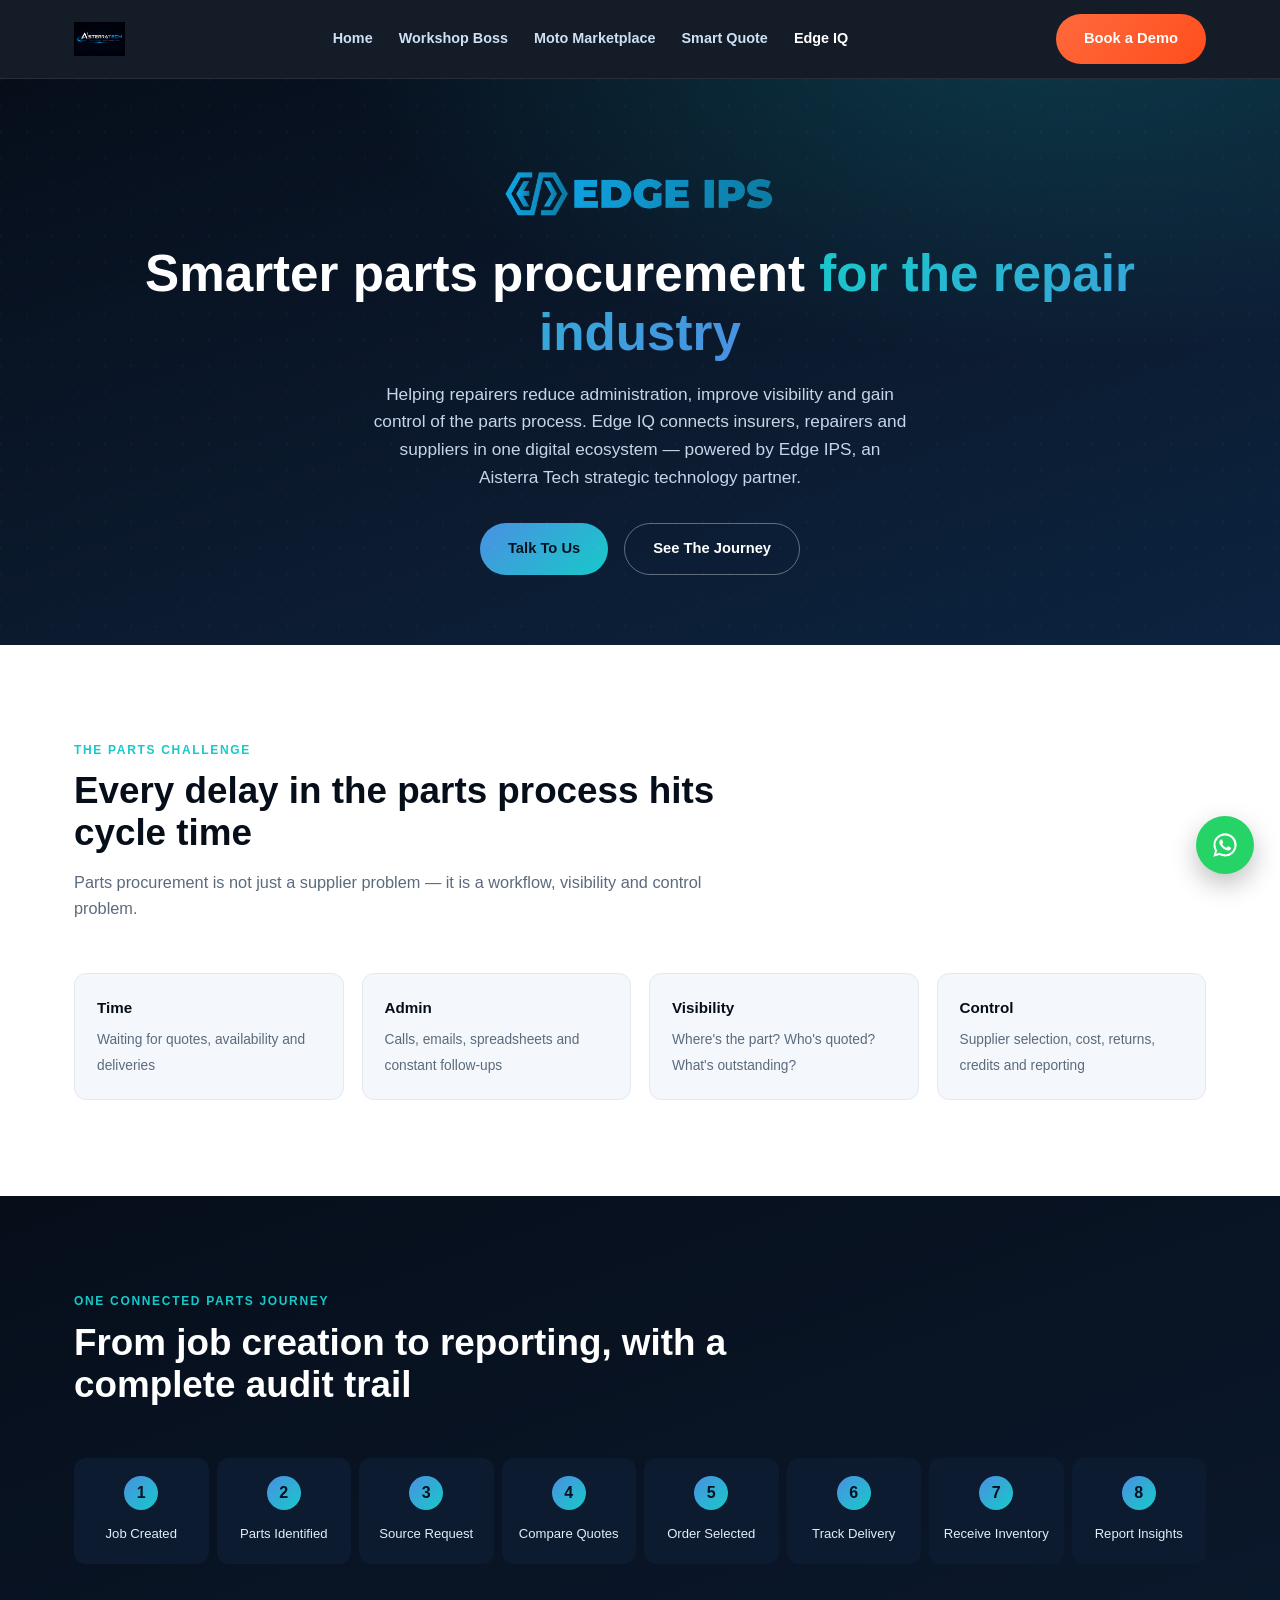
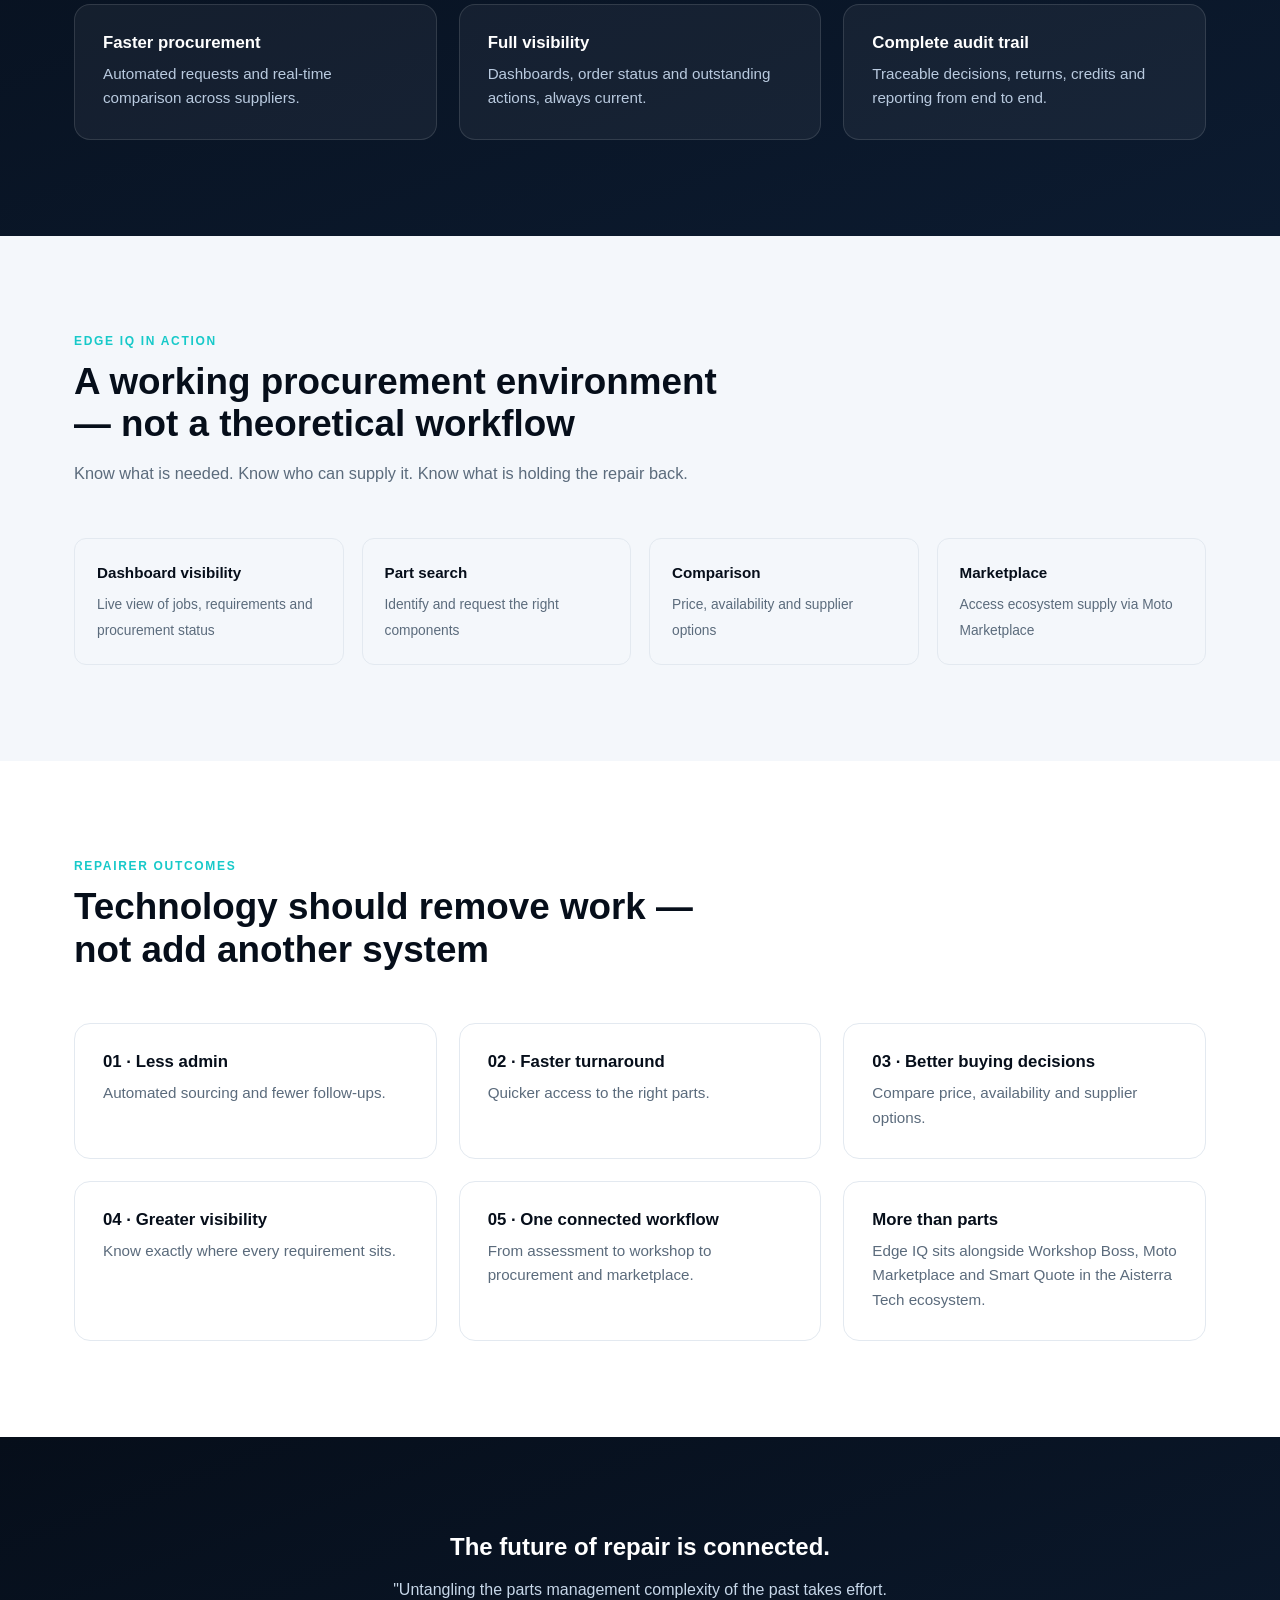
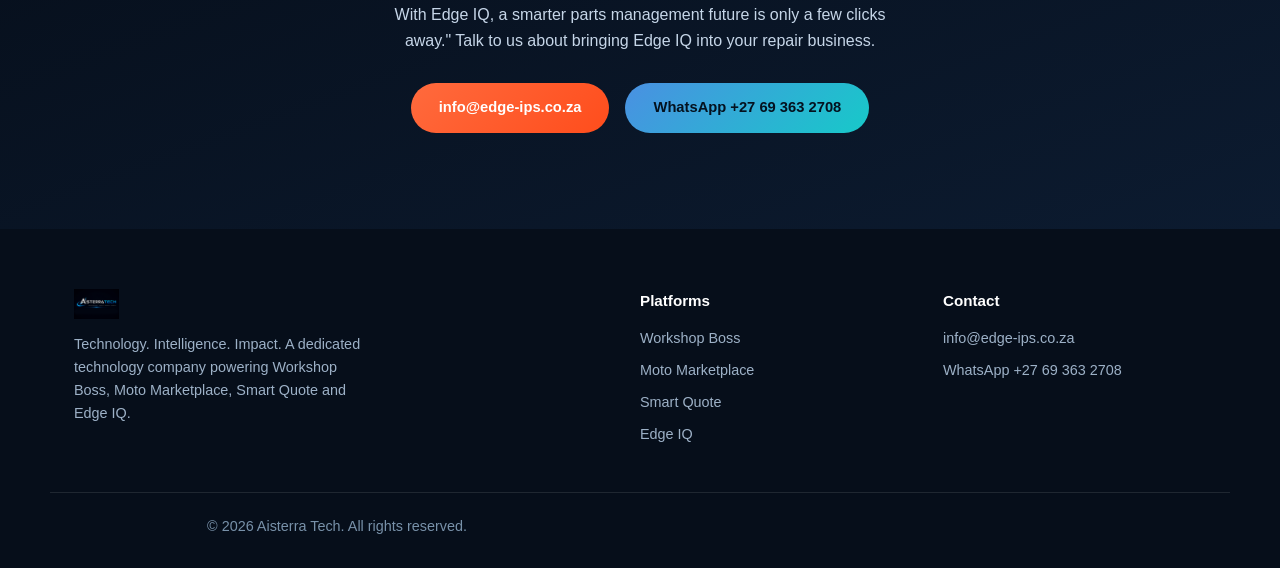
==== edge-iq.html @ 20bda4aa "Aisterra Tech demo site - Workshop Boss, Moto Marketplace, Smart Quote, Edge IQ" ====
<!DOCTYPE html>
<html lang="en">
<head>
<meta charset="UTF-8">
<meta name="viewport" content="width=device-width, initial-scale=1.0">
<title>Edge IQ | Powered by Edge IPS · An Aisterra Tech Partner</title>
<meta name="description" content="Edge IQ connects insurers, repairers and suppliers to streamline parts sourcing, comparison, ordering and reporting — the connected procurement layer for the repair industry.">
<link rel="stylesheet" href="assets/style.css">
</head>
<body>

<header>
  <div class="wrap">
    <a href="index.html"><img class="logo-img" src="assets/aisterra-logo.png" alt="Aisterra Tech"></a>
    <nav>
      <a href="index.html">Home</a>
      <a href="workshop-boss.html">Workshop Boss</a>
      <a href="moto-marketplace.html">Moto Marketplace</a>
      <a href="smart-quote.html">Smart Quote</a>
      <a href="edge-iq.html" class="active">Edge IQ</a>
    </nav>
    <a href="index.html#contact" class="btn btn-orange">Book a Demo</a>
  </div>
</header>

<section class="hero" style="padding:90px 0 70px">
  <div class="wrap">
    <img class="hero-logo" src="assets/edgeiq-logo.png" alt="Edge IQ" style="height:50px">
    <h1>Smarter parts procurement <span>for the repair industry</span></h1>
    <p>Helping repairers reduce administration, improve visibility and gain control of the parts process. Edge IQ connects insurers, repairers and suppliers in one digital ecosystem — powered by Edge IPS, an Aisterra Tech strategic technology partner.</p>
    <div class="hero-actions">
      <a href="index.html#contact" class="btn btn-primary">Talk To Us</a>
      <a href="#journey" class="btn btn-ghost">See The Journey</a>
    </div>
  </div>
</section>

<section>
  <div class="wrap">
    <div class="section-head">
      <span class="eyebrow">The parts challenge</span>
      <h2 style="color:var(--navy)">Every delay in the parts process hits cycle time</h2>
      <p>Parts procurement is not just a supplier problem — it is a workflow, visibility and control problem.</p>
    </div>
    <div class="grid-4">
      <div class="mini-card"><b>Time</b><span>Waiting for quotes, availability and deliveries</span></div>
      <div class="mini-card"><b>Admin</b><span>Calls, emails, spreadsheets and constant follow-ups</span></div>
      <div class="mini-card"><b>Visibility</b><span>Where's the part? Who's quoted? What's outstanding?</span></div>
      <div class="mini-card"><b>Control</b><span>Supplier selection, cost, returns, credits and reporting</span></div>
    </div>
  </div>
</section>

<section id="journey" class="bg-dark">
  <div class="wrap">
    <div class="section-head">
      <span class="eyebrow">One connected parts journey</span>
      <h2>From job creation to reporting, with a complete audit trail</h2>
    </div>
    <div class="journey">
      <div class="node"><b>1</b><span>Job Created</span></div>
      <div class="node"><b>2</b><span>Parts Identified</span></div>
      <div class="node"><b>3</b><span>Source Request</span></div>
      <div class="node"><b>4</b><span>Compare Quotes</span></div>
      <div class="node"><b>5</b><span>Order Selected</span></div>
      <div class="node"><b>6</b><span>Track Delivery</span></div>
      <div class="node"><b>7</b><span>Receive Inventory</span></div>
      <div class="node"><b>8</b><span>Report Insights</span></div>
    </div>
    <div class="grid-3" style="margin-top:40px">
      <div class="card"><h3>Faster procurement</h3><p>Automated requests and real-time comparison across suppliers.</p></div>
      <div class="card"><h3>Full visibility</h3><p>Dashboards, order status and outstanding actions, always current.</p></div>
      <div class="card"><h3>Complete audit trail</h3><p>Traceable decisions, returns, credits and reporting from end to end.</p></div>
    </div>
  </div>
</section>

<section class="bg-alt">
  <div class="wrap">
    <div class="section-head">
      <span class="eyebrow">Edge IQ in action</span>
      <h2 style="color:var(--navy)">A working procurement environment — not a theoretical workflow</h2>
      <p>Know what is needed. Know who can supply it. Know what is holding the repair back.</p>
    </div>
    <div class="grid-4">
      <div class="mini-card"><b>Dashboard visibility</b><span>Live view of jobs, requirements and procurement status</span></div>
      <div class="mini-card"><b>Part search</b><span>Identify and request the right components</span></div>
      <div class="mini-card"><b>Comparison</b><span>Price, availability and supplier options</span></div>
      <div class="mini-card"><b>Marketplace</b><span>Access ecosystem supply via Moto Marketplace</span></div>
    </div>
  </div>
</section>

<section>
  <div class="wrap">
    <div class="section-head">
      <span class="eyebrow">Repairer outcomes</span>
      <h2 style="color:var(--navy)">Technology should remove work — not add another system</h2>
    </div>
    <div class="grid-3">
      <div class="card"><h3>01 · Less admin</h3><p>Automated sourcing and fewer follow-ups.</p></div>
      <div class="card"><h3>02 · Faster turnaround</h3><p>Quicker access to the right parts.</p></div>
      <div class="card"><h3>03 · Better buying decisions</h3><p>Compare price, availability and supplier options.</p></div>
    </div>
    <div class="grid-3" style="margin-top:22px">
      <div class="card"><h3>04 · Greater visibility</h3><p>Know exactly where every requirement sits.</p></div>
      <div class="card"><h3>05 · One connected workflow</h3><p>From assessment to workshop to procurement and marketplace.</p></div>
      <div class="card"><h3>More than parts</h3><p>Edge IQ sits alongside Workshop Boss, Moto Marketplace and Smart Quote in the Aisterra Tech ecosystem.</p></div>
    </div>
  </div>
</section>

<section style="text-align:center" class="bg-dark">
  <div class="wrap">
    <h2 style="margin-bottom:16px">The future of repair is connected.</h2>
    <p style="max-width:56ch;margin:0 auto 30px;color:#c6d6e8">"Untangling the parts management complexity of the past takes effort. With Edge IQ, a smarter parts management future is only a few clicks away." Talk to us about bringing Edge IQ into your repair business.</p>
    <div class="hero-actions">
      <a href="mailto:info@edge-ips.co.za" class="btn btn-orange">info@edge-ips.co.za</a>
      <a href="https://wa.me/27693632708" class="btn btn-primary">WhatsApp +27 69 363 2708</a>
    </div>
  </div>
</section>

<footer>
  <div class="wrap">
    <div>
      <img src="assets/aisterra-logo.png" alt="Aisterra Tech" style="height:30px;margin-bottom:14px">
      <p style="max-width:36ch">Technology. Intelligence. Impact. A dedicated technology company powering Workshop Boss, Moto Marketplace, Smart Quote and Edge IQ.</p>
    </div>
    <div>
      <h4>Platforms</h4>
      <ul>
        <li><a href="workshop-boss.html">Workshop Boss</a></li>
        <li><a href="moto-marketplace.html">Moto Marketplace</a></li>
        <li><a href="smart-quote.html">Smart Quote</a></li>
        <li><a href="edge-iq.html">Edge IQ</a></li>
      </ul>
    </div>
    <div>
      <h4>Contact</h4>
      <ul>
        <li><a href="mailto:info@edge-ips.co.za">info@edge-ips.co.za</a></li>
        <li><a href="https://wa.me/27693632708">WhatsApp +27 69 363 2708</a></li>
      </ul>
    </div>
  </div>
  <div class="foot-bottom wrap">© 2026 Aisterra Tech. All rights reserved.</div>
</footer>

<a class="wa-btn" href="https://wa.me/27693632708" target="_blank" aria-label="Chat on WhatsApp">
  <svg viewBox="0 0 24 24"><path d="M12.04 2C6.58 2 2.13 6.45 2.13 11.91c0 1.75.46 3.46 1.32 4.96L2 22l5.25-1.38a9.9 9.9 0 0 0 4.79 1.22h.01c5.46 0 9.9-4.45 9.9-9.91C21.96 6.45 17.5 2 12.04 2zm0 18.02h-.01a8.1 8.1 0 0 1-4.14-1.13l-.3-.18-3.12.82.83-3.04-.19-.31a8.13 8.13 0 0 1-1.25-4.28c0-4.49 3.65-8.14 8.14-8.14 2.17 0 4.21.85 5.75 2.39a8.08 8.08 0 0 1 2.38 5.75c0 4.49-3.65 8.14-8.14 8.14zm4.47-6.1c-.24-.12-1.44-.71-1.66-.79-.22-.08-.39-.12-.55.12-.16.24-.63.79-.78.95-.14.16-.29.18-.53.06-.24-.12-1.02-.38-1.95-1.2-.72-.64-1.21-1.44-1.35-1.68-.14-.24-.01-.37.11-.49.11-.11.24-.29.36-.43.12-.14.16-.24.24-.41.08-.16.04-.31-.02-.43-.06-.12-.55-1.33-.76-1.82-.2-.48-.4-.42-.55-.42-.14 0-.31-.02-.47-.02-.16 0-.43.06-.66.31-.22.24-.86.85-.86 2.07 0 1.22.89 2.4 1.01 2.57.12.16 1.75 2.67 4.25 3.74.59.26 1.06.41 1.42.52.6.19 1.14.16 1.57.1.48-.07 1.44-.59 1.64-1.15.2-.57.2-1.05.14-1.15-.06-.1-.22-.16-.46-.28z"/></svg>
</a>

</body>
</html>
---- assets/style.css ----
:root{
  --navy:#060e1a; --navy-2:#0c1b30;
  --blue:#1f6fd6; --blue-light:#4a90e2; --cyan:#17c9c9;
  --orange:#ff4d1c; --ink:#0b1220; --muted:#5b6b7c;
  --bg:#ffffff; --bg-alt:#f4f7fb; --border:#e3e9f0; --radius:16px;
}
*{box-sizing:border-box;margin:0;padding:0}
body{font-family:'Segoe UI',Roboto,Arial,sans-serif;color:var(--ink);background:var(--bg);line-height:1.6;-webkit-font-smoothing:antialiased}
a{color:inherit;text-decoration:none}
img{max-width:100%;display:block}
.wrap{max-width:1180px;margin:0 auto;padding:0 24px}
h1,h2,h3{line-height:1.15;font-weight:800}
.eyebrow{text-transform:uppercase;letter-spacing:.14em;font-size:.75rem;font-weight:700;color:var(--cyan);margin-bottom:10px;display:block}
section{padding:96px 0}
.bg-alt{background:var(--bg-alt)}
.bg-dark{background:linear-gradient(160deg,var(--navy),var(--navy-2));color:#fff}
.section-head{max-width:680px;margin:0 0 52px}
.section-head h2{font-size:clamp(1.6rem,3vw,2.3rem)}
.section-head p{color:var(--muted);margin-top:14px;font-size:1.02rem}
.bg-dark .section-head p{color:#b9cadf}

.btn{display:inline-flex;align-items:center;justify-content:center;padding:13px 28px;border-radius:999px;font-weight:700;font-size:.92rem;transition:transform .15s ease;cursor:pointer;border:none}
.btn:hover{transform:translateY(-2px)}
.btn-primary{background:linear-gradient(135deg,var(--blue-light),var(--cyan));color:#04121f}
.btn-orange{background:linear-gradient(135deg,#ff6a3d,var(--orange));color:#fff}
.btn-ghost{background:transparent;color:#fff;border:1.5px solid rgba(255,255,255,.35)}

header{position:sticky;top:0;z-index:80;background:rgba(6,14,26,.94);backdrop-filter:blur(10px);border-bottom:1px solid rgba(255,255,255,.08)}
header .wrap{display:flex;align-items:center;justify-content:space-between;height:78px}
header img.logo-img{height:34px;width:auto}
nav{display:flex;gap:26px}
nav a{color:#cfe0f5;font-weight:600;font-size:.9rem}
nav a:hover,nav a.active{color:#fff}

.hero{background:radial-gradient(1200px 560px at 82% -10%,rgba(23,201,201,.20),transparent 60%),linear-gradient(160deg,var(--navy) 0%,var(--navy-2) 60%,#0b2440 100%);color:#fff;padding:110px 0 90px;position:relative;overflow:hidden}
.hero::after{content:"";position:absolute;inset:0;background-image:radial-gradient(circle at 1px 1px,rgba(255,255,255,.06) 1px,transparent 0);background-size:26px 26px;opacity:.5;pointer-events:none}
.hero .wrap{position:relative;text-align:center}
.hero img.hero-logo{height:64px;margin:0 auto 26px}
.hero h1{font-size:clamp(2.1rem,4.2vw,3.2rem);margin-bottom:18px}
.hero h1 span{background:linear-gradient(135deg,var(--cyan),var(--blue-light));-webkit-background-clip:text;background-clip:text;color:transparent}
.hero p{color:#c6d6e8;font-size:1.08rem;max-width:56ch;margin:0 auto 32px}
.hero-actions{display:flex;gap:16px;justify-content:center;flex-wrap:wrap;margin-bottom:0}
.brand-row{display:flex;justify-content:center;align-items:center;gap:40px;flex-wrap:wrap;opacity:.92;margin-top:48px}
.brand-row img{height:34px;width:auto;filter:drop-shadow(0 2px 6px rgba(0,0,0,.4))}

.grid-3{display:grid;grid-template-columns:repeat(3,1fr);gap:22px}
.card{background:#fff;border:1px solid var(--border);border-radius:var(--radius);padding:28px;transition:transform .2s ease,box-shadow .2s ease}
.card:hover{transform:translateY(-4px);box-shadow:0 16px 34px rgba(15,40,70,.08)}
.card h3{font-size:1.05rem;margin-bottom:10px;color:var(--navy)}
.card p{color:var(--muted);font-size:.95rem}
.card a.learn{display:inline-block;margin-top:14px;color:var(--blue);font-weight:700;font-size:.86rem}
.bg-dark .card{background:rgba(255,255,255,.05);border:1px solid rgba(255,255,255,.12)}
.bg-dark .card h3{color:#fff}
.bg-dark .card p{color:#b9cadf}

.brand-section{padding:100px 0}
.brand-head{display:flex;align-items:center;gap:20px;margin-bottom:20px;flex-wrap:wrap}
.brand-head img{height:52px;width:auto}
.brand-head .tag{font-size:.78rem;font-weight:700;letter-spacing:.08em;text-transform:uppercase;color:var(--muted);background:var(--bg-alt);border:1px solid var(--border);border-radius:999px;padding:6px 14px}
.split{display:grid;grid-template-columns:1.05fr .95fr;gap:56px;align-items:center}
.checklist{list-style:none;margin-top:22px}
.checklist li{display:flex;gap:14px;padding:11px 0;font-weight:600;color:var(--navy-2)}
.checklist li::before{content:"";flex:0 0 20px;height:20px;border-radius:50%;background:linear-gradient(135deg,var(--blue-light),var(--cyan));margin-top:3px}
.panel{background:linear-gradient(160deg,var(--navy),var(--navy-2));border-radius:20px;padding:36px;color:#fff}
.panel .stat{display:flex;justify-content:space-between;align-items:baseline;padding:14px 0;border-bottom:1px solid rgba(255,255,255,.12)}
.panel .stat:last-child{border-bottom:none}
.panel .stat b{color:var(--cyan);font-size:1.2rem;text-align:right}
.panel .stat span{color:#c6d6e8;font-size:.86rem}

.grid-4{display:grid;grid-template-columns:repeat(4,1fr);gap:18px;margin-top:36px}
.mini-card{background:var(--bg-alt);border:1px solid var(--border);border-radius:12px;padding:22px}
.mini-card b{display:block;color:var(--navy);font-size:.95rem;margin-bottom:6px}
.mini-card span{color:var(--muted);font-size:.86rem}

.journey{display:flex;gap:8px;flex-wrap:wrap;margin-top:36px}
.journey .node{flex:1;min-width:100px;text-align:center;background:var(--navy-2);border-radius:12px;padding:18px 10px}
.journey .node b{display:block;width:34px;height:34px;line-height:34px;border-radius:50%;background:linear-gradient(135deg,var(--blue-light),var(--cyan));color:#04121f;margin:0 auto 10px;font-weight:800}
.journey .node span{font-size:.82rem;color:#e4edf7}

.gallery{display:grid;grid-template-columns:repeat(2,1fr);gap:20px;margin-top:36px}
.gallery img{border-radius:12px;border:1px solid var(--border)}

footer{background:var(--navy);color:#9db1c7;padding:60px 0 30px;font-size:.9rem}
footer .wrap{display:grid;grid-template-columns:2fr 1fr 1fr;gap:40px}
footer h4{color:#fff;margin-bottom:14px;font-size:.95rem}
footer ul{list-style:none}
footer li{margin-bottom:9px}
footer li a:hover{color:#fff}
.foot-bottom{border-top:1px solid rgba(255,255,255,.1);margin-top:36px;padding-top:22px;text-align:center;color:#7891a9}

.wa-btn{position:fixed;bottom:26px;right:26px;z-index:90;width:58px;height:58px;border-radius:50%;background:#25D366;display:flex;align-items:center;justify-content:center;box-shadow:0 10px 26px rgba(0,0,0,.25)}
.wa-btn svg{width:28px;height:28px;fill:#fff}

@media(max-width:920px){
  nav{display:none}
  .split{grid-template-columns:1fr}
  .grid-3{grid-template-columns:1fr}
  .grid-4{grid-template-columns:repeat(2,1fr)}
  .gallery{grid-template-columns:1fr}
  footer .wrap{grid-template-columns:1fr}
  .journey{flex-direction:column}
}
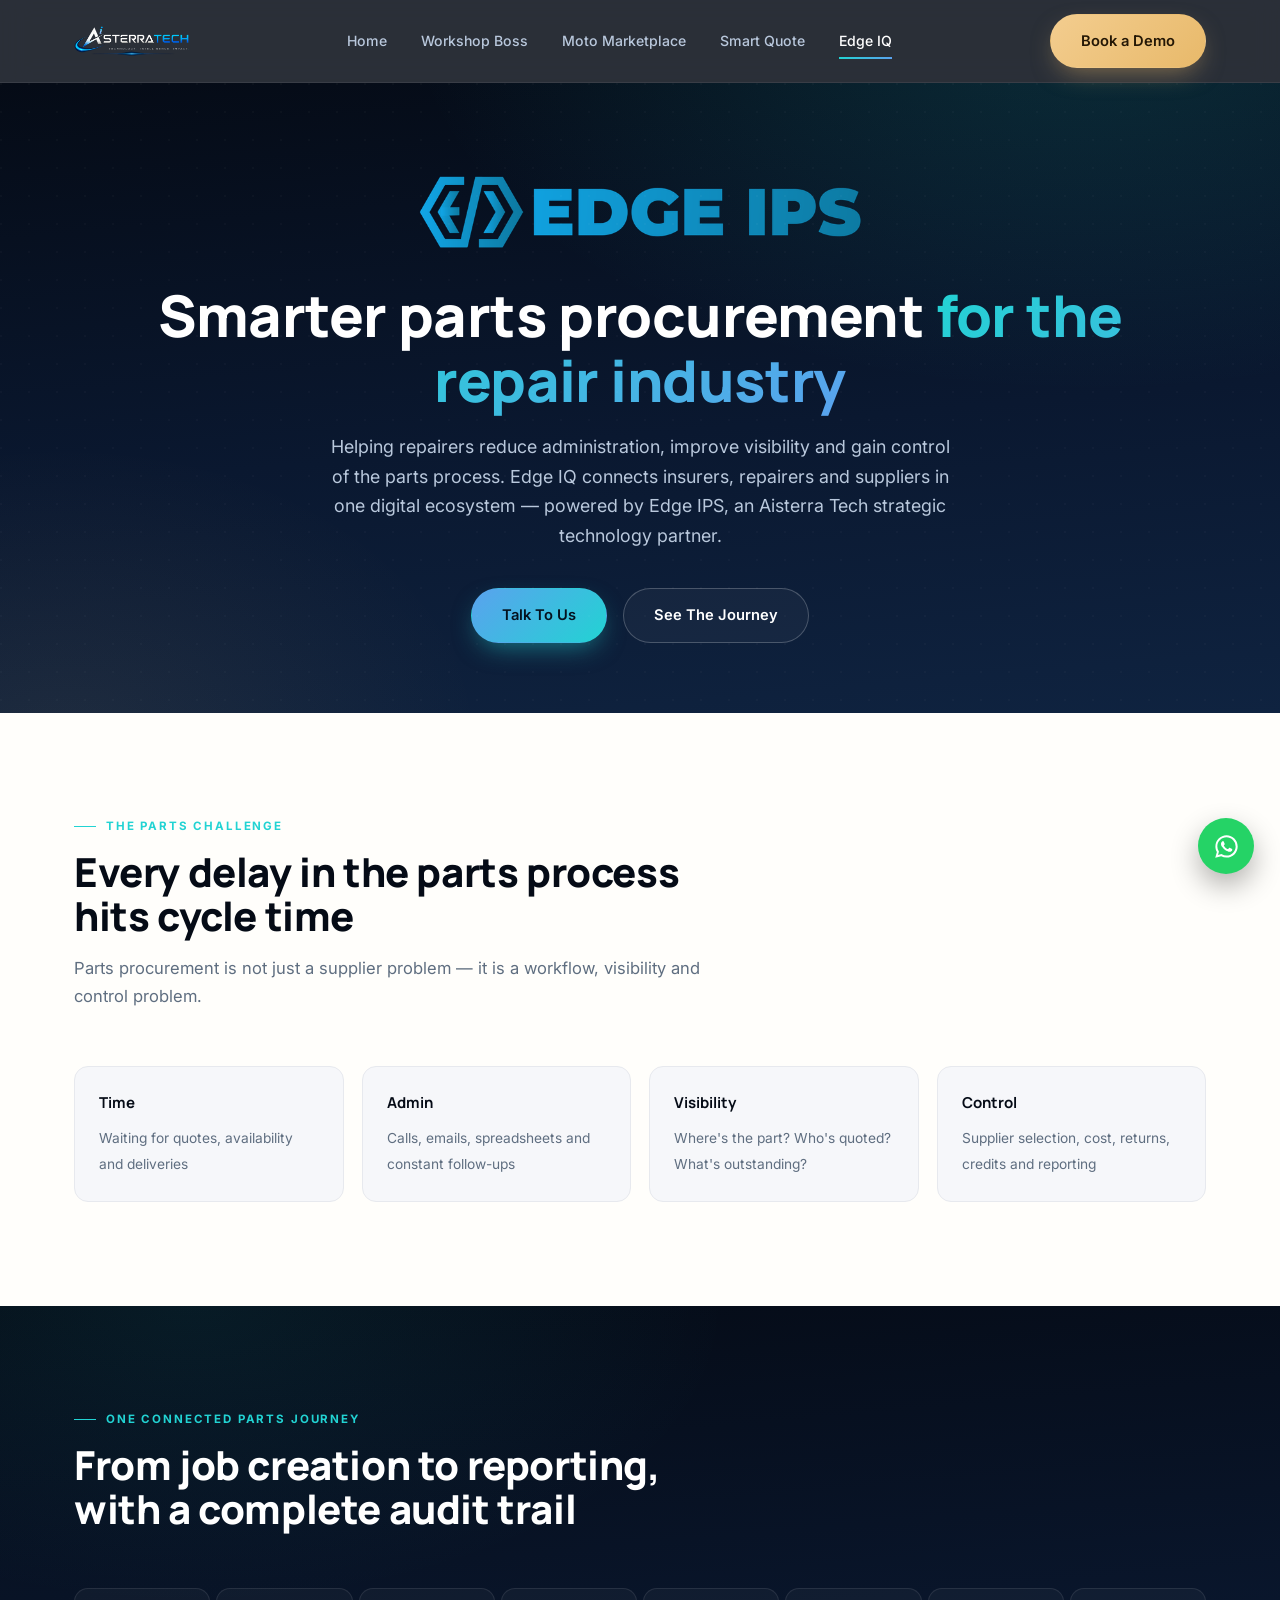
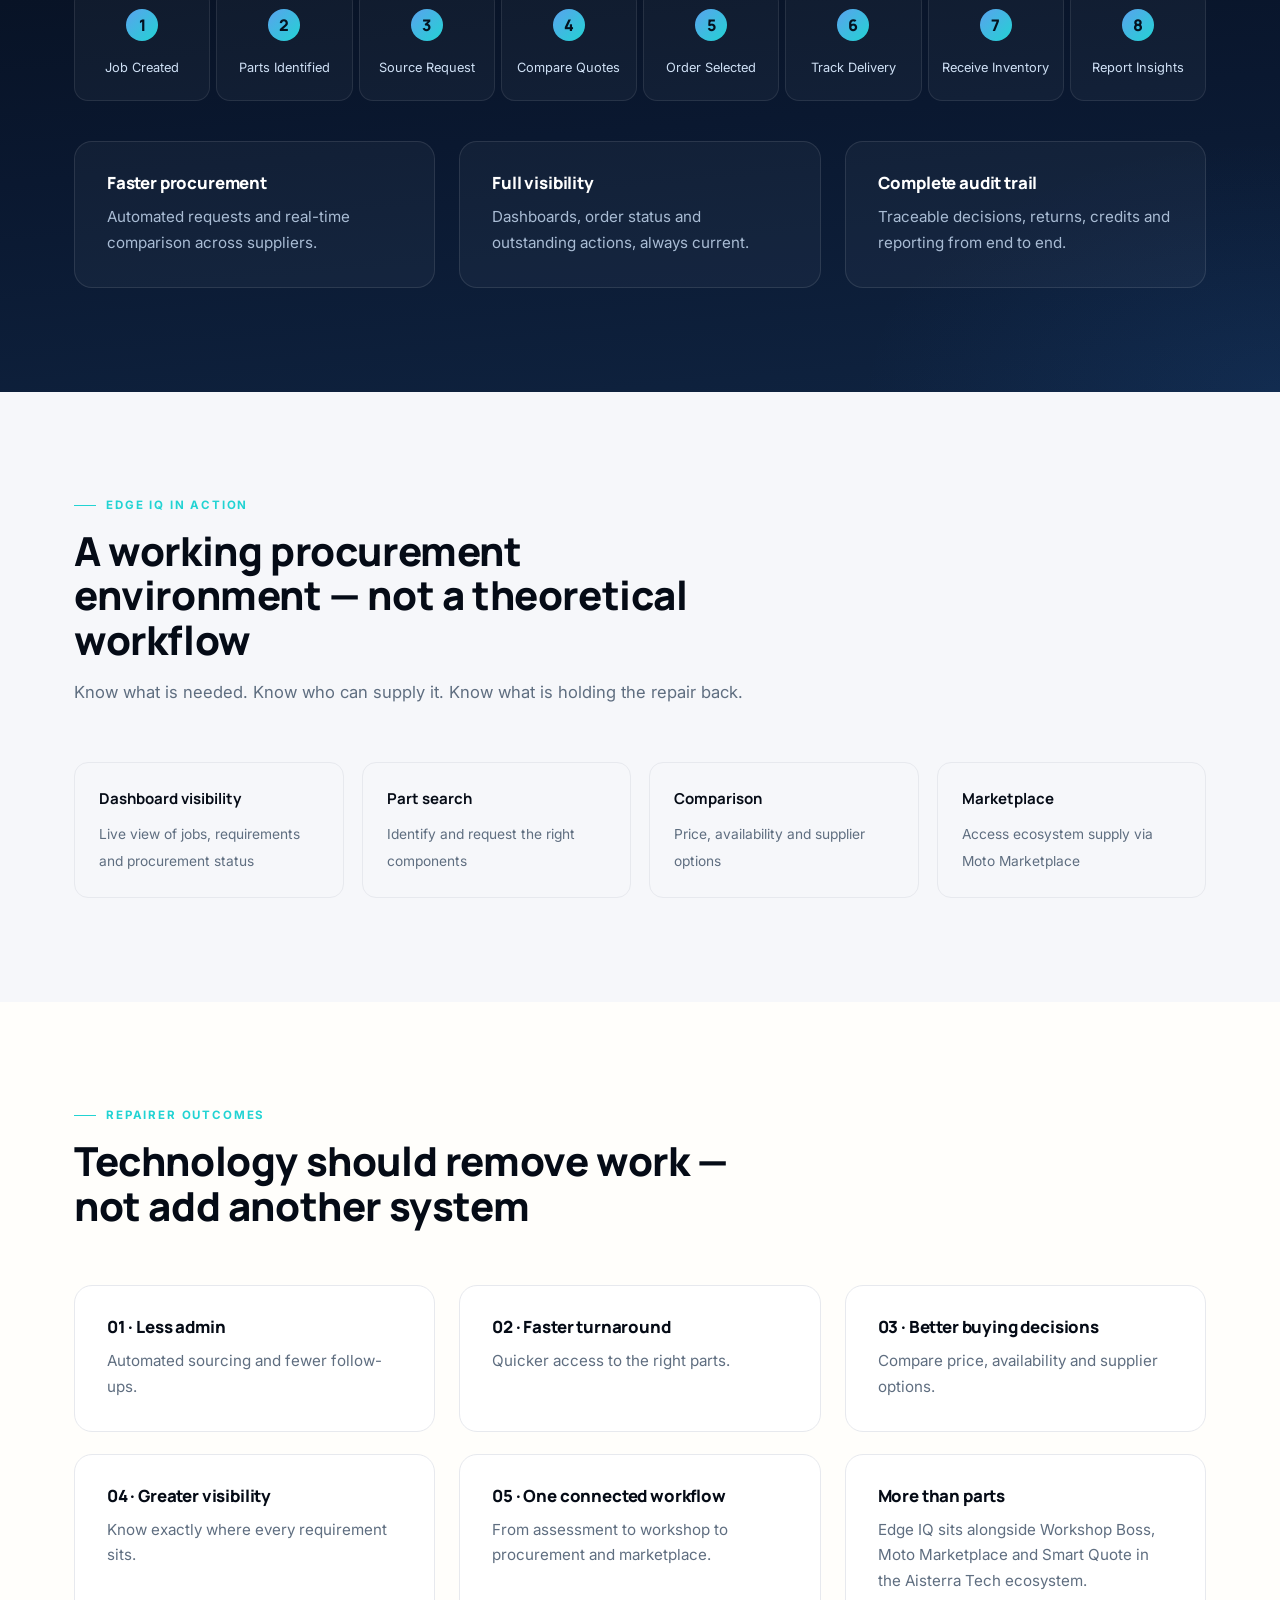
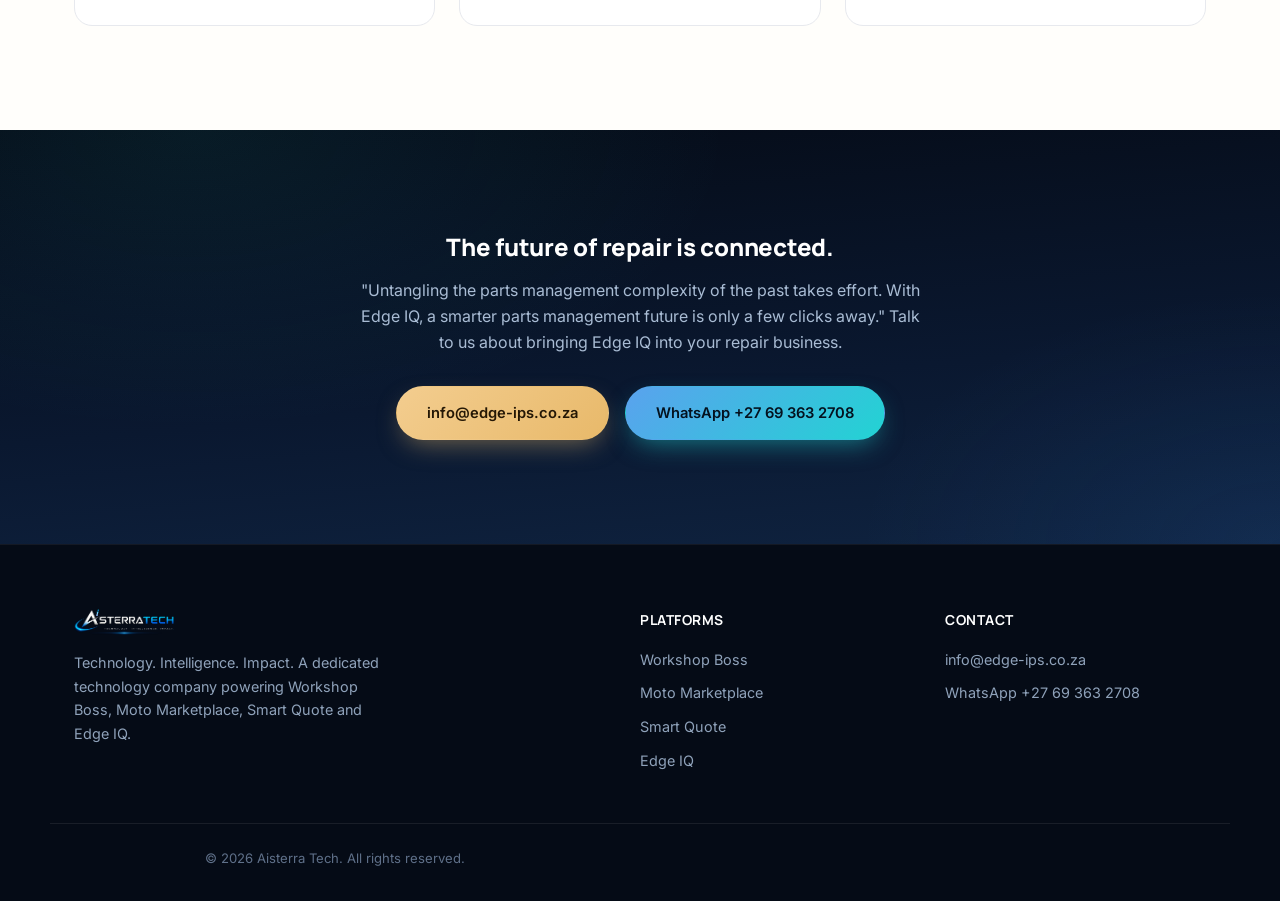
==== commit 298b1a4f: "Elegant redesign: cleaned/cropped transparent logos, premium typography and refined layout" ====
--- a/edge-iq.html
+++ b/edge-iq.html
@@ -11,7 +11,7 @@
 
 <header>
   <div class="wrap">
-    <a href="index.html"><img class="logo-img" src="assets/aisterra-logo.png" alt="Aisterra Tech"></a>
+    <a href="index.html" class="brand"><img src="assets/aisterra-logo.png" alt="Aisterra Tech"></a>
     <nav>
       <a href="index.html">Home</a>
       <a href="workshop-boss.html">Workshop Boss</a>
@@ -19,13 +19,13 @@
       <a href="smart-quote.html">Smart Quote</a>
       <a href="edge-iq.html" class="active">Edge IQ</a>
     </nav>
-    <a href="index.html#contact" class="btn btn-orange">Book a Demo</a>
+    <a href="index.html#contact" class="btn btn-gold">Book a Demo</a>
   </div>
 </header>
 
 <section class="hero" style="padding:90px 0 70px">
   <div class="wrap">
-    <img class="hero-logo" src="assets/edgeiq-logo.png" alt="Edge IQ" style="height:50px">
+    <img class="brand-emblem" src="assets/edgeiq-logo.png" alt="Edge IQ">
     <h1>Smarter parts procurement <span>for the repair industry</span></h1>
     <p>Helping repairers reduce administration, improve visibility and gain control of the parts process. Edge IQ connects insurers, repairers and suppliers in one digital ecosystem — powered by Edge IPS, an Aisterra Tech strategic technology partner.</p>
     <div class="hero-actions">
@@ -113,9 +113,9 @@
 <section style="text-align:center" class="bg-dark">
   <div class="wrap">
     <h2 style="margin-bottom:16px">The future of repair is connected.</h2>
-    <p style="max-width:56ch;margin:0 auto 30px;color:#c6d6e8">"Untangling the parts management complexity of the past takes effort. With Edge IQ, a smarter parts management future is only a few clicks away." Talk to us about bringing Edge IQ into your repair business.</p>
+    <p style="max-width:56ch;margin:0 auto 30px;color:#a9bcd4">"Untangling the parts management complexity of the past takes effort. With Edge IQ, a smarter parts management future is only a few clicks away." Talk to us about bringing Edge IQ into your repair business.</p>
     <div class="hero-actions">
-      <a href="mailto:info@edge-ips.co.za" class="btn btn-orange">info@edge-ips.co.za</a>
+      <a href="mailto:info@edge-ips.co.za" class="btn btn-gold">info@edge-ips.co.za</a>
       <a href="https://wa.me/27693632708" class="btn btn-primary">WhatsApp +27 69 363 2708</a>
     </div>
   </div>
@@ -123,8 +123,8 @@
 
 <footer>
   <div class="wrap">
-    <div>
-      <img src="assets/aisterra-logo.png" alt="Aisterra Tech" style="height:30px;margin-bottom:14px">
+    <div class="brand">
+      <img src="assets/aisterra-logo.png" alt="Aisterra Tech">
       <p style="max-width:36ch">Technology. Intelligence. Impact. A dedicated technology company powering Workshop Boss, Moto Marketplace, Smart Quote and Edge IQ.</p>
     </div>
     <div>
--- a/assets/style.css
+++ b/assets/style.css
@@ -1,102 +1,125 @@
+@import url('https://fonts.googleapis.com/css2?family=Manrope:wght@500;700;800&family=Inter:wght@400;500;600&display=swap');
+
 :root{
-  --navy:#060e1a; --navy-2:#0c1b30;
-  --blue:#1f6fd6; --blue-light:#4a90e2; --cyan:#17c9c9;
-  --orange:#ff4d1c; --ink:#0b1220; --muted:#5b6b7c;
-  --bg:#ffffff; --bg-alt:#f4f7fb; --border:#e3e9f0; --radius:16px;
+  --navy:#050b16; --navy-2:#0a1830; --navy-3:#0f2340;
+  --blue:#2f7de0; --blue-light:#5aa2ee; --cyan:#22d3d3;
+  --gold:#e8b96a; --ink:#0c1220; --muted:#5f6e80;
+  --bg:#fffefb; --bg-alt:#f6f7fa; --border:#e7e9ee; --radius:18px;
+  --serif-weight:800;
 }
 *{box-sizing:border-box;margin:0;padding:0}
-body{font-family:'Segoe UI',Roboto,Arial,sans-serif;color:var(--ink);background:var(--bg);line-height:1.6;-webkit-font-smoothing:antialiased}
+html{scroll-behavior:smooth}
+body{font-family:'Inter',-apple-system,'Segoe UI',Roboto,Arial,sans-serif;color:var(--ink);background:var(--bg);line-height:1.65;-webkit-font-smoothing:antialiased}
 a{color:inherit;text-decoration:none}
 img{max-width:100%;display:block}
 .wrap{max-width:1180px;margin:0 auto;padding:0 24px}
-h1,h2,h3{line-height:1.15;font-weight:800}
-.eyebrow{text-transform:uppercase;letter-spacing:.14em;font-size:.75rem;font-weight:700;color:var(--cyan);margin-bottom:10px;display:block}
-section{padding:96px 0}
+h1,h2,h3{font-family:'Manrope',sans-serif;line-height:1.12;font-weight:800;letter-spacing:-.01em}
+.eyebrow{text-transform:uppercase;letter-spacing:.16em;font-size:.72rem;font-weight:700;color:var(--cyan);margin-bottom:14px;display:flex;align-items:center;gap:10px}
+.eyebrow::before{content:"";width:22px;height:1px;background:var(--cyan)}
+section{padding:104px 0}
 .bg-alt{background:var(--bg-alt)}
-.bg-dark{background:linear-gradient(160deg,var(--navy),var(--navy-2));color:#fff}
-.section-head{max-width:680px;margin:0 0 52px}
-.section-head h2{font-size:clamp(1.6rem,3vw,2.3rem)}
-.section-head p{color:var(--muted);margin-top:14px;font-size:1.02rem}
-.bg-dark .section-head p{color:#b9cadf}
+.bg-dark{background:
+    radial-gradient(900px 500px at 15% 0%, rgba(34,211,211,.08), transparent 60%),
+    radial-gradient(700px 420px at 100% 100%, rgba(47,125,224,.10), transparent 60%),
+    linear-gradient(175deg,var(--navy),var(--navy-2) 60%,var(--navy-3));
+  color:#fff}
+.section-head{max-width:680px;margin:0 0 56px}
+.section-head h2{font-size:clamp(1.7rem,3.2vw,2.5rem)}
+.section-head p{color:var(--muted);margin-top:16px;font-size:1.04rem;font-weight:400}
+.bg-dark .section-head p{color:#a9bcd4}
 
-.btn{display:inline-flex;align-items:center;justify-content:center;padding:13px 28px;border-radius:999px;font-weight:700;font-size:.92rem;transition:transform .15s ease;cursor:pointer;border:none}
+.btn{display:inline-flex;align-items:center;justify-content:center;gap:8px;padding:14px 30px;border-radius:999px;font-weight:600;font-size:.92rem;transition:transform .2s cubic-bezier(.2,.8,.2,1),box-shadow .2s ease,background .2s ease;cursor:pointer;border:1px solid transparent;font-family:'Inter',sans-serif}
 .btn:hover{transform:translateY(-2px)}
-.btn-primary{background:linear-gradient(135deg,var(--blue-light),var(--cyan));color:#04121f}
-.btn-orange{background:linear-gradient(135deg,#ff6a3d,var(--orange));color:#fff}
-.btn-ghost{background:transparent;color:#fff;border:1.5px solid rgba(255,255,255,.35)}
+.btn-primary{background:linear-gradient(135deg,var(--blue-light),var(--cyan));color:#04121f;box-shadow:0 10px 26px -8px rgba(34,211,211,.55)}
+.btn-gold{background:linear-gradient(135deg,#f3cd8f,var(--gold));color:#241705;box-shadow:0 10px 26px -8px rgba(232,185,106,.5)}
+.btn-ghost{background:rgba(255,255,255,.04);color:#fff;border-color:rgba(255,255,255,.22)}
+.btn-ghost:hover{background:rgba(255,255,255,.09)}
+.btn-outline-dark{background:transparent;color:var(--navy);border-color:var(--border)}
+.btn-outline-dark:hover{border-color:var(--navy)}
 
-header{position:sticky;top:0;z-index:80;background:rgba(6,14,26,.94);backdrop-filter:blur(10px);border-bottom:1px solid rgba(255,255,255,.08)}
-header .wrap{display:flex;align-items:center;justify-content:space-between;height:78px}
-header img.logo-img{height:34px;width:auto}
-nav{display:flex;gap:26px}
-nav a{color:#cfe0f5;font-weight:600;font-size:.9rem}
+header{position:sticky;top:0;z-index:80;background:rgba(5,11,22,.85);backdrop-filter:blur(14px) saturate(160%);border-bottom:1px solid rgba(255,255,255,.07)}
+header .wrap{display:flex;align-items:center;justify-content:space-between;height:82px;gap:24px}
+header .brand{display:flex;align-items:center;height:100%}
+header .brand img{max-height:30px;width:auto;object-fit:contain}
+nav{display:flex;gap:34px}
+nav a{color:#b9c8dc;font-weight:500;font-size:.88rem;position:relative;padding:6px 0}
+nav a::after{content:"";position:absolute;left:0;right:0;bottom:0;height:2px;background:linear-gradient(90deg,var(--cyan),var(--blue-light));transform:scaleX(0);transform-origin:left;transition:transform .25s ease}
 nav a:hover,nav a.active{color:#fff}
+nav a:hover::after,nav a.active::after{transform:scaleX(1)}
 
-.hero{background:radial-gradient(1200px 560px at 82% -10%,rgba(23,201,201,.20),transparent 60%),linear-gradient(160deg,var(--navy) 0%,var(--navy-2) 60%,#0b2440 100%);color:#fff;padding:110px 0 90px;position:relative;overflow:hidden}
-.hero::after{content:"";position:absolute;inset:0;background-image:radial-gradient(circle at 1px 1px,rgba(255,255,255,.06) 1px,transparent 0);background-size:26px 26px;opacity:.5;pointer-events:none}
+.hero{background:
+    radial-gradient(1100px 620px at 85% -12%, rgba(34,211,211,.16), transparent 62%),
+    radial-gradient(700px 500px at 5% 105%, rgba(232,185,106,.08), transparent 60%),
+    linear-gradient(175deg,var(--navy) 0%,var(--navy-2) 55%,var(--navy-3) 100%);
+  color:#fff;padding:120px 0 96px;position:relative;overflow:hidden}
+.hero::after{content:"";position:absolute;inset:0;background-image:radial-gradient(circle at 1px 1px,rgba(255,255,255,.05) 1px,transparent 0);background-size:28px 28px;opacity:.45;pointer-events:none}
 .hero .wrap{position:relative;text-align:center}
-.hero img.hero-logo{height:64px;margin:0 auto 26px}
-.hero h1{font-size:clamp(2.1rem,4.2vw,3.2rem);margin-bottom:18px}
+.hero .brand-emblem{height:78px;margin:0 auto 32px;object-fit:contain}
+.hero h1{font-size:clamp(2.3rem,4.6vw,3.6rem);margin-bottom:20px}
 .hero h1 span{background:linear-gradient(135deg,var(--cyan),var(--blue-light));-webkit-background-clip:text;background-clip:text;color:transparent}
-.hero p{color:#c6d6e8;font-size:1.08rem;max-width:56ch;margin:0 auto 32px}
+.hero p{color:#b9c8dc;font-size:1.12rem;max-width:58ch;margin:0 auto 38px;font-weight:400}
 .hero-actions{display:flex;gap:16px;justify-content:center;flex-wrap:wrap;margin-bottom:0}
-.brand-row{display:flex;justify-content:center;align-items:center;gap:40px;flex-wrap:wrap;opacity:.92;margin-top:48px}
-.brand-row img{height:34px;width:auto;filter:drop-shadow(0 2px 6px rgba(0,0,0,.4))}
+.brand-row{display:flex;justify-content:center;align-items:center;gap:52px;flex-wrap:wrap;margin-top:56px;padding-top:44px;border-top:1px solid rgba(255,255,255,.09)}
+.brand-row a{opacity:.78;transition:opacity .2s ease,transform .2s ease}
+.brand-row a:hover{opacity:1;transform:translateY(-2px)}
+.brand-row img{height:26px;width:auto;object-fit:contain}
 
-.grid-3{display:grid;grid-template-columns:repeat(3,1fr);gap:22px}
-.card{background:#fff;border:1px solid var(--border);border-radius:var(--radius);padding:28px;transition:transform .2s ease,box-shadow .2s ease}
-.card:hover{transform:translateY(-4px);box-shadow:0 16px 34px rgba(15,40,70,.08)}
-.card h3{font-size:1.05rem;margin-bottom:10px;color:var(--navy)}
+.grid-3{display:grid;grid-template-columns:repeat(3,1fr);gap:24px}
+.card{background:#fff;border:1px solid var(--border);border-radius:var(--radius);padding:32px;transition:transform .25s cubic-bezier(.2,.8,.2,1),box-shadow .25s ease,border-color .25s ease}
+.card:hover{transform:translateY(-5px);box-shadow:0 22px 44px -18px rgba(10,25,50,.18);border-color:transparent}
+.card h3{font-size:1.05rem;margin-bottom:12px;color:var(--navy);font-family:'Manrope',sans-serif}
 .card p{color:var(--muted);font-size:.95rem}
-.card a.learn{display:inline-block;margin-top:14px;color:var(--blue);font-weight:700;font-size:.86rem}
-.bg-dark .card{background:rgba(255,255,255,.05);border:1px solid rgba(255,255,255,.12)}
+.card a.learn{display:inline-flex;align-items:center;gap:6px;margin-top:16px;color:var(--blue);font-weight:600;font-size:.86rem;transition:gap .2s ease}
+.card a.learn:hover{gap:10px}
+.bg-dark .card{background:rgba(255,255,255,.035);border:1px solid rgba(255,255,255,.1)}
 .bg-dark .card h3{color:#fff}
-.bg-dark .card p{color:#b9cadf}
+.bg-dark .card p{color:#a9bcd4}
 
-.brand-section{padding:100px 0}
-.brand-head{display:flex;align-items:center;gap:20px;margin-bottom:20px;flex-wrap:wrap}
-.brand-head img{height:52px;width:auto}
-.brand-head .tag{font-size:.78rem;font-weight:700;letter-spacing:.08em;text-transform:uppercase;color:var(--muted);background:var(--bg-alt);border:1px solid var(--border);border-radius:999px;padding:6px 14px}
-.split{display:grid;grid-template-columns:1.05fr .95fr;gap:56px;align-items:center}
-.checklist{list-style:none;margin-top:22px}
-.checklist li{display:flex;gap:14px;padding:11px 0;font-weight:600;color:var(--navy-2)}
-.checklist li::before{content:"";flex:0 0 20px;height:20px;border-radius:50%;background:linear-gradient(135deg,var(--blue-light),var(--cyan));margin-top:3px}
-.panel{background:linear-gradient(160deg,var(--navy),var(--navy-2));border-radius:20px;padding:36px;color:#fff}
-.panel .stat{display:flex;justify-content:space-between;align-items:baseline;padding:14px 0;border-bottom:1px solid rgba(255,255,255,.12)}
+.brand-section{padding:108px 0}
+.brand-head{display:flex;align-items:center;gap:22px;margin-bottom:24px;flex-wrap:wrap}
+.brand-head img{max-height:44px;width:auto;object-fit:contain}
+.brand-head .tag{font-size:.72rem;font-weight:700;letter-spacing:.1em;text-transform:uppercase;color:var(--muted);background:var(--bg-alt);border:1px solid var(--border);border-radius:999px;padding:7px 16px}
+.split{display:grid;grid-template-columns:1.05fr .95fr;gap:64px;align-items:center}
+.checklist{list-style:none;margin-top:24px}
+.checklist li{display:flex;gap:16px;padding:12px 0;font-weight:500;color:var(--navy-2);border-bottom:1px solid var(--border)}
+.checklist li:last-child{border-bottom:none}
+.checklist li::before{content:"";flex:0 0 8px;height:8px;border-radius:50%;background:linear-gradient(135deg,var(--blue-light),var(--cyan));margin-top:8px}
+.panel{background:linear-gradient(165deg,var(--navy),var(--navy-2));border-radius:22px;padding:40px;color:#fff;border:1px solid rgba(255,255,255,.08)}
+.panel .stat{display:flex;justify-content:space-between;align-items:baseline;padding:16px 0;border-bottom:1px solid rgba(255,255,255,.1)}
 .panel .stat:last-child{border-bottom:none}
-.panel .stat b{color:var(--cyan);font-size:1.2rem;text-align:right}
-.panel .stat span{color:#c6d6e8;font-size:.86rem}
+.panel .stat b{color:var(--cyan);font-size:1.15rem;text-align:right;font-family:'Manrope',sans-serif}
+.panel .stat span{color:#a9bcd4;font-size:.85rem}
 
-.grid-4{display:grid;grid-template-columns:repeat(4,1fr);gap:18px;margin-top:36px}
-.mini-card{background:var(--bg-alt);border:1px solid var(--border);border-radius:12px;padding:22px}
-.mini-card b{display:block;color:var(--navy);font-size:.95rem;margin-bottom:6px}
+.grid-4{display:grid;grid-template-columns:repeat(4,1fr);gap:18px;margin-top:40px}
+.mini-card{background:var(--bg-alt);border:1px solid var(--border);border-radius:14px;padding:24px;transition:transform .2s ease}
+.mini-card:hover{transform:translateY(-3px)}
+.mini-card b{display:block;color:var(--navy);font-size:.94rem;margin-bottom:8px;font-family:'Manrope',sans-serif}
 .mini-card span{color:var(--muted);font-size:.86rem}
 
-.journey{display:flex;gap:8px;flex-wrap:wrap;margin-top:36px}
-.journey .node{flex:1;min-width:100px;text-align:center;background:var(--navy-2);border-radius:12px;padding:18px 10px}
-.journey .node b{display:block;width:34px;height:34px;line-height:34px;border-radius:50%;background:linear-gradient(135deg,var(--blue-light),var(--cyan));color:#04121f;margin:0 auto 10px;font-weight:800}
-.journey .node span{font-size:.82rem;color:#e4edf7}
+.journey{display:flex;gap:6px;flex-wrap:wrap;margin-top:40px}
+.journey .node{flex:1;min-width:106px;text-align:center;background:rgba(255,255,255,.035);border:1px solid rgba(255,255,255,.09);border-radius:14px;padding:20px 10px;position:relative}
+.journey .node b{display:block;width:32px;height:32px;line-height:32px;border-radius:50%;background:linear-gradient(135deg,var(--blue-light),var(--cyan));color:#04121f;margin:0 auto 12px;font-weight:800;font-family:'Manrope',sans-serif}
+.journey .node span{font-size:.8rem;color:#cfe0f5}
 
-.gallery{display:grid;grid-template-columns:repeat(2,1fr);gap:20px;margin-top:36px}
-.gallery img{border-radius:12px;border:1px solid var(--border)}
+footer{background:var(--navy);color:#8fa2ba;padding:64px 0 32px;font-size:.9rem;border-top:1px solid rgba(255,255,255,.06)}
+footer .wrap{display:grid;grid-template-columns:2fr 1fr 1fr;gap:44px}
+footer .brand img{max-height:26px;width:auto;margin-bottom:16px;object-fit:contain}
+footer h4{color:#fff;margin-bottom:16px;font-size:.86rem;font-family:'Manrope',sans-serif;letter-spacing:.04em;text-transform:uppercase}
+footer ul{list-style:none}
+footer li{margin-bottom:10px}
+footer li a:hover{color:#fff}
+.foot-bottom{border-top:1px solid rgba(255,255,255,.08);margin-top:40px;padding-top:24px;text-align:center;color:#5f7089;font-size:.82rem}
 
-footer{background:var(--navy);color:#9db1c7;padding:60px 0 30px;font-size:.9rem}
-footer .wrap{display:grid;grid-template-columns:2fr 1fr 1fr;gap:40px}
-footer h4{color:#fff;margin-bottom:14px;font-size:.95rem}
-footer ul{list-style:none}
-footer li{margin-bottom:9px}
-footer li a:hover{color:#fff}
-.foot-bottom{border-top:1px solid rgba(255,255,255,.1);margin-top:36px;padding-top:22px;text-align:center;color:#7891a9}
-
-.wa-btn{position:fixed;bottom:26px;right:26px;z-index:90;width:58px;height:58px;border-radius:50%;background:#25D366;display:flex;align-items:center;justify-content:center;box-shadow:0 10px 26px rgba(0,0,0,.25)}
-.wa-btn svg{width:28px;height:28px;fill:#fff}
+.wa-btn{position:fixed;bottom:26px;right:26px;z-index:90;width:56px;height:56px;border-radius:50%;background:#25D366;display:flex;align-items:center;justify-content:center;box-shadow:0 12px 28px rgba(0,0,0,.3);transition:transform .2s ease}
+.wa-btn:hover{transform:scale(1.08)}
+.wa-btn svg{width:27px;height:27px;fill:#fff}
 
 @media(max-width:920px){
   nav{display:none}
   .split{grid-template-columns:1fr}
   .grid-3{grid-template-columns:1fr}
   .grid-4{grid-template-columns:repeat(2,1fr)}
-  .gallery{grid-template-columns:1fr}
   footer .wrap{grid-template-columns:1fr}
   .journey{flex-direction:column}
+  .brand-row{gap:28px}
 }
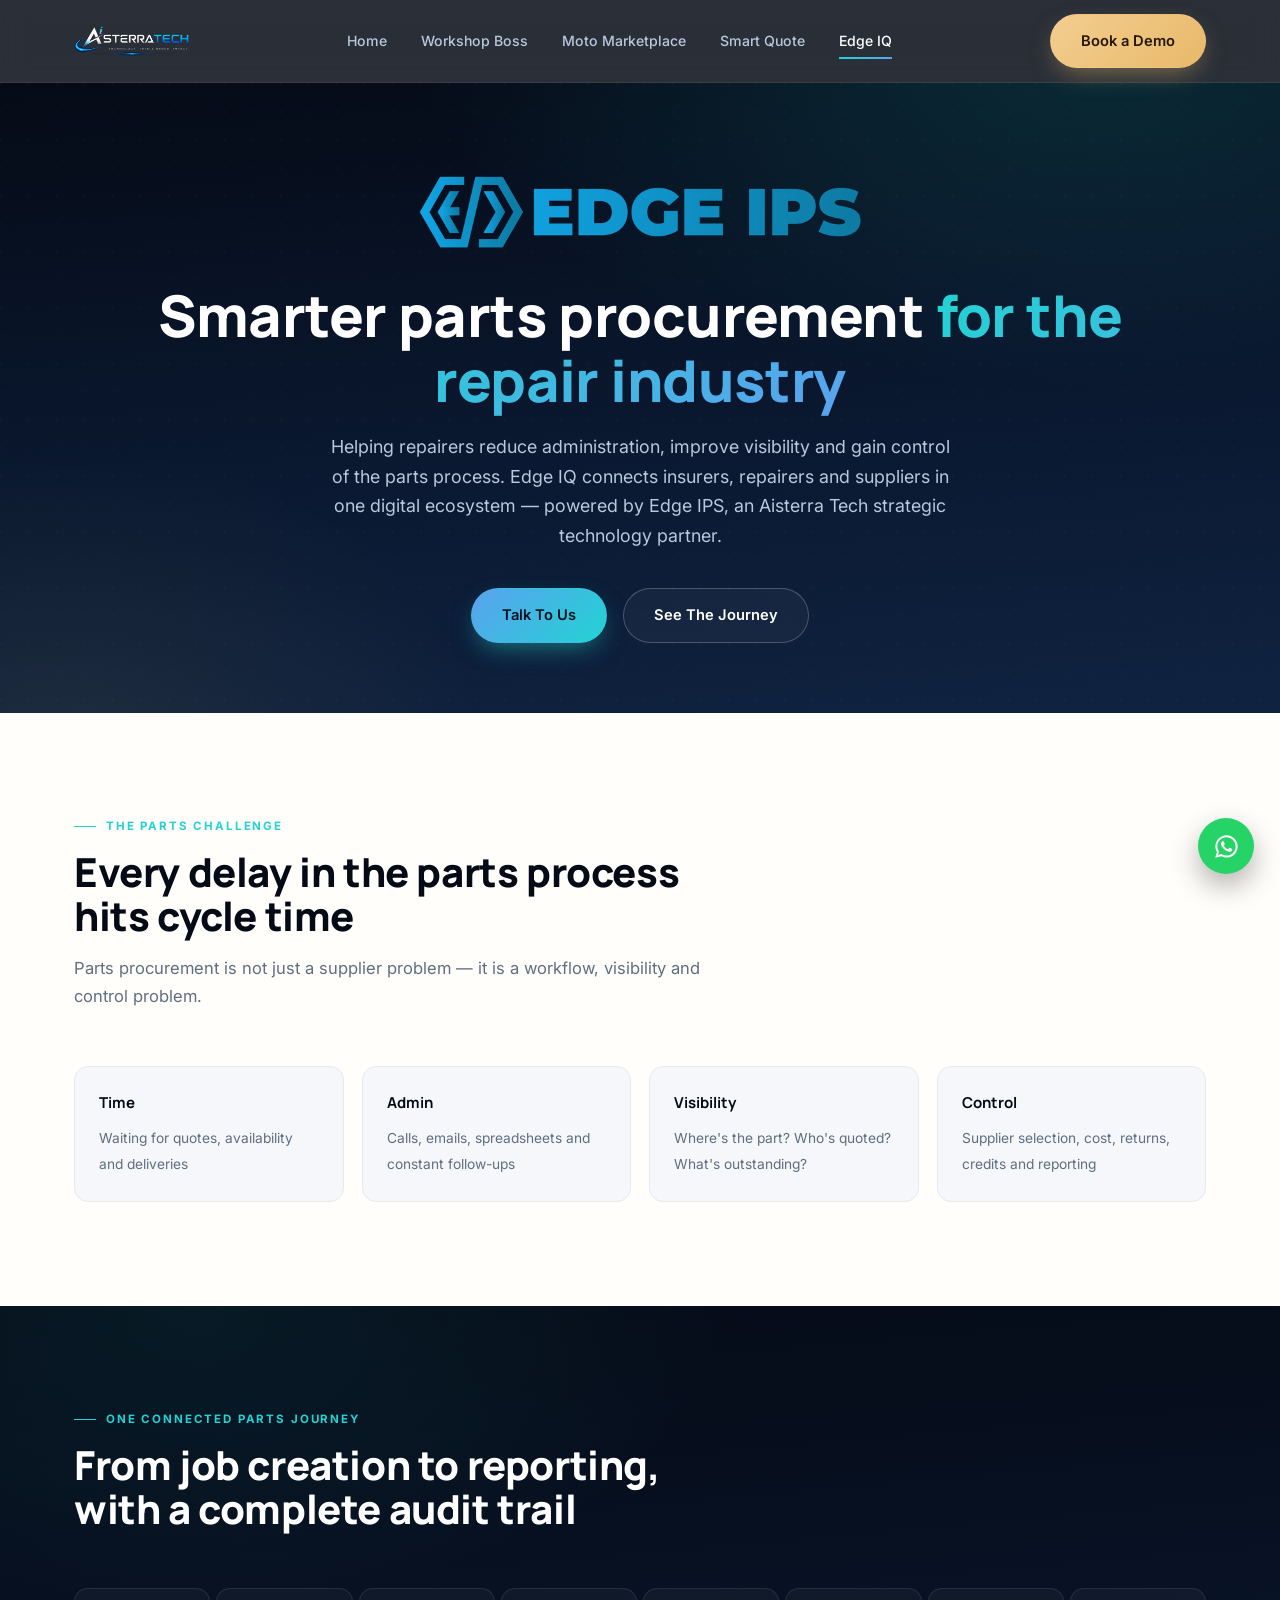
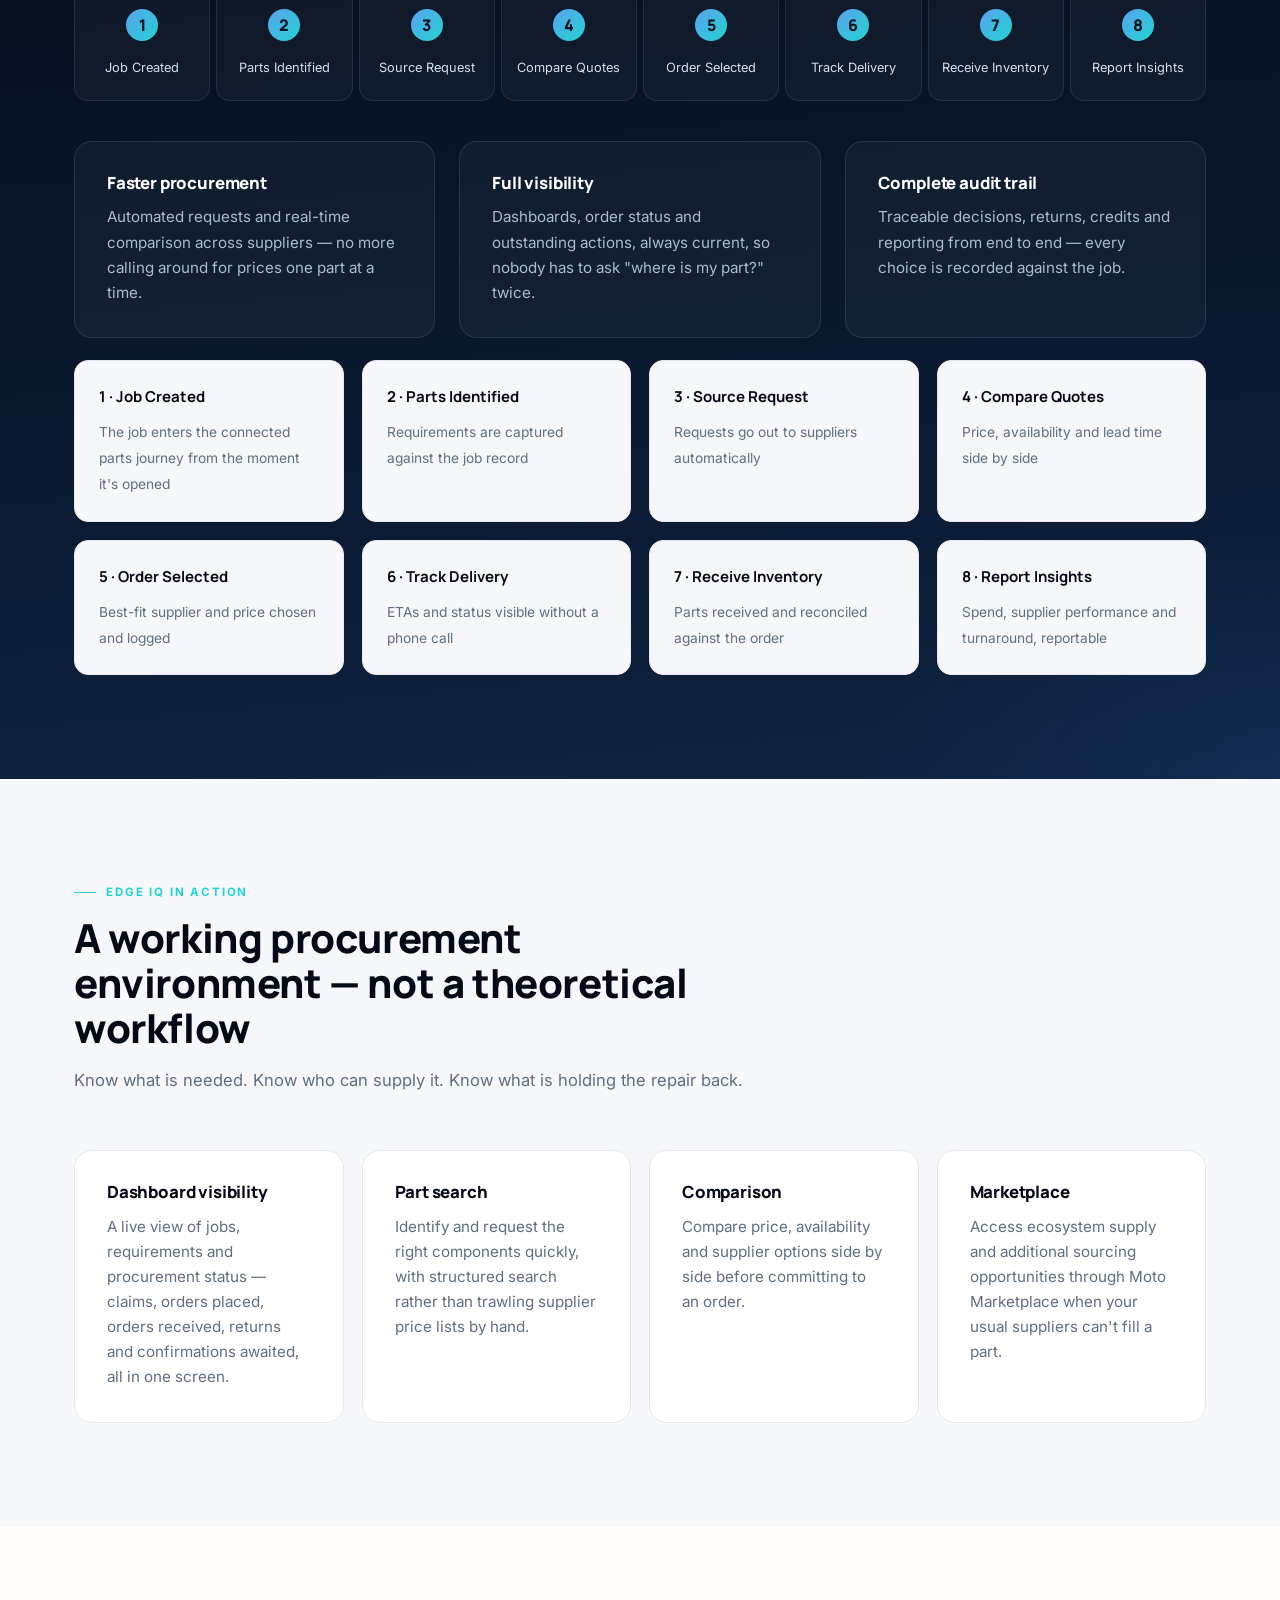
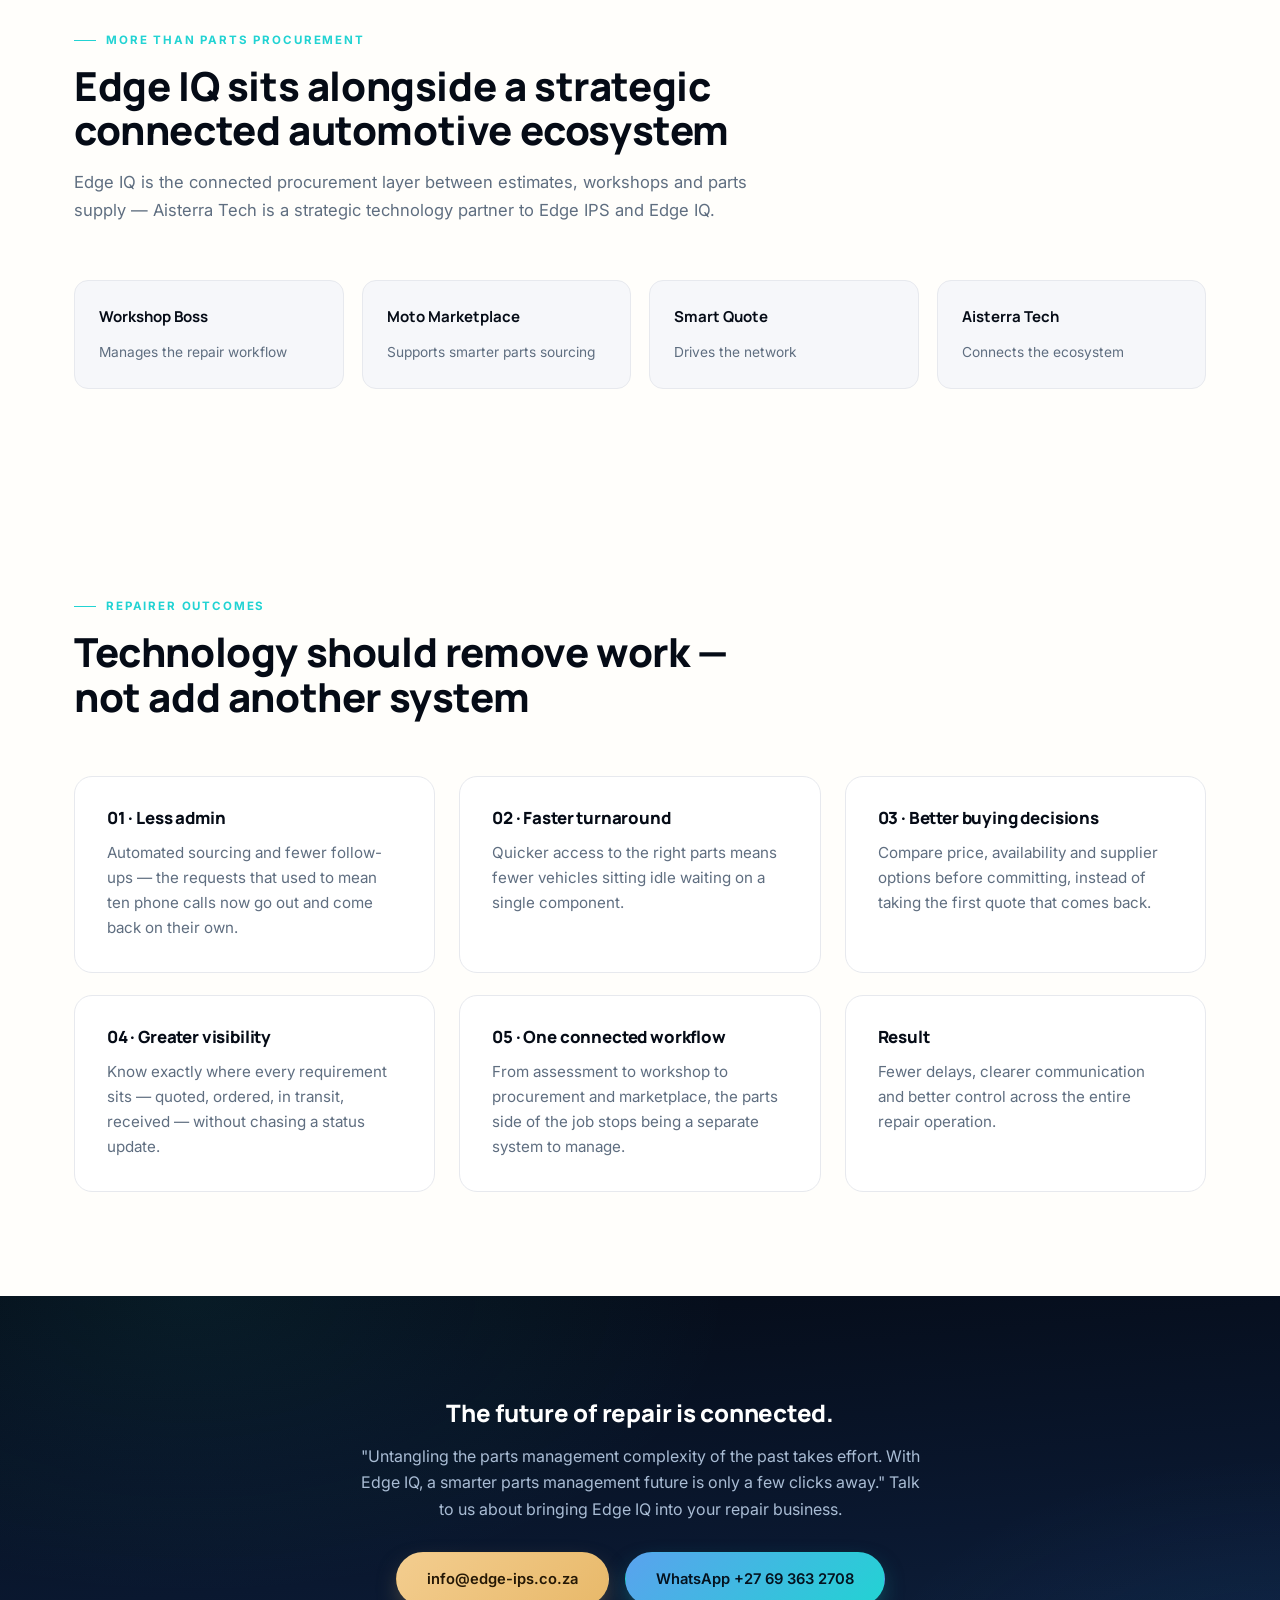
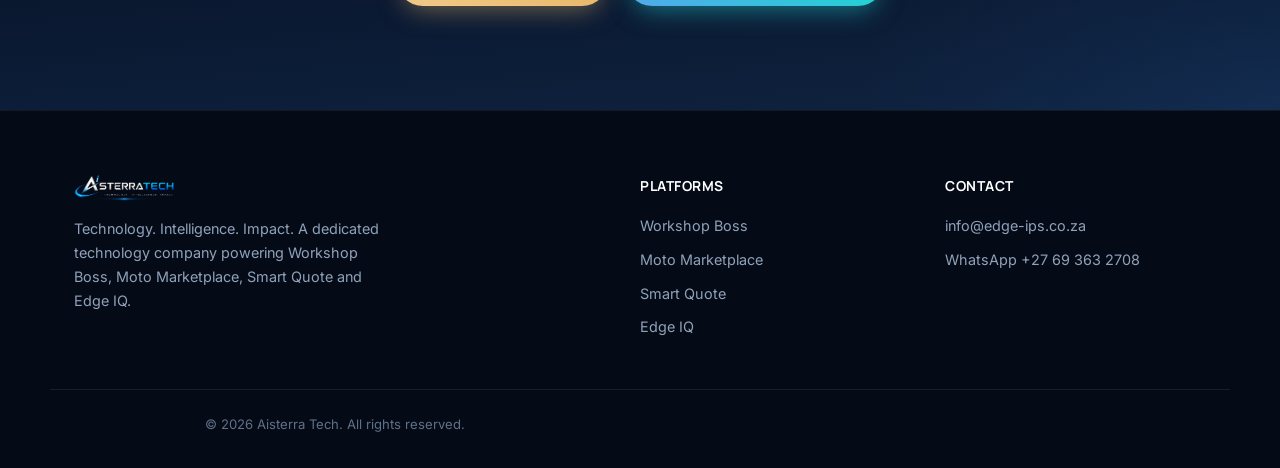
==== commit 2bc225f0: "Add much more product/service detail across all four platform pages" ====
--- a/edge-iq.html
+++ b/edge-iq.html
@@ -68,9 +68,21 @@
       <div class="node"><b>8</b><span>Report Insights</span></div>
     </div>
     <div class="grid-3" style="margin-top:40px">
-      <div class="card"><h3>Faster procurement</h3><p>Automated requests and real-time comparison across suppliers.</p></div>
-      <div class="card"><h3>Full visibility</h3><p>Dashboards, order status and outstanding actions, always current.</p></div>
-      <div class="card"><h3>Complete audit trail</h3><p>Traceable decisions, returns, credits and reporting from end to end.</p></div>
+      <div class="card"><h3>Faster procurement</h3><p>Automated requests and real-time comparison across suppliers — no more calling around for prices one part at a time.</p></div>
+      <div class="card"><h3>Full visibility</h3><p>Dashboards, order status and outstanding actions, always current, so nobody has to ask "where is my part?" twice.</p></div>
+      <div class="card"><h3>Complete audit trail</h3><p>Traceable decisions, returns, credits and reporting from end to end — every choice is recorded against the job.</p></div>
+    </div>
+    <div class="grid-4" style="margin-top:22px">
+      <div class="mini-card"><b>1 · Job Created</b><span>The job enters the connected parts journey from the moment it's opened</span></div>
+      <div class="mini-card"><b>2 · Parts Identified</b><span>Requirements are captured against the job record</span></div>
+      <div class="mini-card"><b>3 · Source Request</b><span>Requests go out to suppliers automatically</span></div>
+      <div class="mini-card"><b>4 · Compare Quotes</b><span>Price, availability and lead time side by side</span></div>
+    </div>
+    <div class="grid-4" style="margin-top:18px">
+      <div class="mini-card"><b>5 · Order Selected</b><span>Best-fit supplier and price chosen and logged</span></div>
+      <div class="mini-card"><b>6 · Track Delivery</b><span>ETAs and status visible without a phone call</span></div>
+      <div class="mini-card"><b>7 · Receive Inventory</b><span>Parts received and reconciled against the order</span></div>
+      <div class="mini-card"><b>8 · Report Insights</b><span>Spend, supplier performance and turnaround, reportable</span></div>
     </div>
   </div>
 </section>
@@ -83,10 +95,26 @@
       <p>Know what is needed. Know who can supply it. Know what is holding the repair back.</p>
     </div>
     <div class="grid-4">
-      <div class="mini-card"><b>Dashboard visibility</b><span>Live view of jobs, requirements and procurement status</span></div>
-      <div class="mini-card"><b>Part search</b><span>Identify and request the right components</span></div>
-      <div class="mini-card"><b>Comparison</b><span>Price, availability and supplier options</span></div>
-      <div class="mini-card"><b>Marketplace</b><span>Access ecosystem supply via Moto Marketplace</span></div>
+      <div class="card"><h3>Dashboard visibility</h3><p>A live view of jobs, requirements and procurement status — claims, orders placed, orders received, returns and confirmations awaited, all in one screen.</p></div>
+      <div class="card"><h3>Part search</h3><p>Identify and request the right components quickly, with structured search rather than trawling supplier price lists by hand.</p></div>
+      <div class="card"><h3>Comparison</h3><p>Compare price, availability and supplier options side by side before committing to an order.</p></div>
+      <div class="card"><h3>Marketplace</h3><p>Access ecosystem supply and additional sourcing opportunities through Moto Marketplace when your usual suppliers can't fill a part.</p></div>
+    </div>
+  </div>
+</section>
+
+<section>
+  <div class="wrap">
+    <div class="section-head">
+      <span class="eyebrow">More than parts procurement</span>
+      <h2 style="color:var(--navy)">Edge IQ sits alongside a strategic connected automotive ecosystem</h2>
+      <p>Edge IQ is the connected procurement layer between estimates, workshops and parts supply — Aisterra Tech is a strategic technology partner to Edge IPS and Edge IQ.</p>
+    </div>
+    <div class="grid-4">
+      <div class="mini-card"><b>Workshop Boss</b><span>Manages the repair workflow</span></div>
+      <div class="mini-card"><b>Moto Marketplace</b><span>Supports smarter parts sourcing</span></div>
+      <div class="mini-card"><b>Smart Quote</b><span>Drives the network</span></div>
+      <div class="mini-card"><b>Aisterra Tech</b><span>Connects the ecosystem</span></div>
     </div>
   </div>
 </section>
@@ -98,14 +126,14 @@
       <h2 style="color:var(--navy)">Technology should remove work — not add another system</h2>
     </div>
     <div class="grid-3">
-      <div class="card"><h3>01 · Less admin</h3><p>Automated sourcing and fewer follow-ups.</p></div>
-      <div class="card"><h3>02 · Faster turnaround</h3><p>Quicker access to the right parts.</p></div>
-      <div class="card"><h3>03 · Better buying decisions</h3><p>Compare price, availability and supplier options.</p></div>
+      <div class="card"><h3>01 · Less admin</h3><p>Automated sourcing and fewer follow-ups — the requests that used to mean ten phone calls now go out and come back on their own.</p></div>
+      <div class="card"><h3>02 · Faster turnaround</h3><p>Quicker access to the right parts means fewer vehicles sitting idle waiting on a single component.</p></div>
+      <div class="card"><h3>03 · Better buying decisions</h3><p>Compare price, availability and supplier options before committing, instead of taking the first quote that comes back.</p></div>
     </div>
     <div class="grid-3" style="margin-top:22px">
-      <div class="card"><h3>04 · Greater visibility</h3><p>Know exactly where every requirement sits.</p></div>
-      <div class="card"><h3>05 · One connected workflow</h3><p>From assessment to workshop to procurement and marketplace.</p></div>
-      <div class="card"><h3>More than parts</h3><p>Edge IQ sits alongside Workshop Boss, Moto Marketplace and Smart Quote in the Aisterra Tech ecosystem.</p></div>
+      <div class="card"><h3>04 · Greater visibility</h3><p>Know exactly where every requirement sits — quoted, ordered, in transit, received — without chasing a status update.</p></div>
+      <div class="card"><h3>05 · One connected workflow</h3><p>From assessment to workshop to procurement and marketplace, the parts side of the job stops being a separate system to manage.</p></div>
+      <div class="card"><h3>Result</h3><p>Fewer delays, clearer communication and better control across the entire repair operation.</p></div>
     </div>
   </div>
 </section>
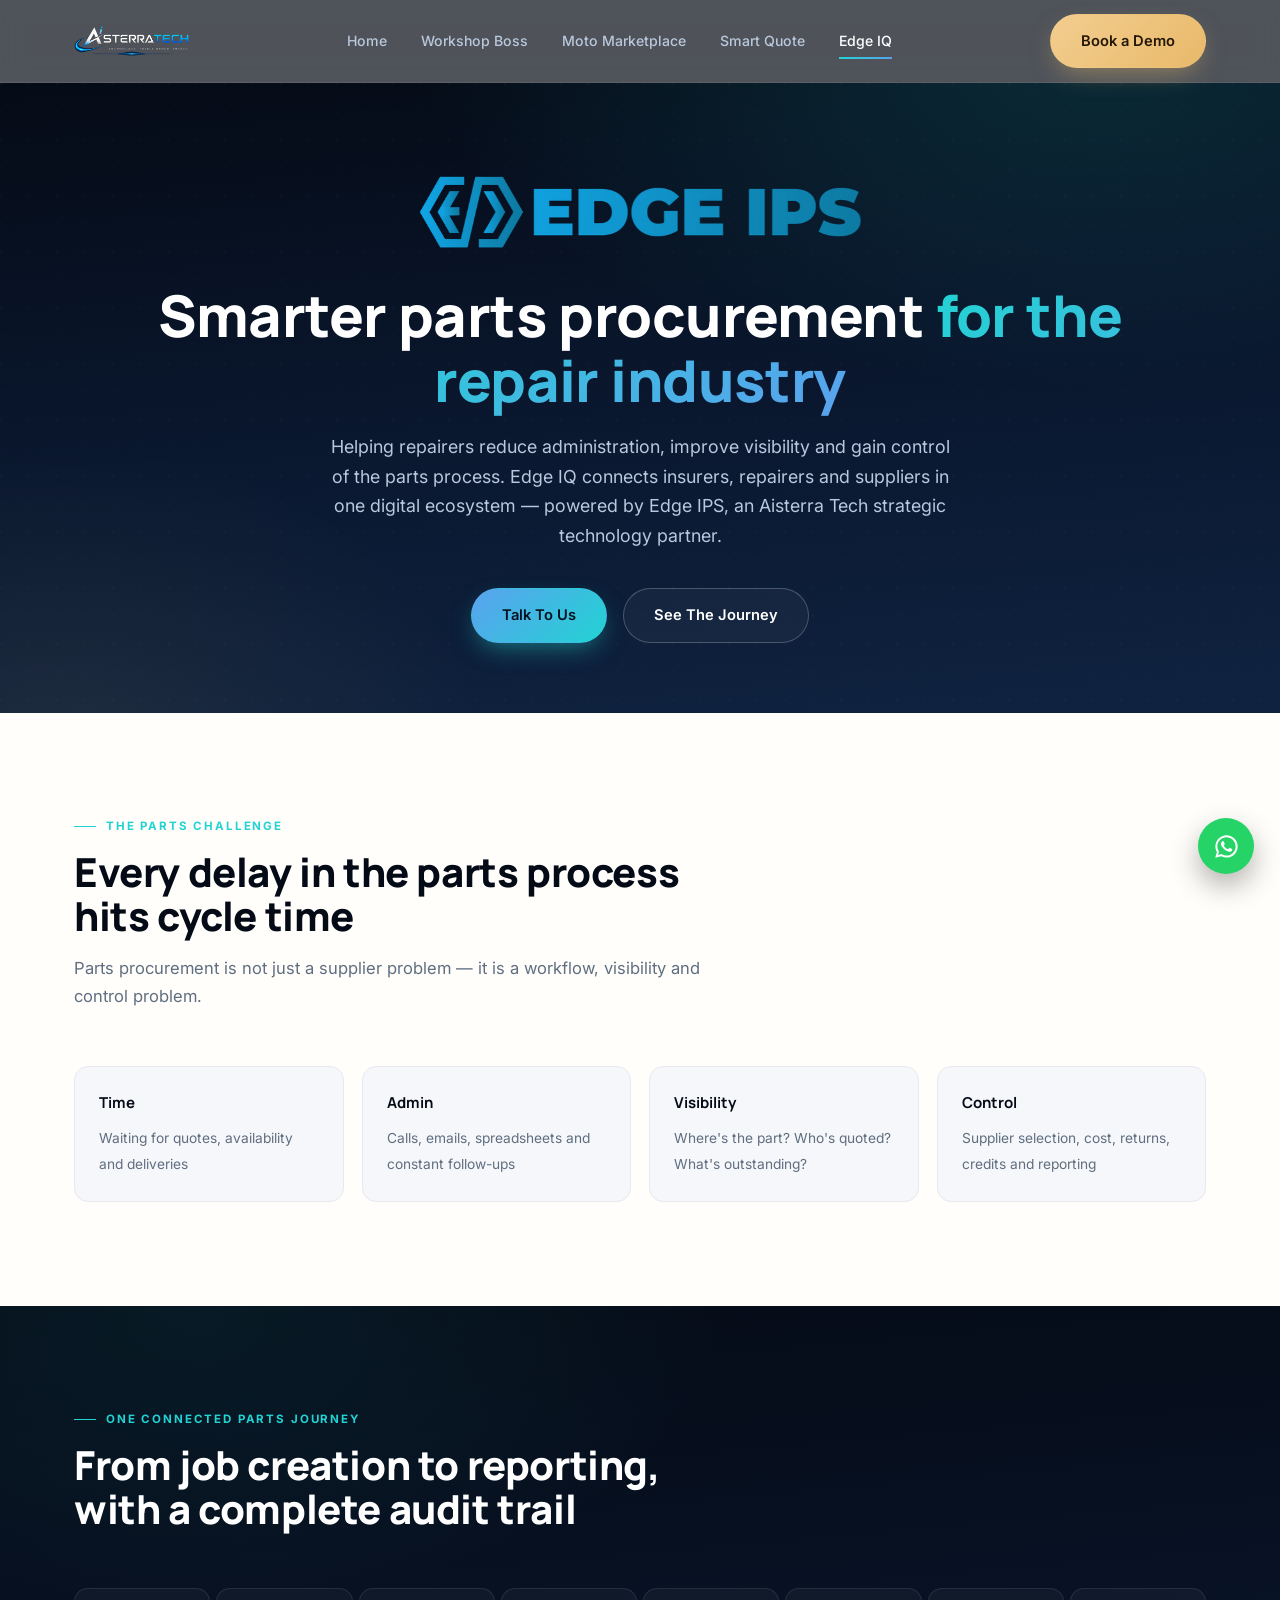
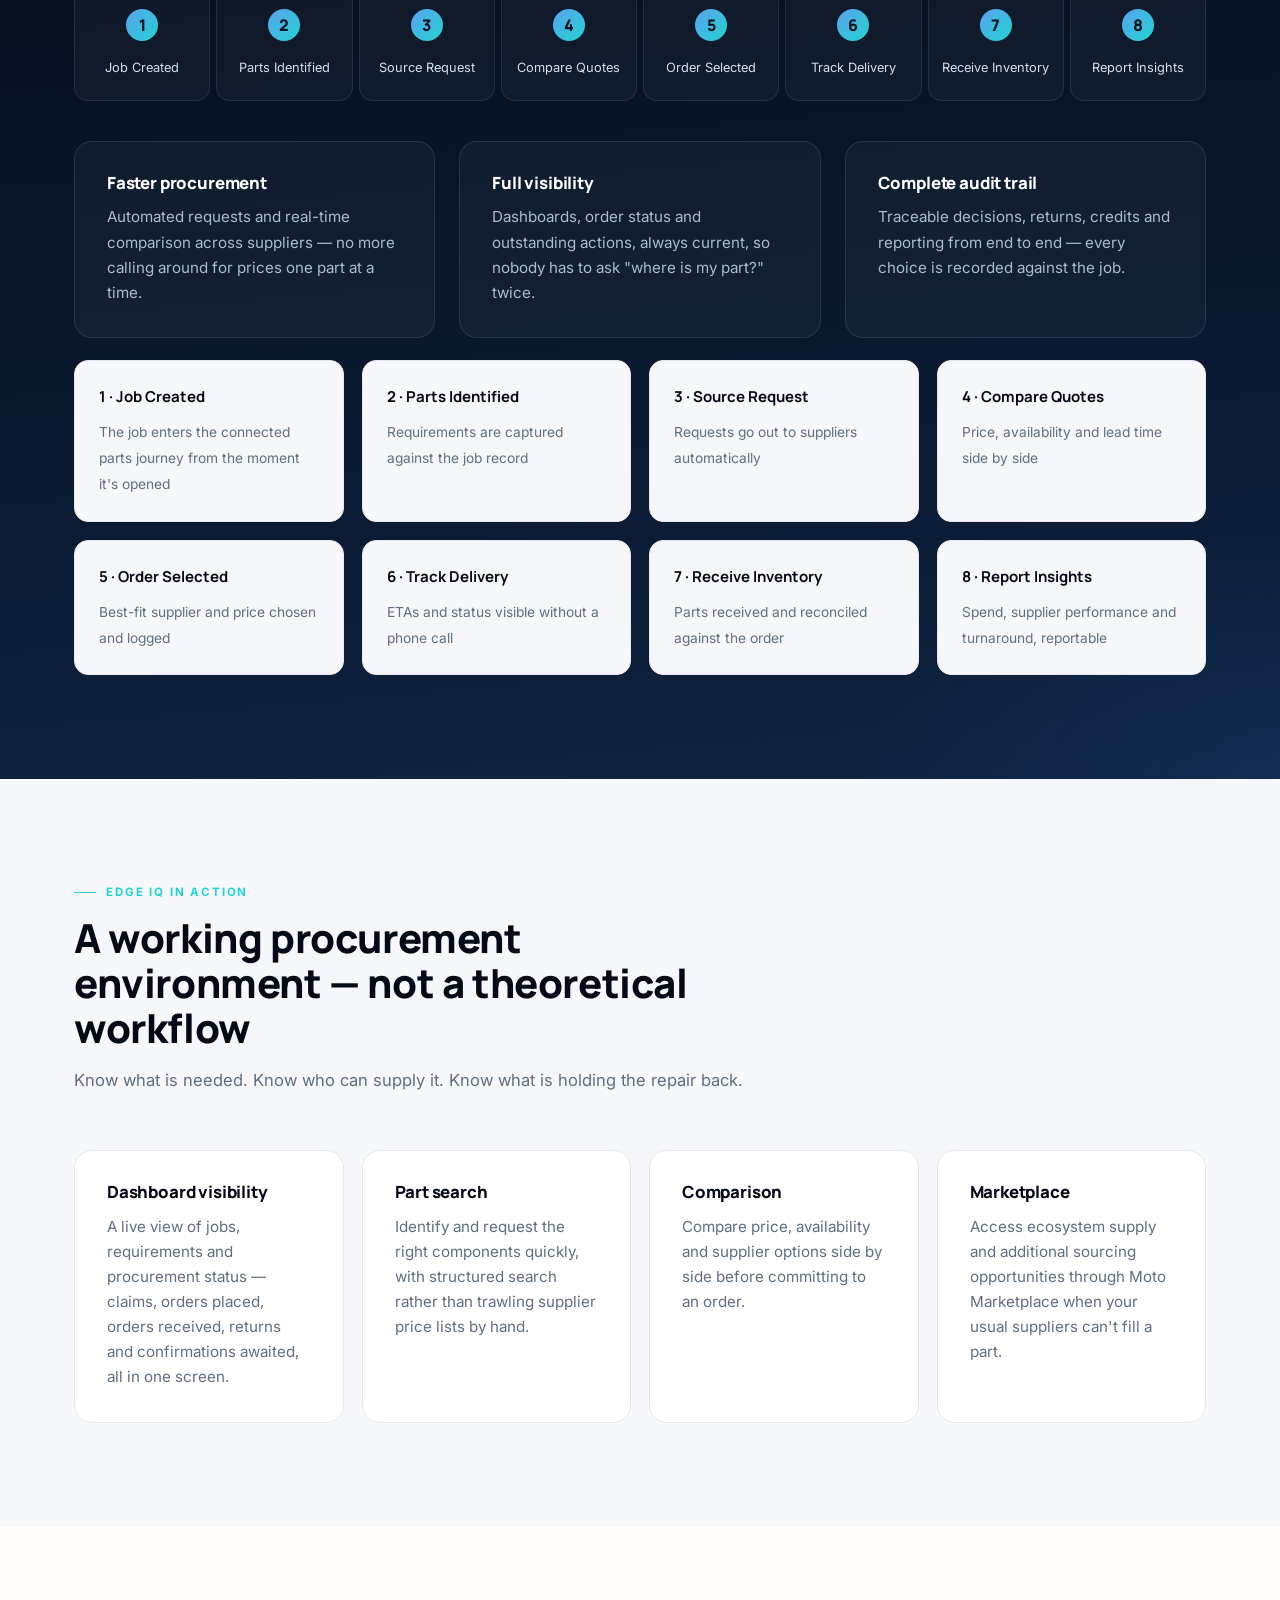
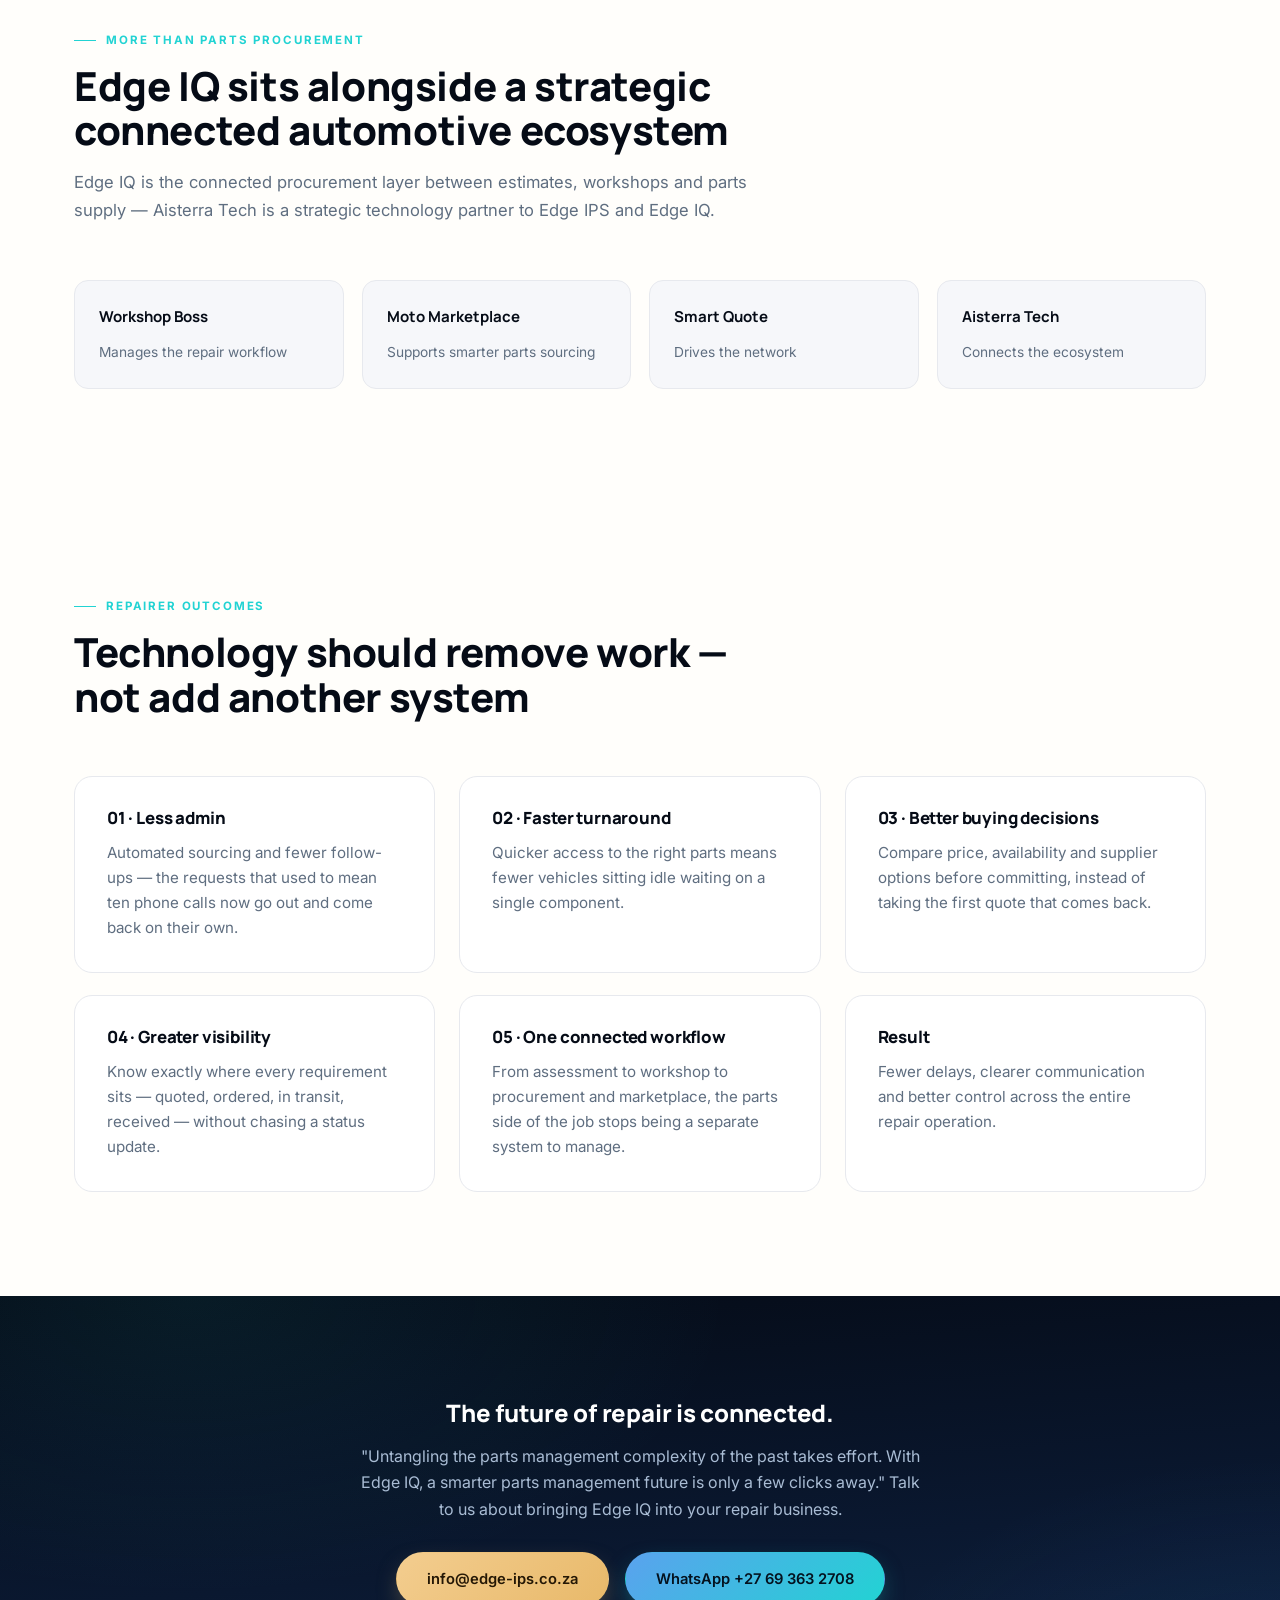
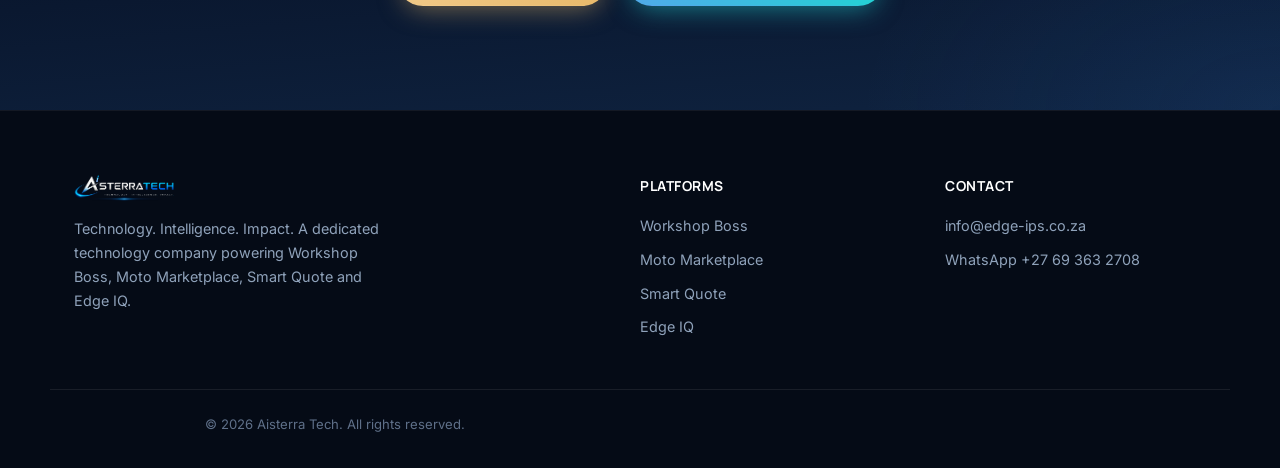
==== commit cbb20957: "Add scroll animations, mobile hamburger nav, refined motion for better flow" ====
--- a/edge-iq.html
+++ b/edge-iq.html
@@ -12,6 +12,7 @@
 <header>
   <div class="wrap">
     <a href="index.html" class="brand"><img src="assets/aisterra-logo.png" alt="Aisterra Tech"></a>
+    <button class="nav-toggle" aria-label="Toggle menu" aria-expanded="false"><span></span><span></span><span></span></button>
     <nav>
       <a href="index.html">Home</a>
       <a href="workshop-boss.html">Workshop Boss</a>
@@ -37,12 +38,12 @@
 
 <section>
   <div class="wrap">
-    <div class="section-head">
+    <div class="section-head reveal">
       <span class="eyebrow">The parts challenge</span>
       <h2 style="color:var(--navy)">Every delay in the parts process hits cycle time</h2>
       <p>Parts procurement is not just a supplier problem — it is a workflow, visibility and control problem.</p>
     </div>
-    <div class="grid-4">
+    <div class="grid-4 reveal">
       <div class="mini-card"><b>Time</b><span>Waiting for quotes, availability and deliveries</span></div>
       <div class="mini-card"><b>Admin</b><span>Calls, emails, spreadsheets and constant follow-ups</span></div>
       <div class="mini-card"><b>Visibility</b><span>Where's the part? Who's quoted? What's outstanding?</span></div>
@@ -53,11 +54,11 @@
 
 <section id="journey" class="bg-dark">
   <div class="wrap">
-    <div class="section-head">
+    <div class="section-head reveal">
       <span class="eyebrow">One connected parts journey</span>
       <h2>From job creation to reporting, with a complete audit trail</h2>
     </div>
-    <div class="journey">
+    <div class="journey reveal">
       <div class="node"><b>1</b><span>Job Created</span></div>
       <div class="node"><b>2</b><span>Parts Identified</span></div>
       <div class="node"><b>3</b><span>Source Request</span></div>
@@ -67,18 +68,18 @@
       <div class="node"><b>7</b><span>Receive Inventory</span></div>
       <div class="node"><b>8</b><span>Report Insights</span></div>
     </div>
-    <div class="grid-3" style="margin-top:40px">
+    <div class="grid-3 reveal" style="margin-top:40px">
       <div class="card"><h3>Faster procurement</h3><p>Automated requests and real-time comparison across suppliers — no more calling around for prices one part at a time.</p></div>
       <div class="card"><h3>Full visibility</h3><p>Dashboards, order status and outstanding actions, always current, so nobody has to ask "where is my part?" twice.</p></div>
       <div class="card"><h3>Complete audit trail</h3><p>Traceable decisions, returns, credits and reporting from end to end — every choice is recorded against the job.</p></div>
     </div>
-    <div class="grid-4" style="margin-top:22px">
+    <div class="grid-4 reveal" style="margin-top:22px">
       <div class="mini-card"><b>1 · Job Created</b><span>The job enters the connected parts journey from the moment it's opened</span></div>
       <div class="mini-card"><b>2 · Parts Identified</b><span>Requirements are captured against the job record</span></div>
       <div class="mini-card"><b>3 · Source Request</b><span>Requests go out to suppliers automatically</span></div>
       <div class="mini-card"><b>4 · Compare Quotes</b><span>Price, availability and lead time side by side</span></div>
     </div>
-    <div class="grid-4" style="margin-top:18px">
+    <div class="grid-4 reveal" style="margin-top:18px">
       <div class="mini-card"><b>5 · Order Selected</b><span>Best-fit supplier and price chosen and logged</span></div>
       <div class="mini-card"><b>6 · Track Delivery</b><span>ETAs and status visible without a phone call</span></div>
       <div class="mini-card"><b>7 · Receive Inventory</b><span>Parts received and reconciled against the order</span></div>
@@ -89,12 +90,12 @@
 
 <section class="bg-alt">
   <div class="wrap">
-    <div class="section-head">
+    <div class="section-head reveal">
       <span class="eyebrow">Edge IQ in action</span>
       <h2 style="color:var(--navy)">A working procurement environment — not a theoretical workflow</h2>
       <p>Know what is needed. Know who can supply it. Know what is holding the repair back.</p>
     </div>
-    <div class="grid-4">
+    <div class="grid-4 reveal">
       <div class="card"><h3>Dashboard visibility</h3><p>A live view of jobs, requirements and procurement status — claims, orders placed, orders received, returns and confirmations awaited, all in one screen.</p></div>
       <div class="card"><h3>Part search</h3><p>Identify and request the right components quickly, with structured search rather than trawling supplier price lists by hand.</p></div>
       <div class="card"><h3>Comparison</h3><p>Compare price, availability and supplier options side by side before committing to an order.</p></div>
@@ -105,12 +106,12 @@
 
 <section>
   <div class="wrap">
-    <div class="section-head">
+    <div class="section-head reveal">
       <span class="eyebrow">More than parts procurement</span>
       <h2 style="color:var(--navy)">Edge IQ sits alongside a strategic connected automotive ecosystem</h2>
       <p>Edge IQ is the connected procurement layer between estimates, workshops and parts supply — Aisterra Tech is a strategic technology partner to Edge IPS and Edge IQ.</p>
     </div>
-    <div class="grid-4">
+    <div class="grid-4 reveal">
       <div class="mini-card"><b>Workshop Boss</b><span>Manages the repair workflow</span></div>
       <div class="mini-card"><b>Moto Marketplace</b><span>Supports smarter parts sourcing</span></div>
       <div class="mini-card"><b>Smart Quote</b><span>Drives the network</span></div>
@@ -121,16 +122,16 @@
 
 <section>
   <div class="wrap">
-    <div class="section-head">
+    <div class="section-head reveal">
       <span class="eyebrow">Repairer outcomes</span>
       <h2 style="color:var(--navy)">Technology should remove work — not add another system</h2>
     </div>
-    <div class="grid-3">
+    <div class="grid-3 reveal">
       <div class="card"><h3>01 · Less admin</h3><p>Automated sourcing and fewer follow-ups — the requests that used to mean ten phone calls now go out and come back on their own.</p></div>
       <div class="card"><h3>02 · Faster turnaround</h3><p>Quicker access to the right parts means fewer vehicles sitting idle waiting on a single component.</p></div>
       <div class="card"><h3>03 · Better buying decisions</h3><p>Compare price, availability and supplier options before committing, instead of taking the first quote that comes back.</p></div>
     </div>
-    <div class="grid-3" style="margin-top:22px">
+    <div class="grid-3 reveal" style="margin-top:22px">
       <div class="card"><h3>04 · Greater visibility</h3><p>Know exactly where every requirement sits — quoted, ordered, in transit, received — without chasing a status update.</p></div>
       <div class="card"><h3>05 · One connected workflow</h3><p>From assessment to workshop to procurement and marketplace, the parts side of the job stops being a separate system to manage.</p></div>
       <div class="card"><h3>Result</h3><p>Fewer delays, clearer communication and better control across the entire repair operation.</p></div>
@@ -179,5 +180,6 @@
   <svg viewBox="0 0 24 24"><path d="M12.04 2C6.58 2 2.13 6.45 2.13 11.91c0 1.75.46 3.46 1.32 4.96L2 22l5.25-1.38a9.9 9.9 0 0 0 4.79 1.22h.01c5.46 0 9.9-4.45 9.9-9.91C21.96 6.45 17.5 2 12.04 2zm0 18.02h-.01a8.1 8.1 0 0 1-4.14-1.13l-.3-.18-3.12.82.83-3.04-.19-.31a8.13 8.13 0 0 1-1.25-4.28c0-4.49 3.65-8.14 8.14-8.14 2.17 0 4.21.85 5.75 2.39a8.08 8.08 0 0 1 2.38 5.75c0 4.49-3.65 8.14-8.14 8.14zm4.47-6.1c-.24-.12-1.44-.71-1.66-.79-.22-.08-.39-.12-.55.12-.16.24-.63.79-.78.95-.14.16-.29.18-.53.06-.24-.12-1.02-.38-1.95-1.2-.72-.64-1.21-1.44-1.35-1.68-.14-.24-.01-.37.11-.49.11-.11.24-.29.36-.43.12-.14.16-.24.24-.41.08-.16.04-.31-.02-.43-.06-.12-.55-1.33-.76-1.82-.2-.48-.4-.42-.55-.42-.14 0-.31-.02-.47-.02-.16 0-.43.06-.66.31-.22.24-.86.85-.86 2.07 0 1.22.89 2.4 1.01 2.57.12.16 1.75 2.67 4.25 3.74.59.26 1.06.41 1.42.52.6.19 1.14.16 1.57.1.48-.07 1.44-.59 1.64-1.15.2-.57.2-1.05.14-1.15-.06-.1-.22-.16-.46-.28z"/></svg>
 </a>
 
+<script src="assets/app.js" defer></script>
 </body>
 </html>
--- a/assets/style.css
+++ b/assets/style.css
@@ -9,9 +9,29 @@
 }
 *{box-sizing:border-box;margin:0;padding:0}
 html{scroll-behavior:smooth}
-body{font-family:'Inter',-apple-system,'Segoe UI',Roboto,Arial,sans-serif;color:var(--ink);background:var(--bg);line-height:1.65;-webkit-font-smoothing:antialiased}
+body{font-family:'Inter',-apple-system,'Segoe UI',Roboto,Arial,sans-serif;color:var(--ink);background:var(--bg);line-height:1.65;-webkit-font-smoothing:antialiased;overflow-x:hidden}
 a{color:inherit;text-decoration:none}
 img{max-width:100%;display:block}
+
+@media (prefers-reduced-motion: reduce){
+  *,*::before,*::after{animation-duration:.01ms!important;animation-iteration-count:1!important;transition-duration:.01ms!important;scroll-behavior:auto!important}
+}
+
+/* Reveal-on-scroll */
+.reveal{opacity:0;transform:translateY(28px);transition:opacity .7s cubic-bezier(.22,1,.36,1),transform .7s cubic-bezier(.22,1,.36,1)}
+.reveal.is-visible{opacity:1;transform:translateY(0)}
+.reveal-group .reveal:nth-child(1){transition-delay:0s}
+.reveal-group .reveal:nth-child(2){transition-delay:.08s}
+.reveal-group .reveal:nth-child(3){transition-delay:.16s}
+.reveal-group .reveal:nth-child(4){transition-delay:.24s}
+
+/* Hero load-in (page-load animation, not scroll-triggered) */
+@keyframes heroIn{from{opacity:0;transform:translateY(18px)}to{opacity:1;transform:translateY(0)}}
+.hero .brand-emblem{animation:heroIn .8s cubic-bezier(.22,1,.36,1) both}
+.hero h1{animation:heroIn .8s cubic-bezier(.22,1,.36,1) .1s both}
+.hero p{animation:heroIn .8s cubic-bezier(.22,1,.36,1) .2s both}
+.hero-actions{animation:heroIn .8s cubic-bezier(.22,1,.36,1) .3s both}
+.hero .brand-row{animation:heroIn .8s cubic-bezier(.22,1,.36,1) .4s both}
 .wrap{max-width:1180px;margin:0 auto;padding:0 24px}
 h1,h2,h3{font-family:'Manrope',sans-serif;line-height:1.12;font-weight:800;letter-spacing:-.01em}
 .eyebrow{text-transform:uppercase;letter-spacing:.16em;font-size:.72rem;font-weight:700;color:var(--cyan);margin-bottom:14px;display:flex;align-items:center;gap:10px}
@@ -37,7 +57,8 @@
 .btn-outline-dark{background:transparent;color:var(--navy);border-color:var(--border)}
 .btn-outline-dark:hover{border-color:var(--navy)}
 
-header{position:sticky;top:0;z-index:80;background:rgba(5,11,22,.85);backdrop-filter:blur(14px) saturate(160%);border-bottom:1px solid rgba(255,255,255,.07)}
+header{position:sticky;top:0;z-index:80;background:rgba(5,11,22,.7);backdrop-filter:blur(14px) saturate(160%);border-bottom:1px solid rgba(255,255,255,.07);transition:background .3s ease,border-color .3s ease}
+header.is-scrolled{background:rgba(5,11,22,.94);border-bottom-color:rgba(255,255,255,.1)}
 header .wrap{display:flex;align-items:center;justify-content:space-between;height:82px;gap:24px}
 header .brand{display:flex;align-items:center;height:100%}
 header .brand img{max-height:30px;width:auto;object-fit:contain}
@@ -46,6 +67,12 @@
 nav a::after{content:"";position:absolute;left:0;right:0;bottom:0;height:2px;background:linear-gradient(90deg,var(--cyan),var(--blue-light));transform:scaleX(0);transform-origin:left;transition:transform .25s ease}
 nav a:hover,nav a.active{color:#fff}
 nav a:hover::after,nav a.active::after{transform:scaleX(1)}
+
+.nav-toggle{display:none;flex-direction:column;justify-content:center;gap:5px;width:32px;height:32px;padding:0;background:none;border:none;cursor:pointer}
+.nav-toggle span{display:block;width:100%;height:2px;background:#fff;border-radius:2px;transition:transform .3s ease,opacity .3s ease}
+.nav-toggle.is-open span:nth-child(1){transform:translateY(7px) rotate(45deg)}
+.nav-toggle.is-open span:nth-child(2){opacity:0}
+.nav-toggle.is-open span:nth-child(3){transform:translateY(-7px) rotate(-45deg)}
 
 .hero{background:
     radial-gradient(1100px 620px at 85% -12%, rgba(34,211,211,.16), transparent 62%),
@@ -115,7 +142,17 @@
 .wa-btn svg{width:27px;height:27px;fill:#fff}
 
 @media(max-width:920px){
-  nav{display:none}
+  .nav-toggle{display:flex}
+  nav{
+    position:fixed;top:82px;left:0;right:0;bottom:0;
+    background:rgba(5,11,22,.98);backdrop-filter:blur(14px);
+    flex-direction:column;align-items:flex-start;gap:0;padding:12px 24px;
+    transform:translateY(-12px);opacity:0;pointer-events:none;
+    transition:opacity .25s ease,transform .25s ease;
+  }
+  nav.is-open{opacity:1;transform:translateY(0);pointer-events:auto}
+  nav a{width:100%;padding:16px 0;border-bottom:1px solid rgba(255,255,255,.08);font-size:1rem}
+  nav a::after{display:none}
   .split{grid-template-columns:1fr}
   .grid-3{grid-template-columns:1fr}
   .grid-4{grid-template-columns:repeat(2,1fr)}
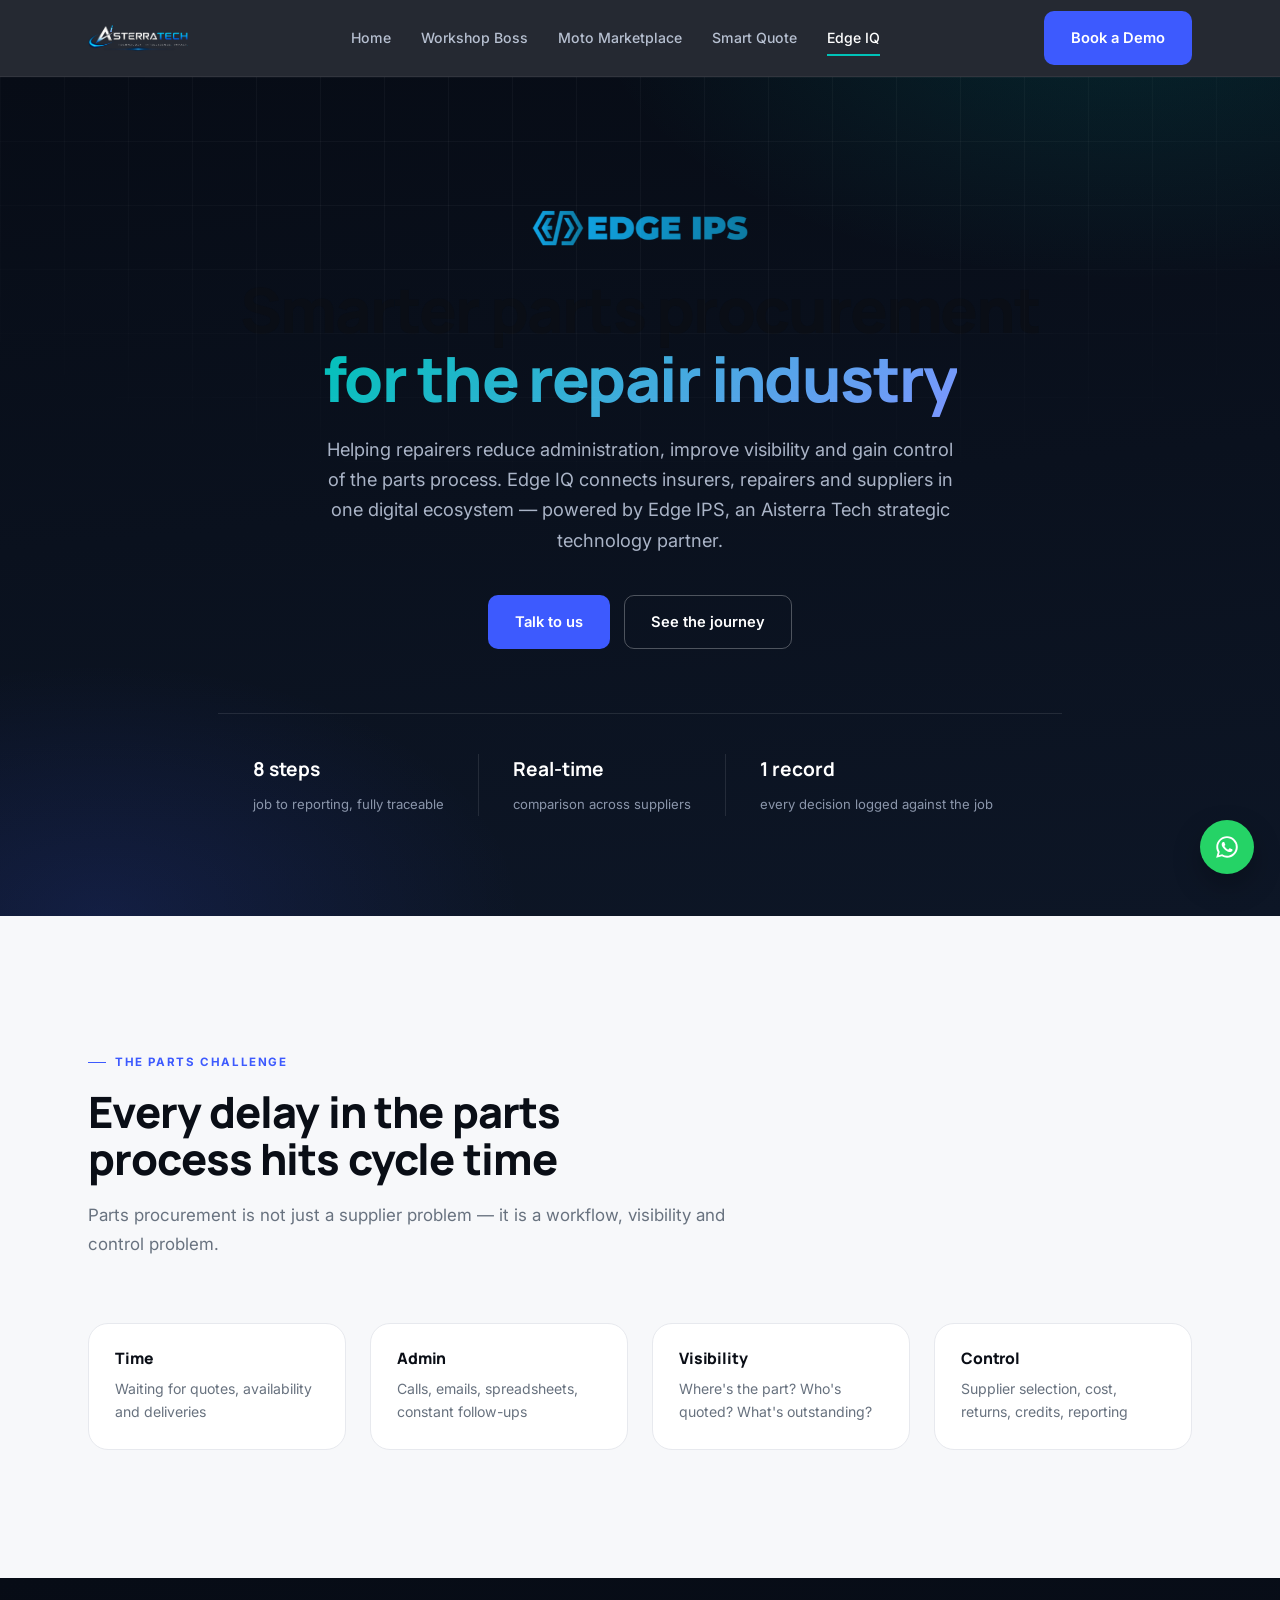
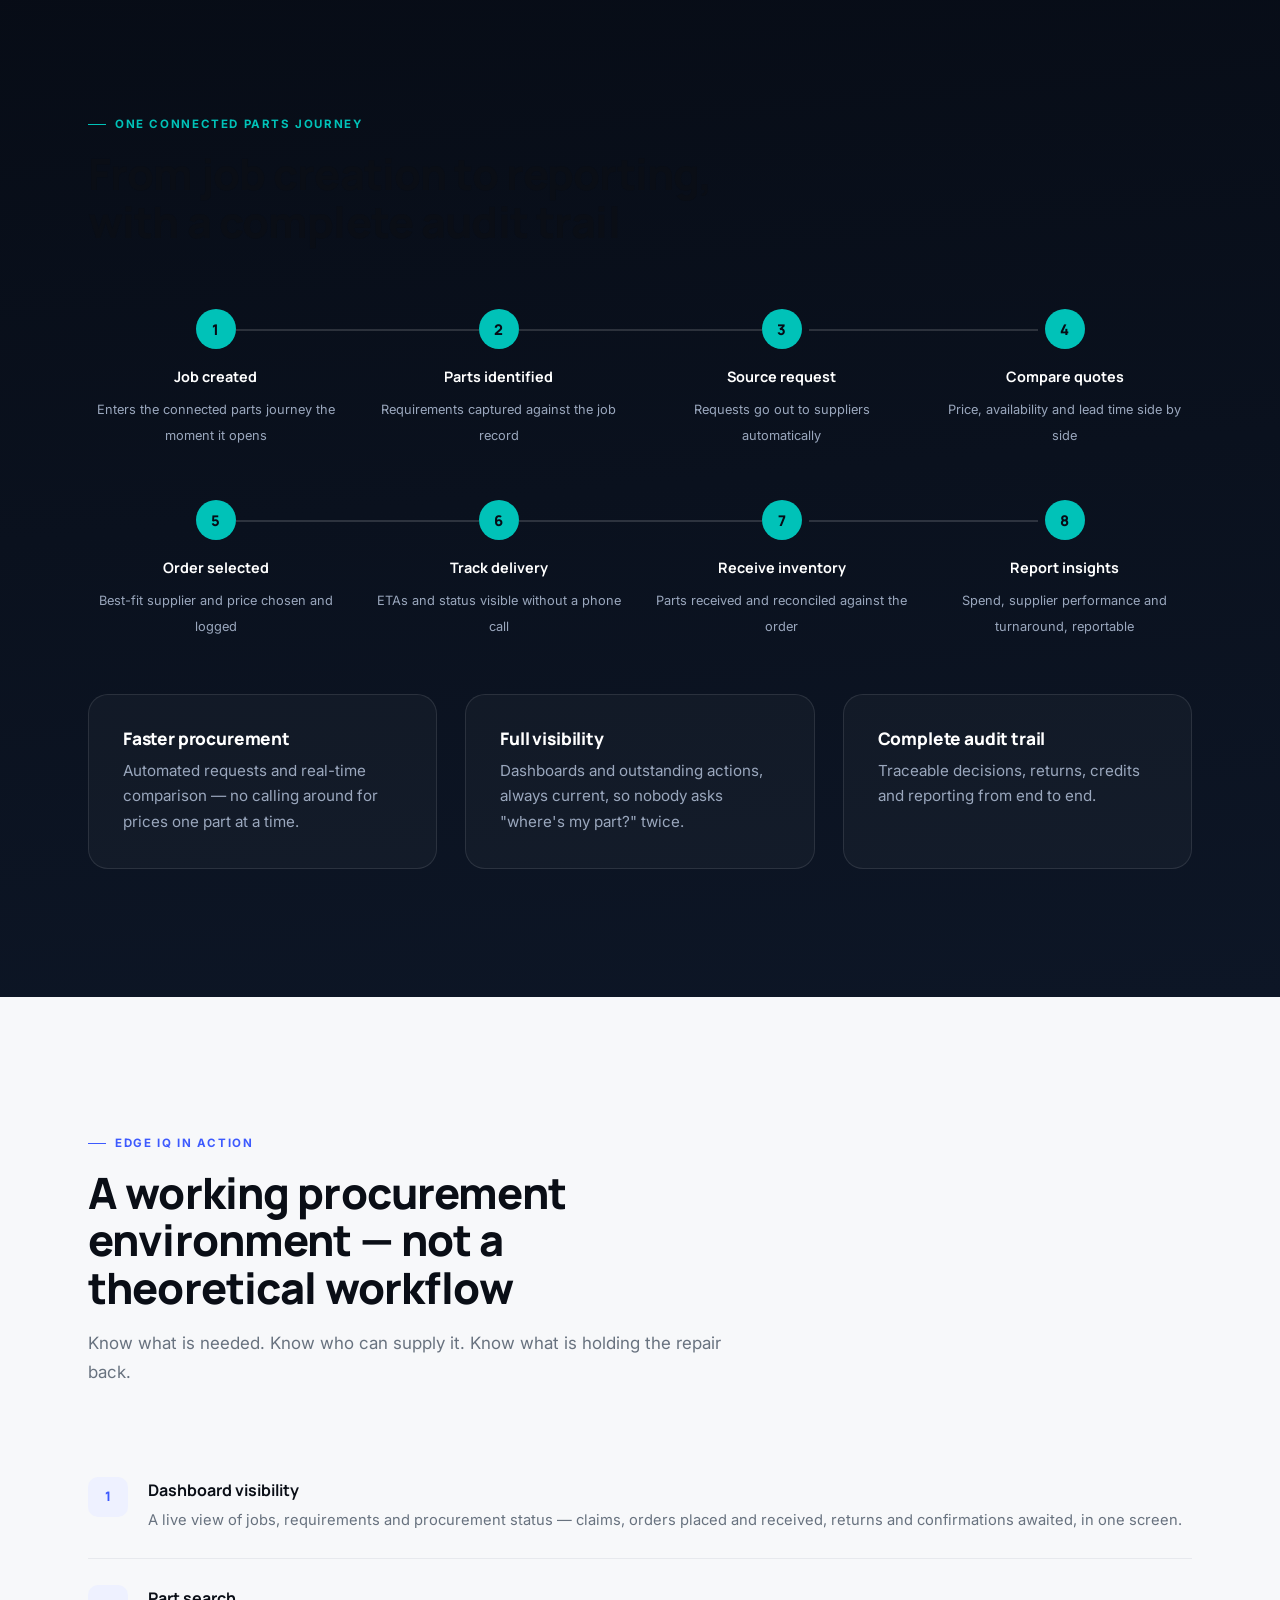
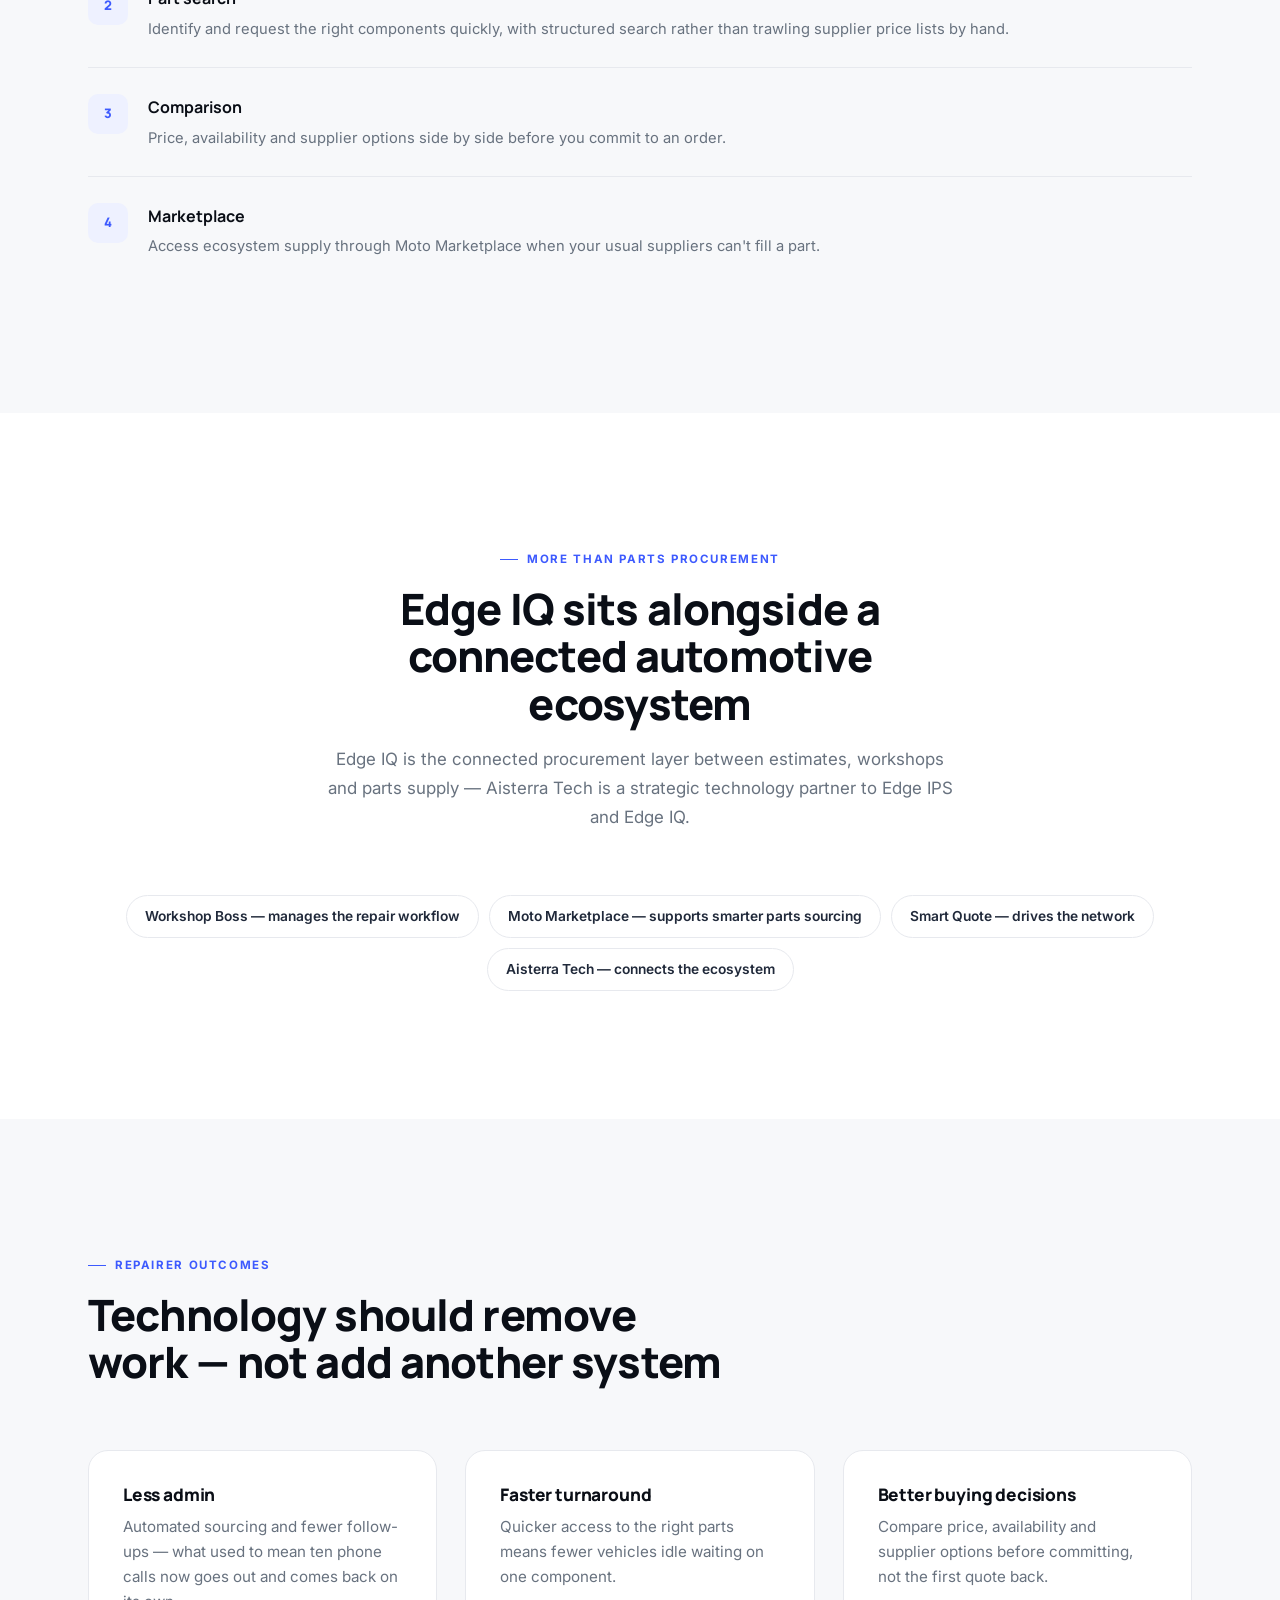
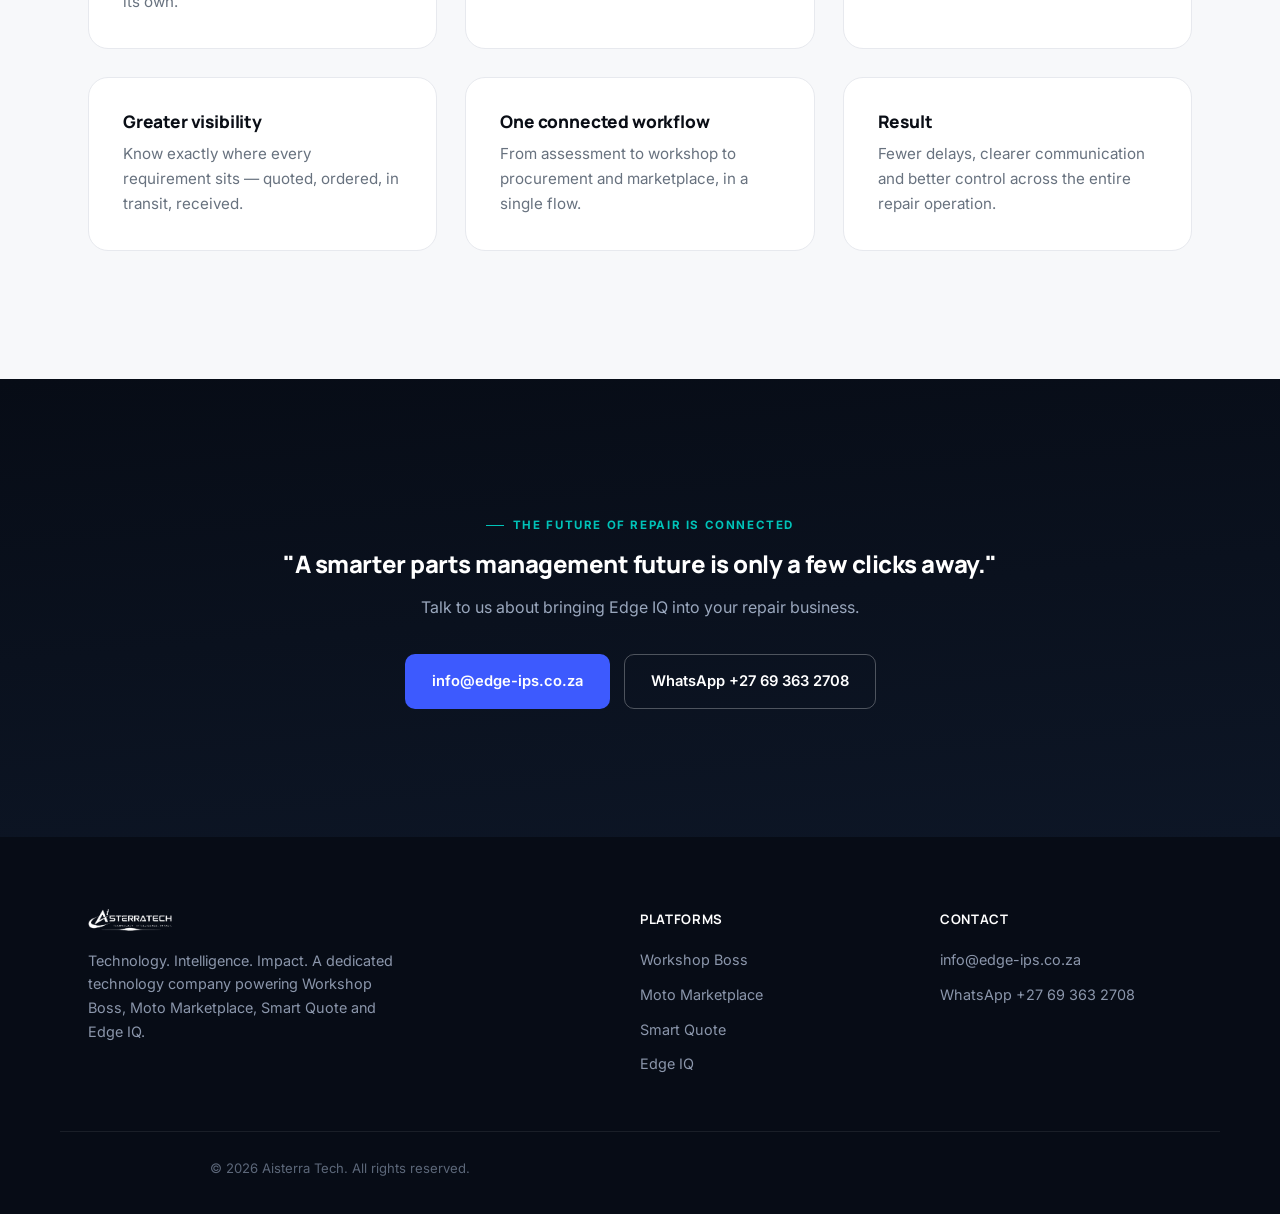
==== commit 7ddc0a07: "Full redesign: lighter frontier-style theme, real flow diagrams, value strips, much more white space" ====
--- a/edge-iq.html
+++ b/edge-iq.html
@@ -20,34 +20,39 @@
       <a href="smart-quote.html">Smart Quote</a>
       <a href="edge-iq.html" class="active">Edge IQ</a>
     </nav>
-    <a href="index.html#contact" class="btn btn-gold">Book a Demo</a>
+    <a href="index.html#contact" class="btn btn-primary">Book a Demo</a>
   </div>
 </header>
 
-<section class="hero" style="padding:90px 0 70px">
+<section class="hero">
   <div class="wrap">
-    <img class="brand-emblem" src="assets/edgeiq-logo.png" alt="Edge IQ">
+    <img class="brand-emblem" src="assets/edgeiq-logo.png" alt="Edge IQ" style="height:38px;margin:0 auto 28px">
     <h1>Smarter parts procurement <span>for the repair industry</span></h1>
     <p>Helping repairers reduce administration, improve visibility and gain control of the parts process. Edge IQ connects insurers, repairers and suppliers in one digital ecosystem — powered by Edge IPS, an Aisterra Tech strategic technology partner.</p>
     <div class="hero-actions">
-      <a href="index.html#contact" class="btn btn-primary">Talk To Us</a>
-      <a href="#journey" class="btn btn-ghost">See The Journey</a>
+      <a href="index.html#contact" class="btn btn-primary">Talk to us</a>
+      <a href="#journey" class="btn btn-ghost">See the journey</a>
+    </div>
+    <div class="value-strip">
+      <div class="item"><b>8 steps</b><span>job to reporting, fully traceable</span></div>
+      <div class="item"><b>Real-time</b><span>comparison across suppliers</span></div>
+      <div class="item"><b>1 record</b><span>every decision logged against the job</span></div>
     </div>
   </div>
 </section>
 
-<section>
+<section class="bg-surface">
   <div class="wrap">
     <div class="section-head reveal">
       <span class="eyebrow">The parts challenge</span>
-      <h2 style="color:var(--navy)">Every delay in the parts process hits cycle time</h2>
+      <h2>Every delay in the parts process hits cycle time</h2>
       <p>Parts procurement is not just a supplier problem — it is a workflow, visibility and control problem.</p>
     </div>
     <div class="grid-4 reveal">
-      <div class="mini-card"><b>Time</b><span>Waiting for quotes, availability and deliveries</span></div>
-      <div class="mini-card"><b>Admin</b><span>Calls, emails, spreadsheets and constant follow-ups</span></div>
-      <div class="mini-card"><b>Visibility</b><span>Where's the part? Who's quoted? What's outstanding?</span></div>
-      <div class="mini-card"><b>Control</b><span>Supplier selection, cost, returns, credits and reporting</span></div>
+      <div class="card" style="padding:26px"><h3 style="font-size:.98rem">Time</h3><p style="font-size:.88rem">Waiting for quotes, availability and deliveries</p></div>
+      <div class="card" style="padding:26px"><h3 style="font-size:.98rem">Admin</h3><p style="font-size:.88rem">Calls, emails, spreadsheets, constant follow-ups</p></div>
+      <div class="card" style="padding:26px"><h3 style="font-size:.98rem">Visibility</h3><p style="font-size:.88rem">Where's the part? Who's quoted? What's outstanding?</p></div>
+      <div class="card" style="padding:26px"><h3 style="font-size:.98rem">Control</h3><p style="font-size:.88rem">Supplier selection, cost, returns, credits, reporting</p></div>
     </div>
   </div>
 </section>
@@ -55,97 +60,88 @@
 <section id="journey" class="bg-dark">
   <div class="wrap">
     <div class="section-head reveal">
-      <span class="eyebrow">One connected parts journey</span>
+      <span class="eyebrow on-dark">One connected parts journey</span>
       <h2>From job creation to reporting, with a complete audit trail</h2>
     </div>
-    <div class="journey reveal">
-      <div class="node"><b>1</b><span>Job Created</span></div>
-      <div class="node"><b>2</b><span>Parts Identified</span></div>
-      <div class="node"><b>3</b><span>Source Request</span></div>
-      <div class="node"><b>4</b><span>Compare Quotes</span></div>
-      <div class="node"><b>5</b><span>Order Selected</span></div>
-      <div class="node"><b>6</b><span>Track Delivery</span></div>
-      <div class="node"><b>7</b><span>Receive Inventory</span></div>
-      <div class="node"><b>8</b><span>Report Insights</span></div>
+    <div class="flow reveal">
+      <div class="flow-step"><div class="line"></div><div class="dot">1</div><b>Job created</b><span>Enters the connected parts journey the moment it opens</span></div>
+      <div class="flow-step"><div class="line"></div><div class="dot">2</div><b>Parts identified</b><span>Requirements captured against the job record</span></div>
+      <div class="flow-step"><div class="line"></div><div class="dot">3</div><b>Source request</b><span>Requests go out to suppliers automatically</span></div>
+      <div class="flow-step"><div class="line"></div><div class="dot">4</div><b>Compare quotes</b><span>Price, availability and lead time side by side</span></div>
     </div>
-    <div class="grid-3 reveal" style="margin-top:40px">
-      <div class="card"><h3>Faster procurement</h3><p>Automated requests and real-time comparison across suppliers — no more calling around for prices one part at a time.</p></div>
-      <div class="card"><h3>Full visibility</h3><p>Dashboards, order status and outstanding actions, always current, so nobody has to ask "where is my part?" twice.</p></div>
-      <div class="card"><h3>Complete audit trail</h3><p>Traceable decisions, returns, credits and reporting from end to end — every choice is recorded against the job.</p></div>
+    <div class="flow reveal" style="margin-top:52px">
+      <div class="flow-step"><div class="line"></div><div class="dot">5</div><b>Order selected</b><span>Best-fit supplier and price chosen and logged</span></div>
+      <div class="flow-step"><div class="line"></div><div class="dot">6</div><b>Track delivery</b><span>ETAs and status visible without a phone call</span></div>
+      <div class="flow-step"><div class="line"></div><div class="dot">7</div><b>Receive inventory</b><span>Parts received and reconciled against the order</span></div>
+      <div class="flow-step"><div class="line"></div><div class="dot">8</div><b>Report insights</b><span>Spend, supplier performance and turnaround, reportable</span></div>
     </div>
-    <div class="grid-4 reveal" style="margin-top:22px">
-      <div class="mini-card"><b>1 · Job Created</b><span>The job enters the connected parts journey from the moment it's opened</span></div>
-      <div class="mini-card"><b>2 · Parts Identified</b><span>Requirements are captured against the job record</span></div>
-      <div class="mini-card"><b>3 · Source Request</b><span>Requests go out to suppliers automatically</span></div>
-      <div class="mini-card"><b>4 · Compare Quotes</b><span>Price, availability and lead time side by side</span></div>
-    </div>
-    <div class="grid-4 reveal" style="margin-top:18px">
-      <div class="mini-card"><b>5 · Order Selected</b><span>Best-fit supplier and price chosen and logged</span></div>
-      <div class="mini-card"><b>6 · Track Delivery</b><span>ETAs and status visible without a phone call</span></div>
-      <div class="mini-card"><b>7 · Receive Inventory</b><span>Parts received and reconciled against the order</span></div>
-      <div class="mini-card"><b>8 · Report Insights</b><span>Spend, supplier performance and turnaround, reportable</span></div>
+    <div class="grid-3 reveal" style="margin-top:56px">
+      <div class="card"><h3>Faster procurement</h3><p>Automated requests and real-time comparison — no calling around for prices one part at a time.</p></div>
+      <div class="card"><h3>Full visibility</h3><p>Dashboards and outstanding actions, always current, so nobody asks "where's my part?" twice.</p></div>
+      <div class="card"><h3>Complete audit trail</h3><p>Traceable decisions, returns, credits and reporting from end to end.</p></div>
     </div>
   </div>
 </section>
 
-<section class="bg-alt">
+<section class="bg-surface">
   <div class="wrap">
     <div class="section-head reveal">
       <span class="eyebrow">Edge IQ in action</span>
-      <h2 style="color:var(--navy)">A working procurement environment — not a theoretical workflow</h2>
+      <h2>A working procurement environment — not a theoretical workflow</h2>
       <p>Know what is needed. Know who can supply it. Know what is holding the repair back.</p>
     </div>
-    <div class="grid-4 reveal">
-      <div class="card"><h3>Dashboard visibility</h3><p>A live view of jobs, requirements and procurement status — claims, orders placed, orders received, returns and confirmations awaited, all in one screen.</p></div>
-      <div class="card"><h3>Part search</h3><p>Identify and request the right components quickly, with structured search rather than trawling supplier price lists by hand.</p></div>
-      <div class="card"><h3>Comparison</h3><p>Compare price, availability and supplier options side by side before committing to an order.</p></div>
-      <div class="card"><h3>Marketplace</h3><p>Access ecosystem supply and additional sourcing opportunities through Moto Marketplace when your usual suppliers can't fill a part.</p></div>
+    <div class="reveal">
+      <div class="feature-row"><div class="icon">1</div><div><h4>Dashboard visibility</h4><p>A live view of jobs, requirements and procurement status — claims, orders placed and received, returns and confirmations awaited, in one screen.</p></div></div>
+      <div class="feature-row"><div class="icon">2</div><div><h4>Part search</h4><p>Identify and request the right components quickly, with structured search rather than trawling supplier price lists by hand.</p></div></div>
+      <div class="feature-row"><div class="icon">3</div><div><h4>Comparison</h4><p>Price, availability and supplier options side by side before you commit to an order.</p></div></div>
+      <div class="feature-row"><div class="icon">4</div><div><h4>Marketplace</h4><p>Access ecosystem supply through Moto Marketplace when your usual suppliers can't fill a part.</p></div></div>
     </div>
   </div>
 </section>
 
 <section>
   <div class="wrap">
-    <div class="section-head reveal">
-      <span class="eyebrow">More than parts procurement</span>
-      <h2 style="color:var(--navy)">Edge IQ sits alongside a strategic connected automotive ecosystem</h2>
+    <div class="section-head center reveal" style="margin-left:auto;margin-right:auto">
+      <span class="eyebrow" style="justify-content:center">More than parts procurement</span>
+      <h2>Edge IQ sits alongside a connected automotive ecosystem</h2>
       <p>Edge IQ is the connected procurement layer between estimates, workshops and parts supply — Aisterra Tech is a strategic technology partner to Edge IPS and Edge IQ.</p>
     </div>
-    <div class="grid-4 reveal">
-      <div class="mini-card"><b>Workshop Boss</b><span>Manages the repair workflow</span></div>
-      <div class="mini-card"><b>Moto Marketplace</b><span>Supports smarter parts sourcing</span></div>
-      <div class="mini-card"><b>Smart Quote</b><span>Drives the network</span></div>
-      <div class="mini-card"><b>Aisterra Tech</b><span>Connects the ecosystem</span></div>
+    <div class="pill-row reveal" style="justify-content:center">
+      <span class="pill">Workshop Boss — manages the repair workflow</span>
+      <span class="pill">Moto Marketplace — supports smarter parts sourcing</span>
+      <span class="pill">Smart Quote — drives the network</span>
+      <span class="pill">Aisterra Tech — connects the ecosystem</span>
     </div>
   </div>
 </section>
 
-<section>
+<section class="bg-surface">
   <div class="wrap">
     <div class="section-head reveal">
       <span class="eyebrow">Repairer outcomes</span>
-      <h2 style="color:var(--navy)">Technology should remove work — not add another system</h2>
+      <h2>Technology should remove work — not add another system</h2>
     </div>
     <div class="grid-3 reveal">
-      <div class="card"><h3>01 · Less admin</h3><p>Automated sourcing and fewer follow-ups — the requests that used to mean ten phone calls now go out and come back on their own.</p></div>
-      <div class="card"><h3>02 · Faster turnaround</h3><p>Quicker access to the right parts means fewer vehicles sitting idle waiting on a single component.</p></div>
-      <div class="card"><h3>03 · Better buying decisions</h3><p>Compare price, availability and supplier options before committing, instead of taking the first quote that comes back.</p></div>
+      <div class="card"><h3>Less admin</h3><p>Automated sourcing and fewer follow-ups — what used to mean ten phone calls now goes out and comes back on its own.</p></div>
+      <div class="card"><h3>Faster turnaround</h3><p>Quicker access to the right parts means fewer vehicles idle waiting on one component.</p></div>
+      <div class="card"><h3>Better buying decisions</h3><p>Compare price, availability and supplier options before committing, not the first quote back.</p></div>
     </div>
-    <div class="grid-3 reveal" style="margin-top:22px">
-      <div class="card"><h3>04 · Greater visibility</h3><p>Know exactly where every requirement sits — quoted, ordered, in transit, received — without chasing a status update.</p></div>
-      <div class="card"><h3>05 · One connected workflow</h3><p>From assessment to workshop to procurement and marketplace, the parts side of the job stops being a separate system to manage.</p></div>
+    <div class="grid-3 reveal" style="margin-top:28px">
+      <div class="card"><h3>Greater visibility</h3><p>Know exactly where every requirement sits — quoted, ordered, in transit, received.</p></div>
+      <div class="card"><h3>One connected workflow</h3><p>From assessment to workshop to procurement and marketplace, in a single flow.</p></div>
       <div class="card"><h3>Result</h3><p>Fewer delays, clearer communication and better control across the entire repair operation.</p></div>
     </div>
   </div>
 </section>
 
-<section style="text-align:center" class="bg-dark">
-  <div class="wrap">
-    <h2 style="margin-bottom:16px">The future of repair is connected.</h2>
-    <p style="max-width:56ch;margin:0 auto 30px;color:#a9bcd4">"Untangling the parts management complexity of the past takes effort. With Edge IQ, a smarter parts management future is only a few clicks away." Talk to us about bringing Edge IQ into your repair business.</p>
-    <div class="hero-actions">
-      <a href="mailto:info@edge-ips.co.za" class="btn btn-gold">info@edge-ips.co.za</a>
-      <a href="https://wa.me/27693632708" class="btn btn-primary">WhatsApp +27 69 363 2708</a>
+<section class="bg-dark" style="text-align:center">
+  <div class="wrap-narrow">
+    <span class="eyebrow on-dark" style="justify-content:center">The future of repair is connected</span>
+    <h2 style="color:#fff;margin-bottom:16px">"A smarter parts management future is only a few clicks away."</h2>
+    <p style="color:#9aa7bd;margin-bottom:34px">Talk to us about bringing Edge IQ into your repair business.</p>
+    <div class="hero-actions" style="justify-content:center">
+      <a href="mailto:info@edge-ips.co.za" class="btn btn-primary">info@edge-ips.co.za</a>
+      <a href="https://wa.me/27693632708" class="btn btn-ghost">WhatsApp +27 69 363 2708</a>
     </div>
   </div>
 </section>
--- a/assets/style.css
+++ b/assets/style.css
@@ -1,70 +1,77 @@
-@import url('https://fonts.googleapis.com/css2?family=Manrope:wght@500;700;800&family=Inter:wght@400;500;600&display=swap');
+@import url('https://fonts.googleapis.com/css2?family=Manrope:wght@500;600;700;800&family=Inter:wght@400;500;600&display=swap');
 
 :root{
-  --navy:#050b16; --navy-2:#0a1830; --navy-3:#0f2340;
-  --blue:#2f7de0; --blue-light:#5aa2ee; --cyan:#22d3d3;
-  --gold:#e8b96a; --ink:#0c1220; --muted:#5f6e80;
-  --bg:#fffefb; --bg-alt:#f6f7fa; --border:#e7e9ee; --radius:18px;
-  --serif-weight:800;
+  --ink:#0a0e16; --ink-soft:#20293a; --muted:#68727f; --faint:#98a1ac;
+  --bg:#ffffff; --surface:#f7f8fa; --surface-2:#f0f2f5; --line:#e7e9ee;
+  --accent:#3d5afe; --accent-2:#00c2b8; --accent-soft:#eef1ff;
+  --navy:#070c16; --navy-2:#0d1626;
+  --radius:14px; --radius-lg:20px;
+  --ease:cubic-bezier(.22,1,.36,1);
 }
 *{box-sizing:border-box;margin:0;padding:0}
 html{scroll-behavior:smooth}
 body{font-family:'Inter',-apple-system,'Segoe UI',Roboto,Arial,sans-serif;color:var(--ink);background:var(--bg);line-height:1.65;-webkit-font-smoothing:antialiased;overflow-x:hidden}
 a{color:inherit;text-decoration:none}
 img{max-width:100%;display:block}
+.wrap{max-width:1160px;margin:0 auto;padding:0 28px}
+.wrap-narrow{max-width:820px;margin:0 auto;padding:0 28px}
+h1,h2,h3{font-family:'Manrope',sans-serif;line-height:1.1;font-weight:800;letter-spacing:-.02em;color:var(--ink)}
 
 @media (prefers-reduced-motion: reduce){
   *,*::before,*::after{animation-duration:.01ms!important;animation-iteration-count:1!important;transition-duration:.01ms!important;scroll-behavior:auto!important}
 }
 
 /* Reveal-on-scroll */
-.reveal{opacity:0;transform:translateY(28px);transition:opacity .7s cubic-bezier(.22,1,.36,1),transform .7s cubic-bezier(.22,1,.36,1)}
+.reveal{opacity:0;transform:translateY(22px);transition:opacity .6s var(--ease),transform .6s var(--ease)}
 .reveal.is-visible{opacity:1;transform:translateY(0)}
-.reveal-group .reveal:nth-child(1){transition-delay:0s}
-.reveal-group .reveal:nth-child(2){transition-delay:.08s}
-.reveal-group .reveal:nth-child(3){transition-delay:.16s}
-.reveal-group .reveal:nth-child(4){transition-delay:.24s}
-
-/* Hero load-in (page-load animation, not scroll-triggered) */
-@keyframes heroIn{from{opacity:0;transform:translateY(18px)}to{opacity:1;transform:translateY(0)}}
-.hero .brand-emblem{animation:heroIn .8s cubic-bezier(.22,1,.36,1) both}
-.hero h1{animation:heroIn .8s cubic-bezier(.22,1,.36,1) .1s both}
-.hero p{animation:heroIn .8s cubic-bezier(.22,1,.36,1) .2s both}
-.hero-actions{animation:heroIn .8s cubic-bezier(.22,1,.36,1) .3s both}
-.hero .brand-row{animation:heroIn .8s cubic-bezier(.22,1,.36,1) .4s both}
-.wrap{max-width:1180px;margin:0 auto;padding:0 24px}
-h1,h2,h3{font-family:'Manrope',sans-serif;line-height:1.12;font-weight:800;letter-spacing:-.01em}
-.eyebrow{text-transform:uppercase;letter-spacing:.16em;font-size:.72rem;font-weight:700;color:var(--cyan);margin-bottom:14px;display:flex;align-items:center;gap:10px}
-.eyebrow::before{content:"";width:22px;height:1px;background:var(--cyan)}
-section{padding:104px 0}
-.bg-alt{background:var(--bg-alt)}
-.bg-dark{background:
-    radial-gradient(900px 500px at 15% 0%, rgba(34,211,211,.08), transparent 60%),
-    radial-gradient(700px 420px at 100% 100%, rgba(47,125,224,.10), transparent 60%),
-    linear-gradient(175deg,var(--navy),var(--navy-2) 60%,var(--navy-3));
-  color:#fff}
-.section-head{max-width:680px;margin:0 0 56px}
-.section-head h2{font-size:clamp(1.7rem,3.2vw,2.5rem)}
-.section-head p{color:var(--muted);margin-top:16px;font-size:1.04rem;font-weight:400}
-.bg-dark .section-head p{color:#a9bcd4}
-
-.btn{display:inline-flex;align-items:center;justify-content:center;gap:8px;padding:14px 30px;border-radius:999px;font-weight:600;font-size:.92rem;transition:transform .2s cubic-bezier(.2,.8,.2,1),box-shadow .2s ease,background .2s ease;cursor:pointer;border:1px solid transparent;font-family:'Inter',sans-serif}
-.btn:hover{transform:translateY(-2px)}
-.btn-primary{background:linear-gradient(135deg,var(--blue-light),var(--cyan));color:#04121f;box-shadow:0 10px 26px -8px rgba(34,211,211,.55)}
-.btn-gold{background:linear-gradient(135deg,#f3cd8f,var(--gold));color:#241705;box-shadow:0 10px 26px -8px rgba(232,185,106,.5)}
-.btn-ghost{background:rgba(255,255,255,.04);color:#fff;border-color:rgba(255,255,255,.22)}
-.btn-ghost:hover{background:rgba(255,255,255,.09)}
-.btn-outline-dark{background:transparent;color:var(--navy);border-color:var(--border)}
-.btn-outline-dark:hover{border-color:var(--navy)}
-
-header{position:sticky;top:0;z-index:80;background:rgba(5,11,22,.7);backdrop-filter:blur(14px) saturate(160%);border-bottom:1px solid rgba(255,255,255,.07);transition:background .3s ease,border-color .3s ease}
-header.is-scrolled{background:rgba(5,11,22,.94);border-bottom-color:rgba(255,255,255,.1)}
-header .wrap{display:flex;align-items:center;justify-content:space-between;height:82px;gap:24px}
+
+@keyframes heroIn{from{opacity:0;transform:translateY(14px)}to{opacity:1;transform:translateY(0)}}
+.hero .eyebrow{animation:heroIn .7s var(--ease) both}
+.hero h1{animation:heroIn .7s var(--ease) .08s both}
+.hero p{animation:heroIn .7s var(--ease) .16s both}
+.hero-actions{animation:heroIn .7s var(--ease) .24s both}
+.hero .value-strip{animation:heroIn .7s var(--ease) .32s both}
+.hero .brand-emblem{animation:heroIn .7s var(--ease) both}
+
+/* ---------- Type & layout utilities ---------- */
+.eyebrow{text-transform:uppercase;letter-spacing:.14em;font-size:.72rem;font-weight:700;color:var(--accent);margin-bottom:16px;display:inline-flex;align-items:center;gap:9px}
+.eyebrow::before{content:"";width:18px;height:1px;background:var(--accent)}
+.eyebrow.on-dark{color:var(--accent-2)}
+.eyebrow.on-dark::before{background:var(--accent-2)}
+
+section{padding:128px 0}
+.section-tight{padding:88px 0}
+.bg-surface{background:var(--surface)}
+.bg-dark{background:linear-gradient(175deg,var(--navy),var(--navy-2));color:#fff}
+.bg-dark .muted-on-dark{color:#9aa7bd}
+
+.section-head{max-width:640px;margin:0 0 64px}
+.section-head.center{margin-left:auto;margin-right:auto;text-align:center}
+.section-head h2{font-size:clamp(1.9rem,3.4vw,2.7rem)}
+.section-head p{color:var(--muted);margin-top:18px;font-size:1.06rem;font-weight:400;line-height:1.7}
+.bg-dark .section-head p{color:#9aa7bd}
+
+/* ---------- Buttons ---------- */
+.btn{display:inline-flex;align-items:center;justify-content:center;gap:8px;padding:14px 26px;border-radius:10px;font-weight:600;font-size:.92rem;transition:background .25s var(--ease),color .25s var(--ease),border-color .25s var(--ease),transform .25s var(--ease);cursor:pointer;border:1px solid transparent;font-family:'Inter',sans-serif}
+.btn:hover{transform:translateY(-1px)}
+.btn-primary{background:var(--accent);color:#fff}
+.btn-primary:hover{background:#2c47e0}
+.btn-dark{background:var(--ink);color:#fff}
+.btn-dark:hover{background:#000}
+.btn-ghost{background:transparent;color:#fff;border-color:rgba(255,255,255,.28)}
+.btn-ghost:hover{border-color:rgba(255,255,255,.55)}
+.btn-outline{background:transparent;color:var(--ink);border-color:var(--line)}
+.btn-outline:hover{border-color:var(--ink)}
+
+/* ---------- Header / nav ---------- */
+header{position:sticky;top:0;z-index:80;background:rgba(7,12,22,.88);backdrop-filter:blur(14px) saturate(160%);border-bottom:1px solid rgba(255,255,255,.06);transition:background .3s ease,border-color .3s ease}
+header.is-scrolled{background:rgba(7,12,22,.98);border-bottom-color:rgba(255,255,255,.1)}
+header .wrap{display:flex;align-items:center;justify-content:space-between;height:76px;gap:24px}
 header .brand{display:flex;align-items:center;height:100%}
-header .brand img{max-height:30px;width:auto;object-fit:contain}
-nav{display:flex;gap:34px}
-nav a{color:#b9c8dc;font-weight:500;font-size:.88rem;position:relative;padding:6px 0}
-nav a::after{content:"";position:absolute;left:0;right:0;bottom:0;height:2px;background:linear-gradient(90deg,var(--cyan),var(--blue-light));transform:scaleX(0);transform-origin:left;transition:transform .25s ease}
+header .brand img{max-height:26px;width:auto;object-fit:contain}
+nav{display:flex;gap:30px}
+nav a{color:#b7c0d1;font-weight:500;font-size:.88rem;position:relative;padding:6px 0}
+nav a::after{content:"";position:absolute;left:0;right:0;bottom:0;height:2px;background:var(--accent-2);transform:scaleX(0);transform-origin:left;transition:transform .25s ease}
 nav a:hover,nav a.active{color:#fff}
 nav a:hover::after,nav a.active::after{transform:scaleX(1)}
 
@@ -74,89 +81,141 @@
 .nav-toggle.is-open span:nth-child(2){opacity:0}
 .nav-toggle.is-open span:nth-child(3){transform:translateY(-7px) rotate(-45deg)}
 
+/* ---------- Hero ---------- */
 .hero{background:
-    radial-gradient(1100px 620px at 85% -12%, rgba(34,211,211,.16), transparent 62%),
-    radial-gradient(700px 500px at 5% 105%, rgba(232,185,106,.08), transparent 60%),
-    linear-gradient(175deg,var(--navy) 0%,var(--navy-2) 55%,var(--navy-3) 100%);
-  color:#fff;padding:120px 0 96px;position:relative;overflow:hidden}
-.hero::after{content:"";position:absolute;inset:0;background-image:radial-gradient(circle at 1px 1px,rgba(255,255,255,.05) 1px,transparent 0);background-size:28px 28px;opacity:.45;pointer-events:none}
-.hero .wrap{position:relative;text-align:center}
-.hero .brand-emblem{height:78px;margin:0 auto 32px;object-fit:contain}
-.hero h1{font-size:clamp(2.3rem,4.6vw,3.6rem);margin-bottom:20px}
-.hero h1 span{background:linear-gradient(135deg,var(--cyan),var(--blue-light));-webkit-background-clip:text;background-clip:text;color:transparent}
-.hero p{color:#b9c8dc;font-size:1.12rem;max-width:58ch;margin:0 auto 38px;font-weight:400}
-.hero-actions{display:flex;gap:16px;justify-content:center;flex-wrap:wrap;margin-bottom:0}
-.brand-row{display:flex;justify-content:center;align-items:center;gap:52px;flex-wrap:wrap;margin-top:56px;padding-top:44px;border-top:1px solid rgba(255,255,255,.09)}
-.brand-row a{opacity:.78;transition:opacity .2s ease,transform .2s ease}
-.brand-row a:hover{opacity:1;transform:translateY(-2px)}
-.brand-row img{height:26px;width:auto;object-fit:contain}
-
-.grid-3{display:grid;grid-template-columns:repeat(3,1fr);gap:24px}
-.card{background:#fff;border:1px solid var(--border);border-radius:var(--radius);padding:32px;transition:transform .25s cubic-bezier(.2,.8,.2,1),box-shadow .25s ease,border-color .25s ease}
-.card:hover{transform:translateY(-5px);box-shadow:0 22px 44px -18px rgba(10,25,50,.18);border-color:transparent}
-.card h3{font-size:1.05rem;margin-bottom:12px;color:var(--navy);font-family:'Manrope',sans-serif}
-.card p{color:var(--muted);font-size:.95rem}
-.card a.learn{display:inline-flex;align-items:center;gap:6px;margin-top:16px;color:var(--blue);font-weight:600;font-size:.86rem;transition:gap .2s ease}
+    radial-gradient(900px 480px at 88% -10%, rgba(0,194,184,.14), transparent 60%),
+    radial-gradient(700px 420px at 8% 100%, rgba(61,90,254,.14), transparent 60%),
+    linear-gradient(175deg,var(--navy) 0%,var(--navy-2) 100%);
+  color:#fff;padding:132px 0 100px;position:relative;overflow:hidden}
+.hero::after{content:"";position:absolute;inset:0;background-image:linear-gradient(rgba(255,255,255,.035) 1px,transparent 1px),linear-gradient(90deg,rgba(255,255,255,.035) 1px,transparent 1px);background-size:64px 64px;-webkit-mask-image:radial-gradient(ellipse 80% 60% at 50% 0%,black 40%,transparent 90%);mask-image:radial-gradient(ellipse 80% 60% at 50% 0%,black 40%,transparent 90%);pointer-events:none}
+.hero .wrap{position:relative;text-align:center;max-width:900px}
+.hero .brand-emblem{height:60px;margin:0 auto 30px;object-fit:contain}
+.hero h1{font-size:clamp(2.4rem,5vw,3.9rem);margin-bottom:22px;letter-spacing:-.025em}
+.hero h1 span{background:linear-gradient(135deg,var(--accent-2),#7c96ff);-webkit-background-clip:text;background-clip:text;color:transparent}
+.hero p{color:#aab4c7;font-size:1.14rem;max-width:58ch;margin:0 auto 40px;font-weight:400}
+.hero-actions{display:flex;gap:14px;justify-content:center;flex-wrap:wrap;margin-bottom:0}
+
+.value-strip{display:flex;justify-content:center;gap:0;flex-wrap:wrap;margin-top:64px;padding-top:40px;border-top:1px solid rgba(255,255,255,.1)}
+.value-strip .item{padding:0 34px;text-align:left;border-left:1px solid rgba(255,255,255,.1)}
+.value-strip .item:first-child{border-left:none;padding-left:0}
+.value-strip .item b{display:block;font-family:'Manrope',sans-serif;font-size:1.2rem;color:#fff;margin-bottom:4px;font-weight:700}
+.value-strip .item span{font-size:.82rem;color:#8b96ab}
+
+/* ---------- Brand strip (index hero) ---------- */
+.brand-row{display:flex;justify-content:center;align-items:center;gap:48px;flex-wrap:wrap;margin-top:60px}
+.brand-row a{opacity:.7;transition:opacity .2s ease}
+.brand-row a:hover{opacity:1}
+.brand-row img{height:24px;width:auto;object-fit:contain;filter:brightness(0) invert(1);opacity:.9}
+
+/* ---------- Cards & grids ---------- */
+.grid-2{display:grid;grid-template-columns:1fr 1fr;gap:28px}
+.grid-3{display:grid;grid-template-columns:repeat(3,1fr);gap:28px}
+.grid-4{display:grid;grid-template-columns:repeat(4,1fr);gap:24px}
+
+.card{background:#fff;border:1px solid var(--line);border-radius:var(--radius-lg);padding:34px;transition:border-color .25s var(--ease),box-shadow .25s var(--ease)}
+.card:hover{border-color:var(--accent);box-shadow:0 20px 44px -24px rgba(10,14,22,.16)}
+.card .num{display:inline-flex;align-items:center;justify-content:center;width:34px;height:34px;border-radius:9px;background:var(--accent-soft);color:var(--accent);font-family:'Manrope',sans-serif;font-weight:800;font-size:.86rem;margin-bottom:18px}
+.card h3{font-size:1.08rem;margin-bottom:10px;letter-spacing:-.01em}
+.card p{color:var(--muted);font-size:.95rem;line-height:1.65}
+.card a.learn{display:inline-flex;align-items:center;gap:6px;margin-top:18px;color:var(--accent);font-weight:600;font-size:.86rem;transition:gap .2s ease}
 .card a.learn:hover{gap:10px}
-.bg-dark .card{background:rgba(255,255,255,.035);border:1px solid rgba(255,255,255,.1)}
+.bg-dark .card{background:rgba(255,255,255,.03);border:1px solid rgba(255,255,255,.1)}
+.bg-dark .card:hover{border-color:var(--accent-2)}
 .bg-dark .card h3{color:#fff}
-.bg-dark .card p{color:#a9bcd4}
-
-.brand-section{padding:108px 0}
-.brand-head{display:flex;align-items:center;gap:22px;margin-bottom:24px;flex-wrap:wrap}
-.brand-head img{max-height:44px;width:auto;object-fit:contain}
-.brand-head .tag{font-size:.72rem;font-weight:700;letter-spacing:.1em;text-transform:uppercase;color:var(--muted);background:var(--bg-alt);border:1px solid var(--border);border-radius:999px;padding:7px 16px}
-.split{display:grid;grid-template-columns:1.05fr .95fr;gap:64px;align-items:center}
-.checklist{list-style:none;margin-top:24px}
-.checklist li{display:flex;gap:16px;padding:12px 0;font-weight:500;color:var(--navy-2);border-bottom:1px solid var(--border)}
-.checklist li:last-child{border-bottom:none}
-.checklist li::before{content:"";flex:0 0 8px;height:8px;border-radius:50%;background:linear-gradient(135deg,var(--blue-light),var(--cyan));margin-top:8px}
-.panel{background:linear-gradient(165deg,var(--navy),var(--navy-2));border-radius:22px;padding:40px;color:#fff;border:1px solid rgba(255,255,255,.08)}
+.bg-dark .card p{color:#9aa7bd}
+.bg-dark .card .num{background:rgba(0,194,184,.12);color:var(--accent-2)}
+
+.feature-row{display:flex;gap:20px;padding:26px 0;border-bottom:1px solid var(--line)}
+.feature-row:last-child{border-bottom:none}
+.feature-row .icon{flex:0 0 40px;height:40px;border-radius:10px;background:var(--accent-soft);display:flex;align-items:center;justify-content:center;color:var(--accent);font-family:'Manrope',sans-serif;font-weight:800;font-size:.82rem}
+.feature-row h4{font-size:1rem;margin-bottom:5px;font-family:'Manrope',sans-serif;font-weight:700}
+.feature-row p{color:var(--muted);font-size:.92rem;line-height:1.65}
+.bg-dark .feature-row{border-bottom-color:rgba(255,255,255,.09)}
+.bg-dark .feature-row .icon{background:rgba(0,194,184,.12);color:var(--accent-2)}
+.bg-dark .feature-row h4{color:#fff}
+.bg-dark .feature-row p{color:#9aa7bd}
+
+/* ---------- Split layout ---------- */
+.split{display:grid;grid-template-columns:1.05fr .95fr;gap:72px;align-items:center}
+.checklist{list-style:none;margin-top:26px}
+.checklist li{display:flex;gap:14px;padding:13px 0;font-weight:500;color:var(--ink-soft);font-size:.98rem}
+.checklist li::before{content:"";flex:0 0 6px;height:6px;border-radius:50%;background:var(--accent);margin-top:9px}
+.panel{background:var(--navy);border-radius:var(--radius-lg);padding:40px;color:#fff}
 .panel .stat{display:flex;justify-content:space-between;align-items:baseline;padding:16px 0;border-bottom:1px solid rgba(255,255,255,.1)}
 .panel .stat:last-child{border-bottom:none}
-.panel .stat b{color:var(--cyan);font-size:1.15rem;text-align:right;font-family:'Manrope',sans-serif}
-.panel .stat span{color:#a9bcd4;font-size:.85rem}
-
-.grid-4{display:grid;grid-template-columns:repeat(4,1fr);gap:18px;margin-top:40px}
-.mini-card{background:var(--bg-alt);border:1px solid var(--border);border-radius:14px;padding:24px;transition:transform .2s ease}
-.mini-card:hover{transform:translateY(-3px)}
-.mini-card b{display:block;color:var(--navy);font-size:.94rem;margin-bottom:8px;font-family:'Manrope',sans-serif}
-.mini-card span{color:var(--muted);font-size:.86rem}
-
-.journey{display:flex;gap:6px;flex-wrap:wrap;margin-top:40px}
-.journey .node{flex:1;min-width:106px;text-align:center;background:rgba(255,255,255,.035);border:1px solid rgba(255,255,255,.09);border-radius:14px;padding:20px 10px;position:relative}
-.journey .node b{display:block;width:32px;height:32px;line-height:32px;border-radius:50%;background:linear-gradient(135deg,var(--blue-light),var(--cyan));color:#04121f;margin:0 auto 12px;font-weight:800;font-family:'Manrope',sans-serif}
-.journey .node span{font-size:.8rem;color:#cfe0f5}
-
-footer{background:var(--navy);color:#8fa2ba;padding:64px 0 32px;font-size:.9rem;border-top:1px solid rgba(255,255,255,.06)}
-footer .wrap{display:grid;grid-template-columns:2fr 1fr 1fr;gap:44px}
-footer .brand img{max-height:26px;width:auto;margin-bottom:16px;object-fit:contain}
-footer h4{color:#fff;margin-bottom:16px;font-size:.86rem;font-family:'Manrope',sans-serif;letter-spacing:.04em;text-transform:uppercase}
+.panel .stat b{color:var(--accent-2);font-size:1.1rem;text-align:right;font-family:'Manrope',sans-serif}
+.panel .stat span{color:#8b96ab;font-size:.85rem}
+
+/* ---------- Flow diagram (replaces text-box grids) ---------- */
+.flow{display:flex;align-items:flex-start;gap:0;margin-top:56px;position:relative}
+.flow-step{flex:1;position:relative;padding:0 14px;text-align:center}
+.flow-step:first-child{padding-left:0}
+.flow-step:last-child{padding-right:0}
+.flow-step .dot{width:40px;height:40px;border-radius:50%;background:var(--accent);color:#fff;display:flex;align-items:center;justify-content:center;font-family:'Manrope',sans-serif;font-weight:800;font-size:.92rem;margin:0 auto 16px;position:relative;z-index:2}
+.bg-dark .flow-step .dot{background:var(--accent-2);color:var(--navy)}
+.flow-step .line{position:absolute;top:20px;left:calc(-50% + 20px);width:calc(100% - 40px);height:2px;background:var(--line);z-index:1}
+.bg-dark .flow-step .line{background:rgba(255,255,255,.14)}
+.flow-step:first-child .line{display:none}
+.flow-step b{display:block;font-size:.9rem;font-family:'Manrope',sans-serif;font-weight:700;margin-bottom:6px}
+.flow-step span{font-size:.8rem;color:var(--muted);line-height:1.5}
+.bg-dark .flow-step span{color:#9aa7bd}
+
+/* ---------- Pills / tags ---------- */
+.pill-row{display:flex;flex-wrap:wrap;gap:10px}
+.pill{border:1px solid var(--line);border-radius:999px;padding:9px 18px;font-size:.86rem;font-weight:600;color:var(--ink-soft);background:#fff}
+.bg-dark .pill{border-color:rgba(255,255,255,.14);color:#dbe2ef;background:rgba(255,255,255,.03)}
+.bg-surface .pill{background:#fff}
+
+/* ---------- FAQ accordion ---------- */
+.faq-item{border-bottom:1px solid var(--line)}
+.faq-item summary{list-style:none;padding:22px 0;cursor:pointer;display:flex;justify-content:space-between;align-items:center;font-weight:700;font-family:'Manrope',sans-serif;font-size:1rem}
+.faq-item summary::-webkit-details-marker{display:none}
+.faq-item summary::after{content:'+';color:var(--accent);font-size:1.3rem;font-weight:400;transition:transform .3s var(--ease)}
+.faq-item[open] summary::after{transform:rotate(45deg)}
+.faq-body{padding:0 0 22px;color:var(--muted);font-size:.95rem;line-height:1.7}
+
+/* ---------- Brand section header (product pages) ---------- */
+.brand-head{display:flex;align-items:center;gap:20px;margin-bottom:22px;flex-wrap:wrap}
+.brand-head img{max-height:38px;width:auto;object-fit:contain}
+.brand-head .tag{font-size:.72rem;font-weight:700;letter-spacing:.08em;text-transform:uppercase;color:var(--muted);background:var(--surface);border:1px solid var(--line);border-radius:999px;padding:7px 16px}
+
+/* ---------- Footer ---------- */
+footer{background:var(--navy);color:#8b96ab;padding:72px 0 34px;font-size:.9rem}
+footer .wrap{display:grid;grid-template-columns:2fr 1fr 1fr;gap:48px}
+footer .brand img{max-height:22px;width:auto;margin-bottom:18px;object-fit:contain;filter:brightness(0) invert(1)}
+footer h4{color:#fff;margin-bottom:18px;font-size:.82rem;font-family:'Manrope',sans-serif;letter-spacing:.05em;text-transform:uppercase}
 footer ul{list-style:none}
-footer li{margin-bottom:10px}
+footer li{margin-bottom:11px}
 footer li a:hover{color:#fff}
-.foot-bottom{border-top:1px solid rgba(255,255,255,.08);margin-top:40px;padding-top:24px;text-align:center;color:#5f7089;font-size:.82rem}
-
-.wa-btn{position:fixed;bottom:26px;right:26px;z-index:90;width:56px;height:56px;border-radius:50%;background:#25D366;display:flex;align-items:center;justify-content:center;box-shadow:0 12px 28px rgba(0,0,0,.3);transition:transform .2s ease}
-.wa-btn:hover{transform:scale(1.08)}
-.wa-btn svg{width:27px;height:27px;fill:#fff}
+.foot-bottom{border-top:1px solid rgba(255,255,255,.08);margin-top:44px;padding-top:26px;text-align:center;color:#5c6779;font-size:.82rem}
+
+.wa-btn{position:fixed;bottom:26px;right:26px;z-index:90;width:54px;height:54px;border-radius:50%;background:#25D366;display:flex;align-items:center;justify-content:center;box-shadow:0 12px 28px rgba(0,0,0,.25);transition:transform .2s ease}
+.wa-btn:hover{transform:scale(1.07)}
+.wa-btn svg{width:26px;height:26px;fill:#fff}
 
 @media(max-width:920px){
+  section{padding:88px 0}
   .nav-toggle{display:flex}
   nav{
-    position:fixed;top:82px;left:0;right:0;bottom:0;
-    background:rgba(5,11,22,.98);backdrop-filter:blur(14px);
-    flex-direction:column;align-items:flex-start;gap:0;padding:12px 24px;
+    position:fixed;top:76px;left:0;right:0;bottom:0;
+    background:rgba(7,12,22,.99);backdrop-filter:blur(14px);
+    flex-direction:column;align-items:flex-start;gap:0;padding:12px 28px;
     transform:translateY(-12px);opacity:0;pointer-events:none;
     transition:opacity .25s ease,transform .25s ease;
   }
   nav.is-open{opacity:1;transform:translateY(0);pointer-events:auto}
-  nav a{width:100%;padding:16px 0;border-bottom:1px solid rgba(255,255,255,.08);font-size:1rem}
+  nav a{width:100%;padding:16px 0;border-bottom:1px solid rgba(255,255,255,.1);font-size:1rem;color:#e4e9f2}
   nav a::after{display:none}
   .split{grid-template-columns:1fr}
-  .grid-3{grid-template-columns:1fr}
+  .grid-2,.grid-3{grid-template-columns:1fr}
   .grid-4{grid-template-columns:repeat(2,1fr)}
   footer .wrap{grid-template-columns:1fr}
-  .journey{flex-direction:column}
-  .brand-row{gap:28px}
+  .value-strip{flex-direction:column;align-items:center;gap:20px}
+  .value-strip .item{border-left:none;text-align:center;padding:0}
+  .flow{flex-direction:column;gap:28px}
+  .flow-step{padding:0;text-align:left;display:flex;gap:16px;align-items:flex-start}
+  .flow-step .dot{margin:0}
+  .flow-step .line{display:none}
+  .flow-step > div{flex:1}
+  .brand-row{gap:26px}
 }
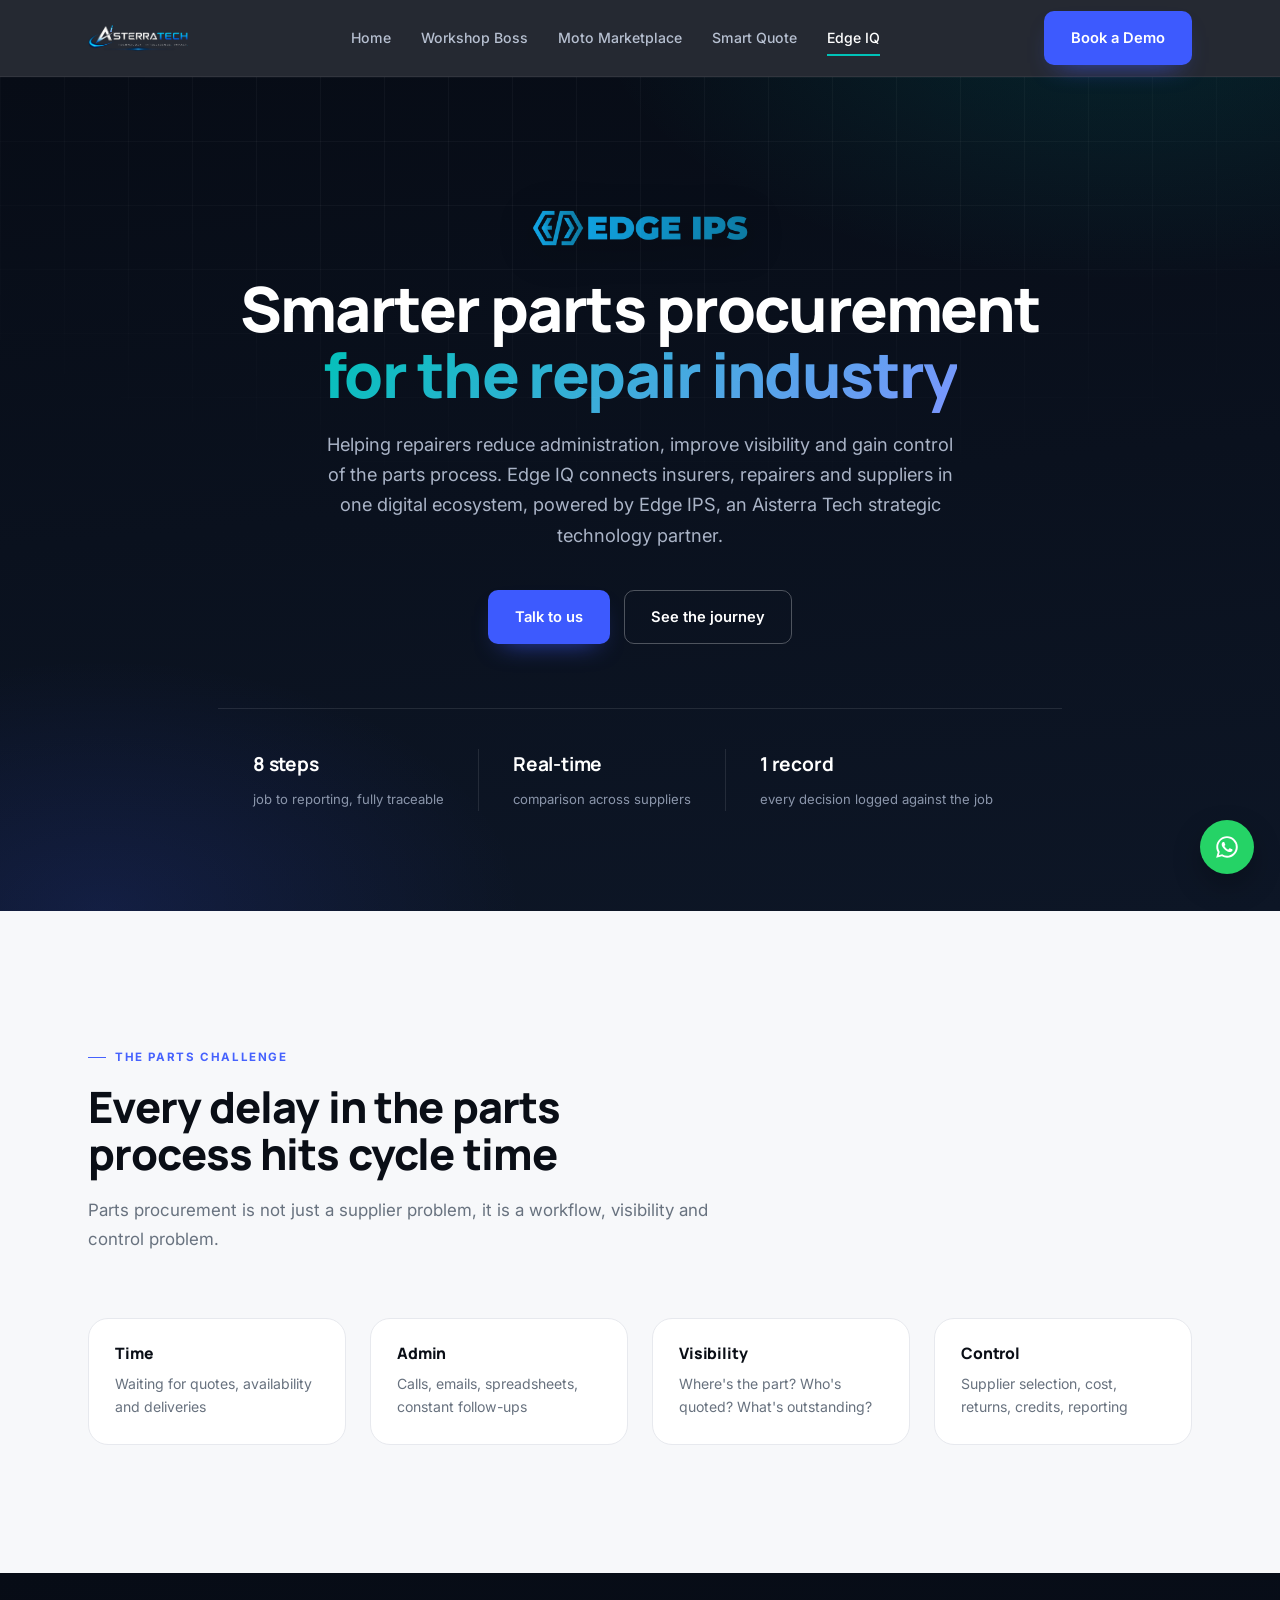
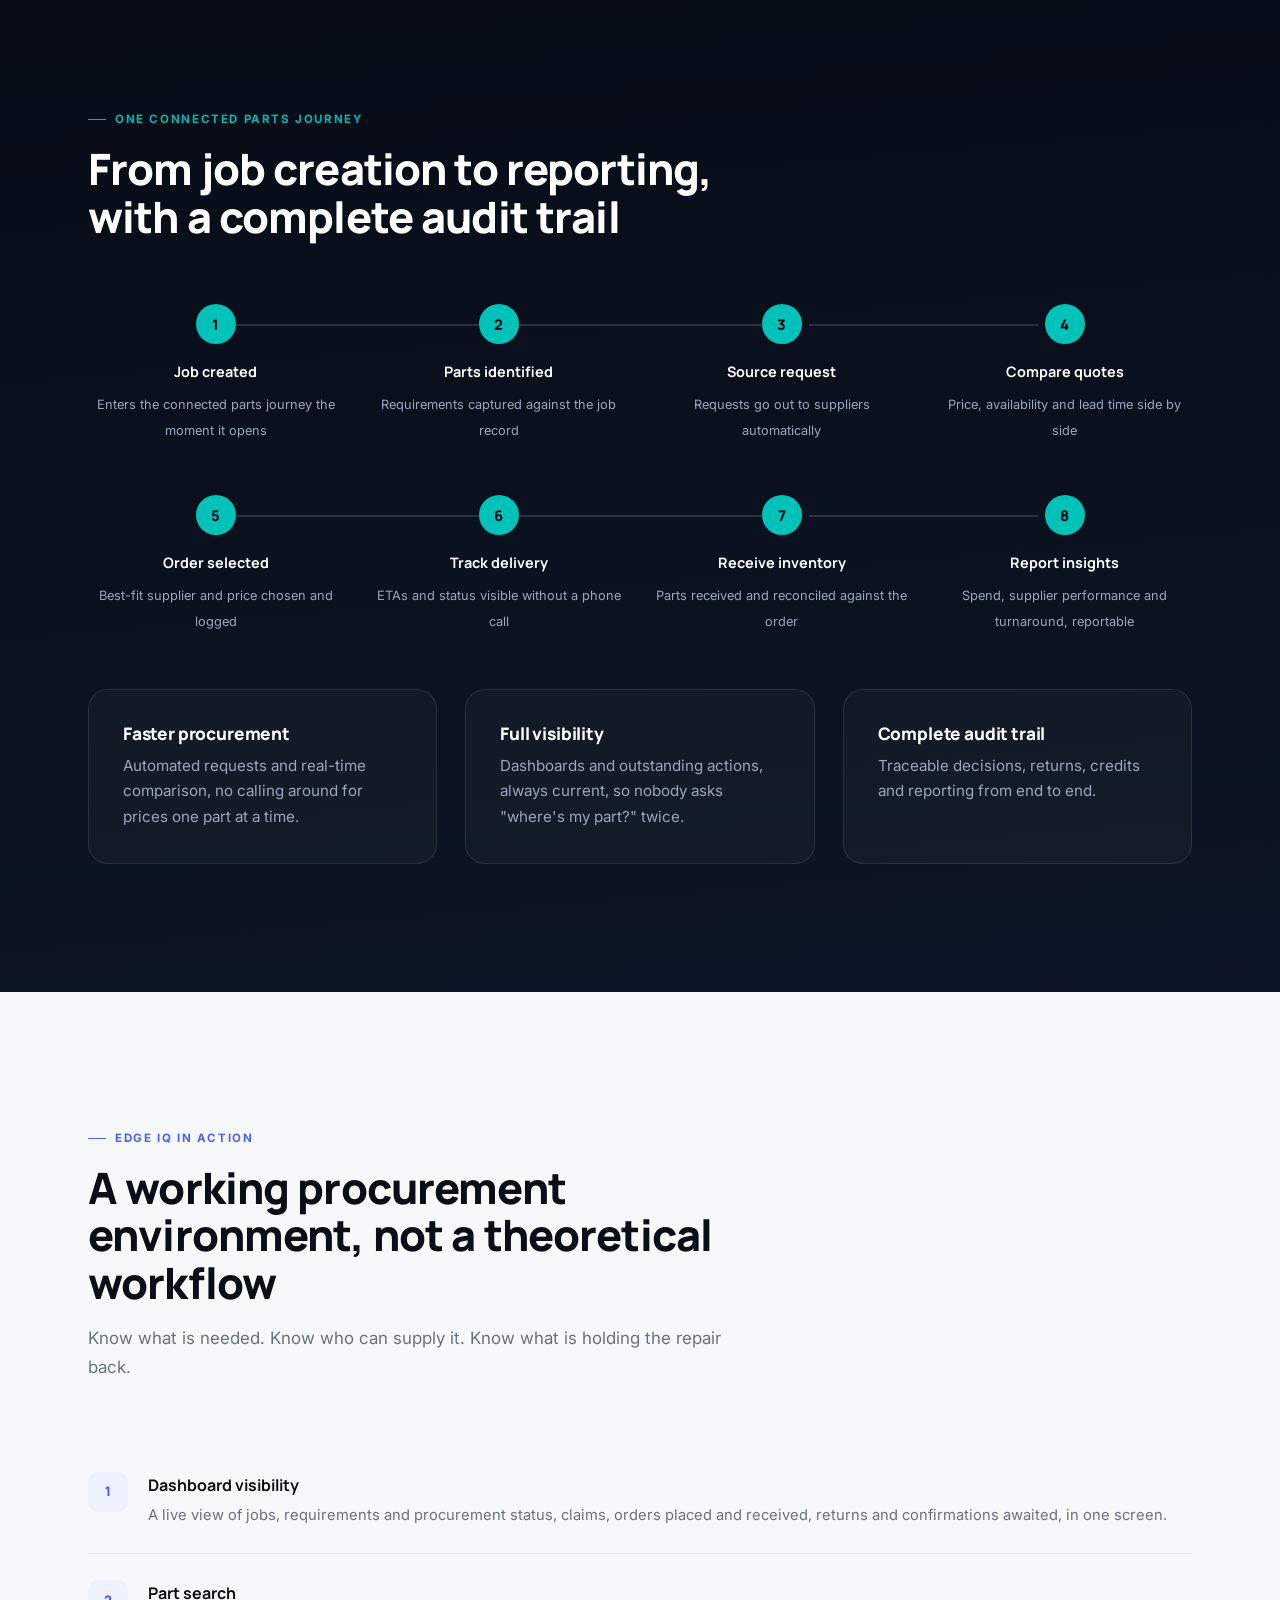
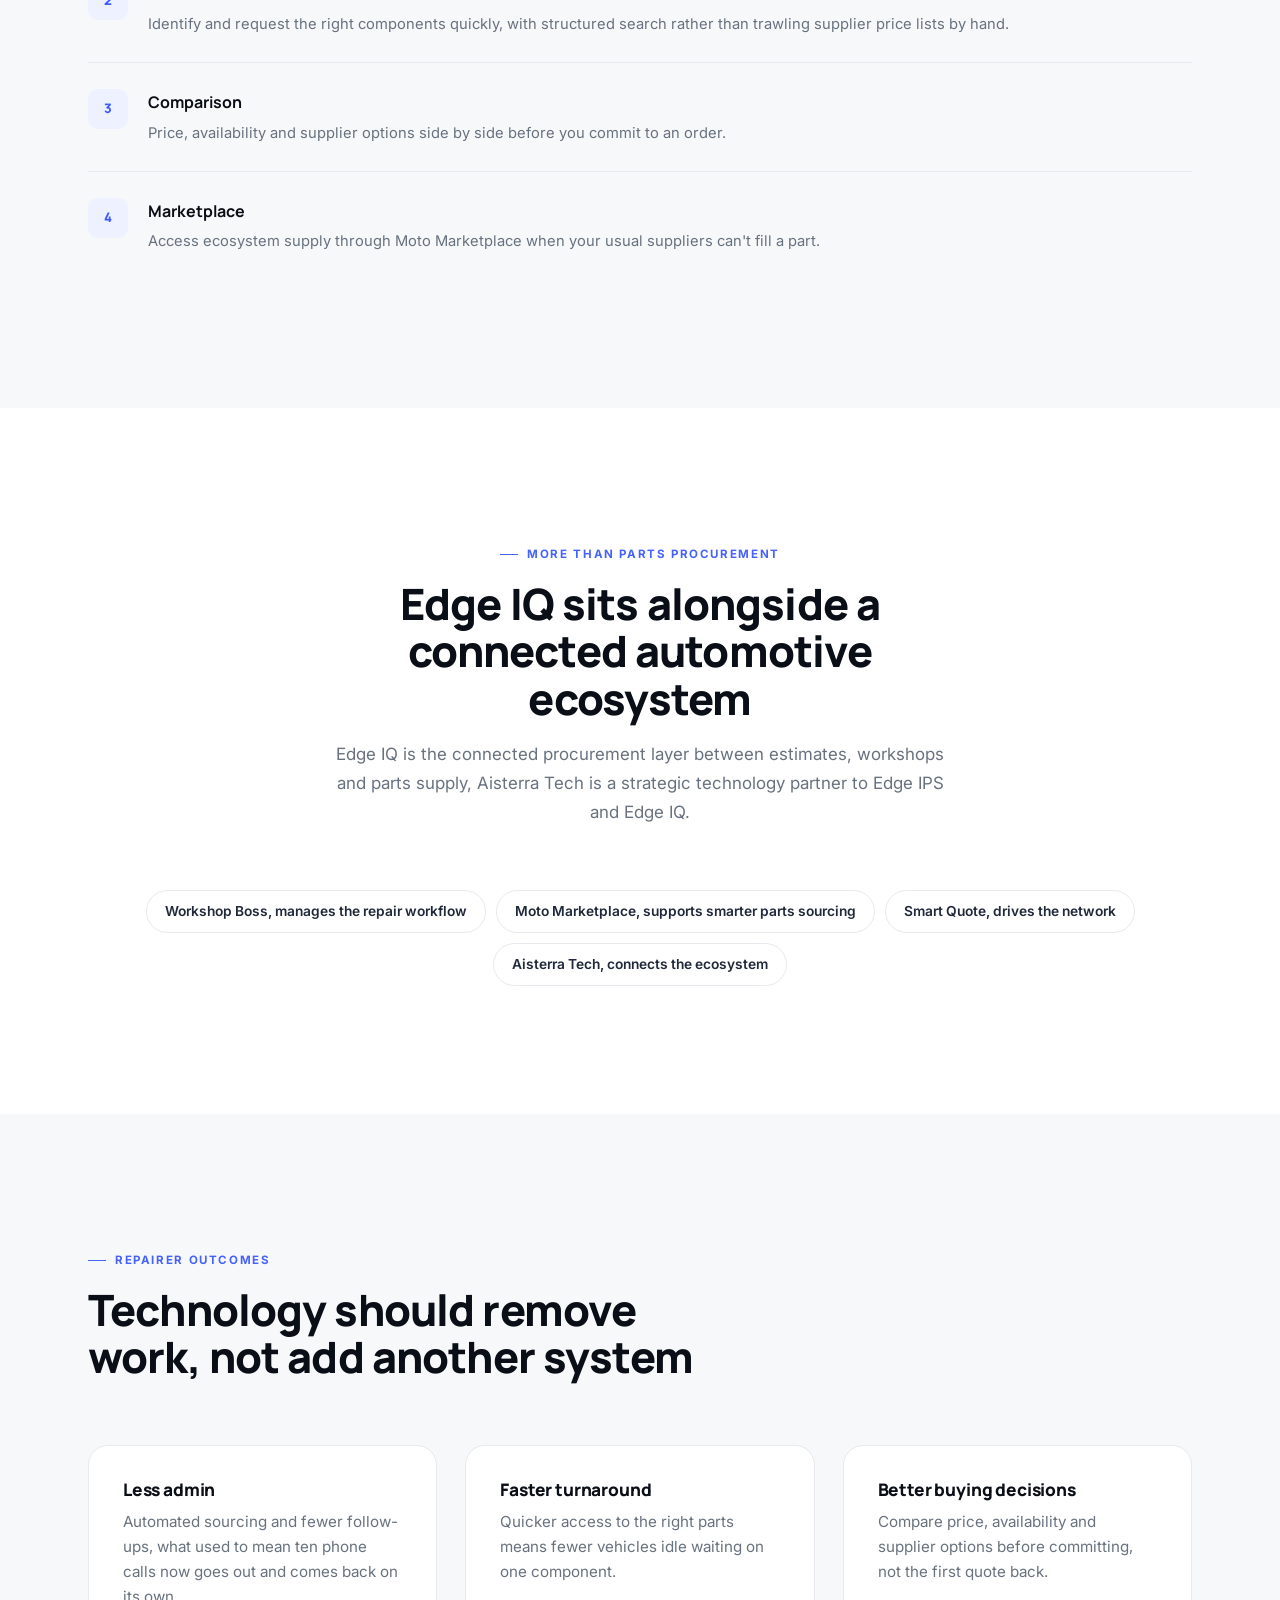
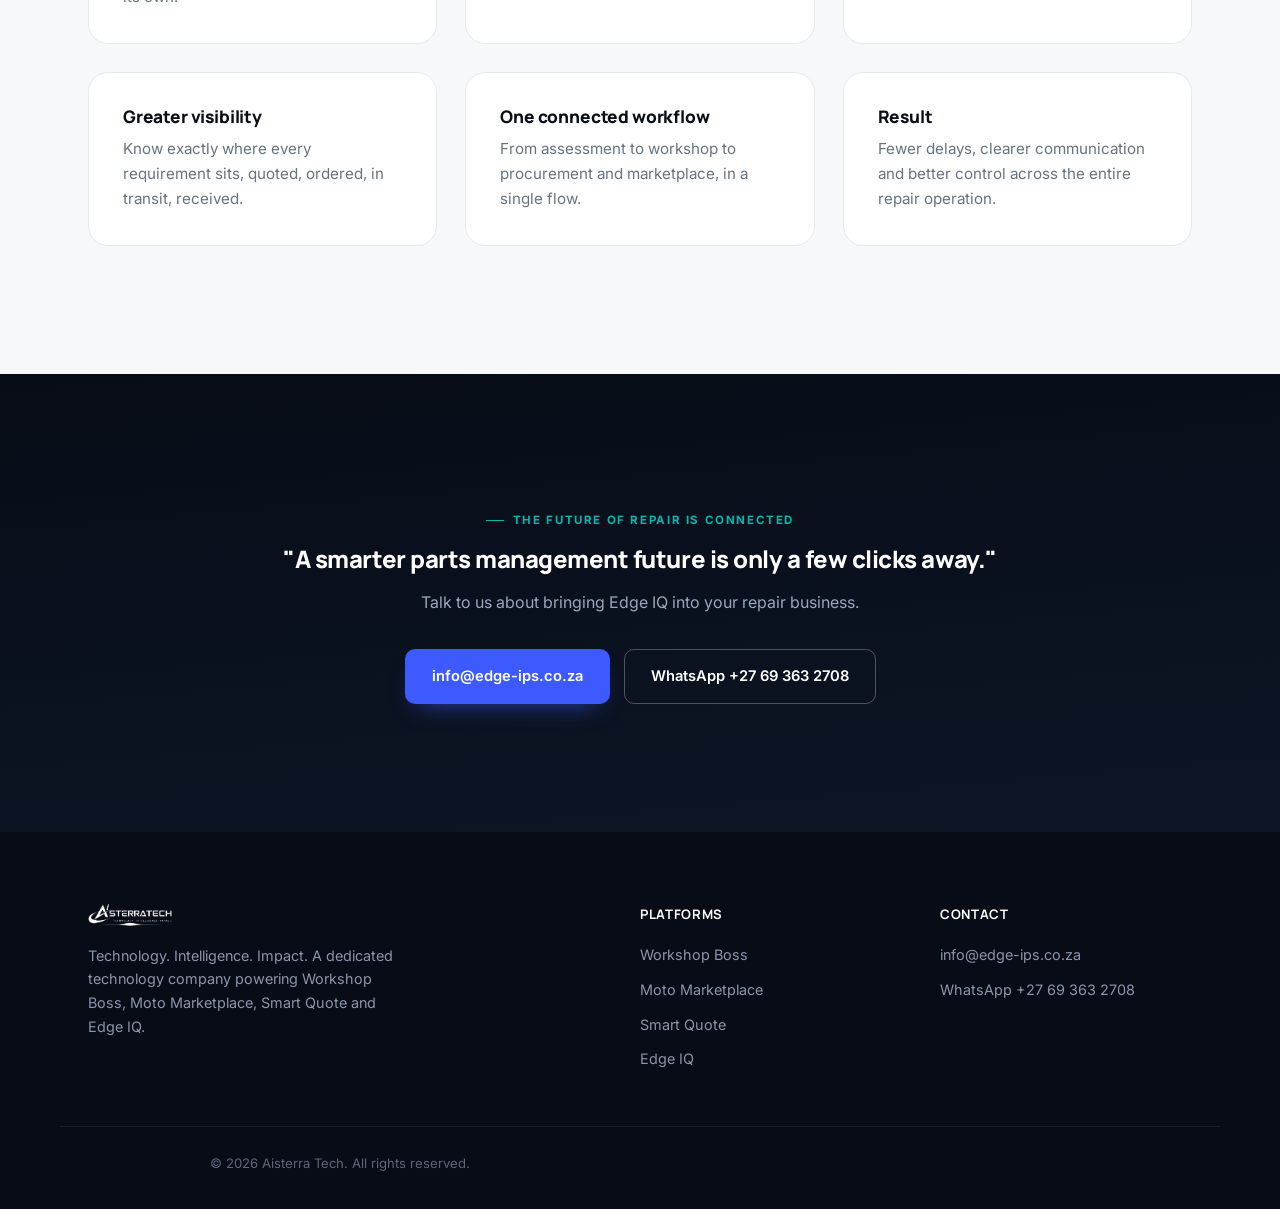
==== commit 311b6341: "Fix mobile flow/checklist layouts, remove all em dashes, add homepage content - Flow steps: proper c" ====
--- a/edge-iq.html
+++ b/edge-iq.html
@@ -4,7 +4,7 @@
 <meta charset="UTF-8">
 <meta name="viewport" content="width=device-width, initial-scale=1.0">
 <title>Edge IQ | Powered by Edge IPS · An Aisterra Tech Partner</title>
-<meta name="description" content="Edge IQ connects insurers, repairers and suppliers to streamline parts sourcing, comparison, ordering and reporting — the connected procurement layer for the repair industry.">
+<meta name="description" content="Edge IQ connects insurers, repairers and suppliers to streamline parts sourcing, comparison, ordering and reporting, the connected procurement layer for the repair industry.">
 <link rel="stylesheet" href="assets/style.css">
 </head>
 <body>
@@ -28,7 +28,7 @@
   <div class="wrap">
     <img class="brand-emblem" src="assets/edgeiq-logo.png" alt="Edge IQ" style="height:38px;margin:0 auto 28px">
     <h1>Smarter parts procurement <span>for the repair industry</span></h1>
-    <p>Helping repairers reduce administration, improve visibility and gain control of the parts process. Edge IQ connects insurers, repairers and suppliers in one digital ecosystem — powered by Edge IPS, an Aisterra Tech strategic technology partner.</p>
+    <p>Helping repairers reduce administration, improve visibility and gain control of the parts process. Edge IQ connects insurers, repairers and suppliers in one digital ecosystem, powered by Edge IPS, an Aisterra Tech strategic technology partner.</p>
     <div class="hero-actions">
       <a href="index.html#contact" class="btn btn-primary">Talk to us</a>
       <a href="#journey" class="btn btn-ghost">See the journey</a>
@@ -46,7 +46,7 @@
     <div class="section-head reveal">
       <span class="eyebrow">The parts challenge</span>
       <h2>Every delay in the parts process hits cycle time</h2>
-      <p>Parts procurement is not just a supplier problem — it is a workflow, visibility and control problem.</p>
+      <p>Parts procurement is not just a supplier problem, it is a workflow, visibility and control problem.</p>
     </div>
     <div class="grid-4 reveal">
       <div class="card" style="padding:26px"><h3 style="font-size:.98rem">Time</h3><p style="font-size:.88rem">Waiting for quotes, availability and deliveries</p></div>
@@ -76,7 +76,7 @@
       <div class="flow-step"><div class="line"></div><div class="dot">8</div><b>Report insights</b><span>Spend, supplier performance and turnaround, reportable</span></div>
     </div>
     <div class="grid-3 reveal" style="margin-top:56px">
-      <div class="card"><h3>Faster procurement</h3><p>Automated requests and real-time comparison — no calling around for prices one part at a time.</p></div>
+      <div class="card"><h3>Faster procurement</h3><p>Automated requests and real-time comparison, no calling around for prices one part at a time.</p></div>
       <div class="card"><h3>Full visibility</h3><p>Dashboards and outstanding actions, always current, so nobody asks "where's my part?" twice.</p></div>
       <div class="card"><h3>Complete audit trail</h3><p>Traceable decisions, returns, credits and reporting from end to end.</p></div>
     </div>
@@ -87,11 +87,11 @@
   <div class="wrap">
     <div class="section-head reveal">
       <span class="eyebrow">Edge IQ in action</span>
-      <h2>A working procurement environment — not a theoretical workflow</h2>
+      <h2>A working procurement environment, not a theoretical workflow</h2>
       <p>Know what is needed. Know who can supply it. Know what is holding the repair back.</p>
     </div>
     <div class="reveal">
-      <div class="feature-row"><div class="icon">1</div><div><h4>Dashboard visibility</h4><p>A live view of jobs, requirements and procurement status — claims, orders placed and received, returns and confirmations awaited, in one screen.</p></div></div>
+      <div class="feature-row"><div class="icon">1</div><div><h4>Dashboard visibility</h4><p>A live view of jobs, requirements and procurement status, claims, orders placed and received, returns and confirmations awaited, in one screen.</p></div></div>
       <div class="feature-row"><div class="icon">2</div><div><h4>Part search</h4><p>Identify and request the right components quickly, with structured search rather than trawling supplier price lists by hand.</p></div></div>
       <div class="feature-row"><div class="icon">3</div><div><h4>Comparison</h4><p>Price, availability and supplier options side by side before you commit to an order.</p></div></div>
       <div class="feature-row"><div class="icon">4</div><div><h4>Marketplace</h4><p>Access ecosystem supply through Moto Marketplace when your usual suppliers can't fill a part.</p></div></div>
@@ -104,13 +104,13 @@
     <div class="section-head center reveal" style="margin-left:auto;margin-right:auto">
       <span class="eyebrow" style="justify-content:center">More than parts procurement</span>
       <h2>Edge IQ sits alongside a connected automotive ecosystem</h2>
-      <p>Edge IQ is the connected procurement layer between estimates, workshops and parts supply — Aisterra Tech is a strategic technology partner to Edge IPS and Edge IQ.</p>
+      <p>Edge IQ is the connected procurement layer between estimates, workshops and parts supply, Aisterra Tech is a strategic technology partner to Edge IPS and Edge IQ.</p>
     </div>
     <div class="pill-row reveal" style="justify-content:center">
-      <span class="pill">Workshop Boss — manages the repair workflow</span>
-      <span class="pill">Moto Marketplace — supports smarter parts sourcing</span>
-      <span class="pill">Smart Quote — drives the network</span>
-      <span class="pill">Aisterra Tech — connects the ecosystem</span>
+      <span class="pill">Workshop Boss, manages the repair workflow</span>
+      <span class="pill">Moto Marketplace, supports smarter parts sourcing</span>
+      <span class="pill">Smart Quote, drives the network</span>
+      <span class="pill">Aisterra Tech, connects the ecosystem</span>
     </div>
   </div>
 </section>
@@ -119,15 +119,15 @@
   <div class="wrap">
     <div class="section-head reveal">
       <span class="eyebrow">Repairer outcomes</span>
-      <h2>Technology should remove work — not add another system</h2>
+      <h2>Technology should remove work, not add another system</h2>
     </div>
     <div class="grid-3 reveal">
-      <div class="card"><h3>Less admin</h3><p>Automated sourcing and fewer follow-ups — what used to mean ten phone calls now goes out and comes back on its own.</p></div>
+      <div class="card"><h3>Less admin</h3><p>Automated sourcing and fewer follow-ups, what used to mean ten phone calls now goes out and comes back on its own.</p></div>
       <div class="card"><h3>Faster turnaround</h3><p>Quicker access to the right parts means fewer vehicles idle waiting on one component.</p></div>
       <div class="card"><h3>Better buying decisions</h3><p>Compare price, availability and supplier options before committing, not the first quote back.</p></div>
     </div>
     <div class="grid-3 reveal" style="margin-top:28px">
-      <div class="card"><h3>Greater visibility</h3><p>Know exactly where every requirement sits — quoted, ordered, in transit, received.</p></div>
+      <div class="card"><h3>Greater visibility</h3><p>Know exactly where every requirement sits, quoted, ordered, in transit, received.</p></div>
       <div class="card"><h3>One connected workflow</h3><p>From assessment to workshop to procurement and marketplace, in a single flow.</p></div>
       <div class="card"><h3>Result</h3><p>Fewer delays, clearer communication and better control across the entire repair operation.</p></div>
     </div>
--- a/assets/style.css
+++ b/assets/style.css
@@ -16,6 +16,10 @@
 .wrap{max-width:1160px;margin:0 auto;padding:0 28px}
 .wrap-narrow{max-width:820px;margin:0 auto;padding:0 28px}
 h1,h2,h3{font-family:'Manrope',sans-serif;line-height:1.1;font-weight:800;letter-spacing:-.02em;color:var(--ink)}
+/* Headings inherit white on any dark surface (fixes invisible headlines) */
+.hero h1,.hero h2,.hero h3,.bg-dark h1,.bg-dark h2,.bg-dark h3,.panel h1,.panel h2,.panel h3,footer h1,footer h2,footer h3{color:#fff}
+/* Keep gradient-accent spans transparent so the clip shows through */
+.hero h1 span,.bg-dark h1 span,.bg-dark h2 span{color:transparent}
 
 @media (prefers-reduced-motion: reduce){
   *,*::before,*::after{animation-duration:.01ms!important;animation-iteration-count:1!important;transition-duration:.01ms!important;scroll-behavior:auto!important}
@@ -138,13 +142,14 @@
 /* ---------- Split layout ---------- */
 .split{display:grid;grid-template-columns:1.05fr .95fr;gap:72px;align-items:center}
 .checklist{list-style:none;margin-top:26px}
-.checklist li{display:flex;gap:14px;padding:13px 0;font-weight:500;color:var(--ink-soft);font-size:.98rem}
-.checklist li::before{content:"";flex:0 0 6px;height:6px;border-radius:50%;background:var(--accent);margin-top:9px}
+.checklist li{position:relative;padding:13px 0 13px 26px;font-weight:500;color:var(--ink-soft);font-size:.98rem}
+.checklist li::before{content:"";position:absolute;left:0;top:22px;width:7px;height:7px;border-radius:50%;background:var(--accent)}
 .panel{background:var(--navy);border-radius:var(--radius-lg);padding:40px;color:#fff}
 .panel .stat{display:flex;justify-content:space-between;align-items:baseline;padding:16px 0;border-bottom:1px solid rgba(255,255,255,.1)}
 .panel .stat:last-child{border-bottom:none}
 .panel .stat b{color:var(--accent-2);font-size:1.1rem;text-align:right;font-family:'Manrope',sans-serif}
 .panel .stat span{color:#8b96ab;font-size:.85rem}
+.checklist li b{color:var(--ink)}
 
 /* ---------- Flow diagram (replaces text-box grids) ---------- */
 .flow{display:flex;align-items:flex-start;gap:0;margin-top:56px;position:relative}
@@ -195,10 +200,12 @@
 
 @media(max-width:920px){
   section{padding:88px 0}
-  .nav-toggle{display:flex}
+  /* Hamburger sits at far right; hide the header CTA on mobile so the toggle isn't stranded mid-header */
+  .nav-toggle{display:flex;margin-left:auto;order:3}
+  header .wrap > .btn-primary{display:none}
   nav{
-    position:fixed;top:76px;left:0;right:0;bottom:0;
-    background:rgba(7,12,22,.99);backdrop-filter:blur(14px);
+    position:fixed;top:76px;left:0;right:0;bottom:0;height:calc(100vh - 76px);z-index:75;
+    background:#080d16;
     flex-direction:column;align-items:flex-start;gap:0;padding:12px 28px;
     transform:translateY(-12px);opacity:0;pointer-events:none;
     transition:opacity .25s ease,transform .25s ease;
@@ -212,10 +219,22 @@
   footer .wrap{grid-template-columns:1fr}
   .value-strip{flex-direction:column;align-items:center;gap:20px}
   .value-strip .item{border-left:none;text-align:center;padding:0}
-  .flow{flex-direction:column;gap:28px}
-  .flow-step{padding:0;text-align:left;display:flex;gap:16px;align-items:flex-start}
-  .flow-step .dot{margin:0}
+  .flow{flex-direction:column;gap:20px}
+  .flow-step{padding:0;text-align:left;display:grid;grid-template-columns:44px 1fr;column-gap:16px;row-gap:3px;align-items:start}
   .flow-step .line{display:none}
-  .flow-step > div{flex:1}
+  .flow-step .dot{grid-column:1;grid-row:1 / span 2;margin:0;align-self:start}
+  .flow-step b{grid-column:2;align-self:center}
+  .flow-step span{grid-column:2}
   .brand-row{gap:26px}
 }
+
+/* ---------- Premium polish pass ---------- */
+section[id]{scroll-margin-top:92px}
+.btn-primary{box-shadow:0 12px 26px -14px rgba(61,90,254,.75)}
+.btn-primary:hover{box-shadow:0 16px 30px -12px rgba(61,90,254,.85);transform:translateY(-2px)}
+.card{transition:border-color .25s var(--ease),box-shadow .25s var(--ease),transform .25s var(--ease)}
+.card:hover{transform:translateY(-4px)}
+.hero h1{font-weight:800;line-height:1.06}
+.hero .brand-emblem{filter:drop-shadow(0 6px 18px rgba(0,0,0,.35))}
+.value-strip .item b{letter-spacing:-.01em}
+.eyebrow{opacity:.95}
